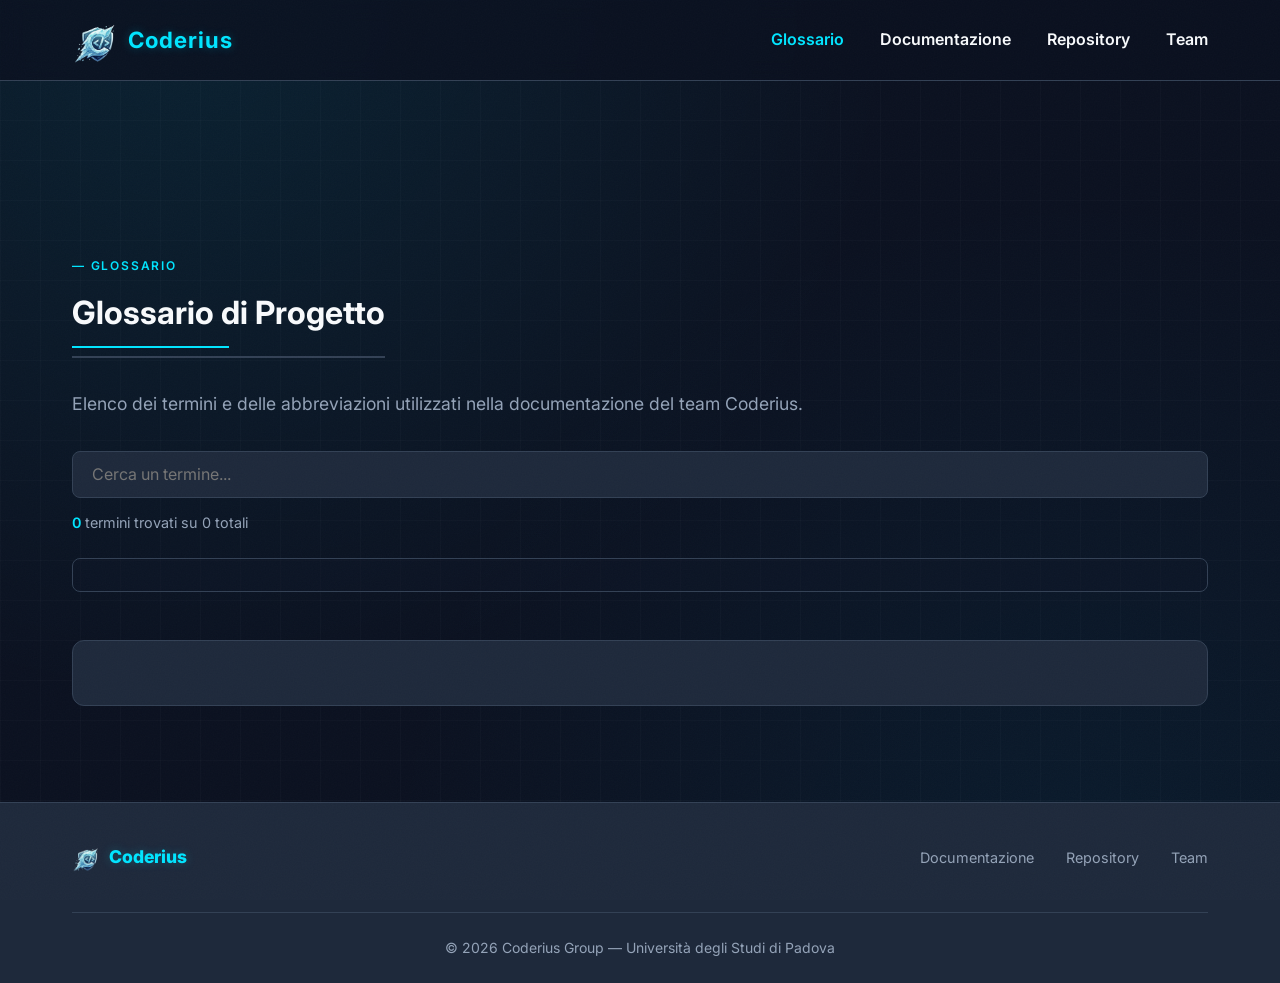
==== website/glossario.html @ 2f7a1beb "new: sezione glossario nel sito" ====
<!DOCTYPE html>
<html lang="it" class="scroll-smooth">
    <head>
        <meta charset="UTF-8">
        <meta name="viewport" content="width=device-width, initial-scale=1.0">
        <title>Glossario | Coderius SWE</title>
        <link rel="icon" type="image/png" href="assets/logoCoderius.png">
        <link rel="preconnect" href="https://fonts.googleapis.com">
        <link rel="preconnect" href="https://fonts.gstatic.com" crossorigin>
        <link href="https://fonts.googleapis.com/css2?family=Inter:wght@300;400;600;800&display=swap" rel="stylesheet">
        <link rel="stylesheet" href="style.css">
        <script src="script.js" defer></script>
    </head>
    <body>
        <header class="site-header">
            <div class="header-inner">
                <a href="index.html" class="logo">
                    <img src="assets/logoCoderius.png" alt="Logo Coderius" class="logo-img">
                    <h1>Coderius</h1>
                </a>
                <nav class="site-nav">
                    <a href="glossario.html" class="active-nav">Glossario</a>
                    <a href="index.html#docs">Documentazione</a>
                    <a href="index.html#repositories">Repository</a>
                    <a href="index.html#team">Team</a>
                </nav>
            </div>
        </header>

        <main class="page-content">
            <section class="docs">
                <div class="container">
                    <span class="section-eyebrow">— Glossario</span>
                    <h1 class="section-title">Glossario di Progetto</h1>
                    <p class="page-description">
                    Elenco dei termini e delle abbreviazioni utilizzati nella documentazione del team Coderius.
                    </p>
                    <div class="glossary-search-wrapper">
                        <input type="text" id="glossary-search" placeholder="Cerca un termine..." autocomplete="off">
                        <p class="search-stats">
                            <span id="found-count">4</span> termini trovati su <span id="total-count">4</span> totali
                        </p>
                    </div>
                    <nav class="glossary-index">
                    <!-- GLOSSARIO_INDEX_START -->
                    <!-- GLOSSARIO_INDEX_END -->
                    </nav>
                    <div class="glossary-container">
                        <p id="no-results" style="display: none;">
                            Nessun termine trovato con i criteri di ricerca inseriti.
                        </p>
                    <!-- GLOSSARIO_LIST_START -->
                    <!-- GLOSSARIO_LIST_END -->
                    </div>
                </div>
            </section>
        </main>
        <footer>
            <div class="footer-inner">
                <div class="footer-top">
                    <a href="#" class="footer-logo">
                        <img src="assets/logoCoderius.png" alt="Logo Coderius" class="footer-logo-img">
                        <span>Coderius</span>
                    </a>
                    <nav class="footer-nav">
                        <a href="#docs">Documentazione</a>
                        <a href="#repositories">Repository</a>
                        <a href="#team">Team</a>
                    </nav>
                </div>
                <div class="footer-bottom">
                    <p>© 2026 Coderius Group — Università degli Studi di Padova</p>
                </div>
            </div>
        </footer>
    </body>
</html>
---- website/style.css ----
:root {
    --bg-color: #0b1120;
    --surface-color: #1e293b;
    --surface-hover: #334155;
    --text-primary: #f8fafc;
    --text-secondary: #94a3b8;
    --icy-blue: #00e5ff;
    --icy-blue-dark: #0096c7;
    --icy-glow: rgba(0, 229, 255, 0.25);
    --border-color: #334155;
    
    --transition: all 0.3s ease;
}

* {
    box-sizing: border-box;
    margin: 0;
    padding: 0;
    font-family: 'Inter', sans-serif;
}html {
    scroll-behavior: smooth;
}

body {
    background-color: var(--bg-color);
    background-image: 
        radial-gradient(circle at 15% 0%, rgba(0, 229, 255, 0.08) 0%, transparent 50%),
        radial-gradient(circle at 85% 100%, rgba(0, 150, 199, 0.08) 0%, transparent 50%);
    background-attachment: fixed;
    color: var(--text-primary);
    line-height: 1.6;
    position: relative;
    z-index: 0;
}

body::before {
    content: '';
    position: fixed;
    top: 0; 
    left: 0; 
    width: 100vw; 
    height: 100vh;
    background-image: 
        linear-gradient(rgba(255, 255, 255, 0.02) 1px, transparent 1px),
        linear-gradient(90deg, rgba(255, 255, 255, 0.02) 1px, transparent 1px);
    background-size: 40px 40px;
    pointer-events: none;
    z-index: -1;
}

body::after {
    content: '';
    position: fixed;
    inset: 0;
    background-image: url("data:image/svg+xml,%3Csvg xmlns='http://www.w3.org/2000/svg' width='300' height='300'%3E%3Cfilter id='n'%3E%3CfeTurbulence type='fractalNoise' baseFrequency='0.75' numOctaves='4' stitchTiles='stitch'/%3E%3C/filter%3E%3Crect width='300' height='300' filter='url(%23n)'/%3E%3C/svg%3E");
    opacity: 0.025;
    pointer-events: none;
    z-index: 9998;
}

/* custom scrollbar */
::-webkit-scrollbar { width: 6px; }
::-webkit-scrollbar-track { background: var(--bg-color); }
::-webkit-scrollbar-thumb { background: var(--border-color); border-radius: 3px; }
::-webkit-scrollbar-thumb:hover { background: var(--icy-blue-dark); }


/* --- header e nav --- */
.site-header {
    position: fixed;
    top: 0;
    width: 100%;
    background: rgba(11, 17, 32, 0.8);
    backdrop-filter: blur(10px);
    border-bottom: 1px solid var(--border-color);
    z-index: 1000;
}

.header-inner {
    max-width: 1200px;
    margin: 0 auto;
    padding: 1rem 2rem;
    display: flex;
    justify-content: space-between;
    align-items: center;
}

.logo {
    font-size: 1.5rem;
    font-weight: 800;
    color: var(--text-primary);
    text-decoration: none;
    letter-spacing: 1px;
    display: flex;
    align-items: center;
    gap: 0.5rem;
}

.logo h1 {
    color: var(--icy-blue);
    text-shadow: 0 0 10px var(--icy-glow);
    font-size: 1.4rem;
}

.logo-img {
    width: 3rem;
    height: 3rem;
}

.site-nav a {
    color: var(--text-primary);
    text-decoration: none;
    margin-left: 2rem;
    font-weight: 600;
    font-size: 1rem;
    transition: var(--transition);
}

.site-nav a:hover {
    color: var(--icy-blue);
}

.site-nav a.nav-active {
    color: var(--icy-blue);
}

/* --- layout --- */
main {
    width: 100%;
    padding: 0;
}

.container {
    max-width: 1200px;
    width: 100%;
    margin: 0 auto;
    padding: 0 2rem;
    position: relative;
    z-index: 1;
}

section {
    padding: 6rem 0;
}

.section-alt {
    background-color: color-mix(in srgb, var(--surface-color) 40%, transparent);
    backdrop-filter: blur(8px);
    -webkit-backdrop-filter: blur(8px);
    position: relative;
    padding: 6rem 0;
}

.section-alt::before {
    content: '';
    position: absolute;
    top: 0;
    left: 0;
    right: 0;
    height: 150px; 
    background: linear-gradient(to bottom, var(--bg-color) 0%, transparent 100%);
    pointer-events: none;
    z-index: 0;
}

.section-alt::after {
    content: '';
    position: absolute;
    bottom: 0;
    left: 0;
    right: 0;
    height: 150px; 
    background: linear-gradient(to top, var(--bg-color) 0%, transparent 100%);
    pointer-events: none;
    z-index: 0;
}

/* hero section */
.hero {
    min-height: 100vh;
    display: flex;
    align-items: center;
    justify-content: center;
    padding-top: 5rem;
    text-align: center;
    position: relative;
}

.hero::after {
    content: '';
    position: absolute;
    top: 50%;
    left: 50%;
    transform: translate(-50%, -50%);
    width: 900px;
    height: 600px;
    background: radial-gradient(ellipse, rgba(0, 229, 255, 0.05) 0%, transparent 70%);
    pointer-events: none;
    z-index: 0;
}

.hero-content {
    position: relative;
    z-index: 1;
}

.hero h1 {
    font-size: 5rem;
    font-weight: 800;
    margin-bottom: 1rem;
    background: linear-gradient(to right, #fff, var(--icy-blue), #fff);
    background-size: 200% auto;
    background-clip: text;
    -webkit-background-clip: text;
    -webkit-text-fill-color: transparent;
}

.hero p {
    font-size: 1.4rem;
    color: var(--text-secondary);
    margin-bottom: 2.5rem;
    letter-spacing: 0.03em;
}

.hero-actions {
    display: flex;
    justify-content: center;
    gap: 1rem;
}

.btn {
    padding: 0.75rem 1.5rem;
    border-radius: 8px;
    text-decoration: none;
    font-weight: 600;
    transition: var(--transition);
}

.btn-primary {
    background-color: var(--icy-blue);
    color: #000;
    box-shadow: 0 0 15px var(--icy-glow);
}

.btn-primary:hover {
    background-color: #fff;
    box-shadow: 0 0 25px var(--icy-glow);
}

.btn-outline {
    background-color: transparent;
    color: var(--icy-blue);
    border: 2px solid var(--icy-blue);
    padding: 0.75rem 1.2rem;
}

.btn-outline:hover {
    background-color: var(--icy-glow);
}

/*sections*/
.section-eyebrow {
    display: block;
    font-size: 0.75rem;
    font-weight: 600;
    letter-spacing: 0.15em;
    text-transform: uppercase;
    color: var(--icy-blue);
    margin-bottom: 0.75rem;
}

.section-title.reveal {
    transition-delay: 0.08s;
}

.section-title {
    font-size: 2rem;
    margin-bottom: 2rem;
    color: var(--text-primary);
    border-bottom: 2px solid var(--border-color);
    padding-bottom: 0.5rem;
    display: inline-block;
}

.section-title::after {
    content: '';
    display: block;
    width: 50%;
    height: 2px;
    background: var(--icy-blue);
    margin-top: 0.5rem;
}

.tab-buttons {
    display: flex;
    gap: 1rem;
    margin-bottom: 2rem;
    border-bottom: 1px solid var(--border-color);
    position: relative;
}

.tab-btn {
    background: transparent;
    border: none;
    color: var(--text-secondary);
    padding: 1rem 2rem;
    font-size: 1.1rem;
    font-weight: 600;
    cursor: pointer;
    transition: var(--transition);
    border-bottom: 3px solid transparent;
}

.tab-btn:hover {
    color: var(--icy-blue);
}

.tab-btn.active {
    color: var(--icy-blue);
    border-bottom: 3px solid var(--icy-blue);
}

.tab-content {
    display: none;
    animation: fadeIn 0.4s ease;
}

.tab-content.active {
    display: block;
}

@keyframes fadeIn {
    from { opacity: 0; transform: translateY(10px); }
    to { opacity: 1; transform: translateY(0); }
}

.wip-text {
    color: var(--text-secondary);
    font-style: italic;
}

/*cards documenti */
.doc-grid {
    display: grid;
    grid-template-columns: 1fr;
    gap: 1rem;
}

.doc-card {
    background-color: var(--surface-color);
    border: 1px solid var(--border-color);
    border-radius: 6px;
    padding: 0.75rem 1.25rem;
    text-decoration: none;
    color: var(--text-primary);
    display: flex;
    align-items: center;
    justify-content: flex-start;
    transition: var(--transition);
}

.doc-card:hover {
    background-color: rgba(255, 255, 255, 0.03);
    border-color: var(--border-color);
}

.doc-info {
    display: flex;
    align-items: center;
    justify-content: space-between;
    width: 100%;
}

.doc-info h5 {
    font-size: 0.95rem;
    font-weight: 500;
    margin: 0;
    color: var(--text-primary);
    letter-spacing: 0.2px;
}

.doc-info p {
    font-size: 0.8rem;
    color: var(--text-secondary);
    margin: 0;
    opacity: 0.7;
    transition: var(--transition);
    white-space: nowrap;
}

.doc-card:hover .doc-info p, .doc-card:hover .doc-info h5 {
    opacity: 1;
    color: var(--icy-blue);
}

.doc-icon {
    color: var(--icy-blue);
    font-size: 1.5rem;
}

.doc-accordion {
    width: 100%;
    margin-bottom: 0.5rem;
}

summary.doc-group-title {
    margin-top: 1.5rem;
    padding: 0.75rem 0.5rem; 
    border-bottom: 1px solid var(--border-color);
    color: var(--icy-blue-dark);
    font-size: 1.2rem;
    text-transform: uppercase;
    font-weight: 700;
    cursor: pointer;
    display: flex;
    align-items: center;
    justify-content: space-between;
    list-style: none; 
    user-select: none;
    transition: var(--transition);
}

summary.doc-group-title:hover {
    color: var(--icy-blue);
    border-bottom-color: var(--icy-blue);
}

summary.doc-group-title:hover .chevron {
    color: var(--icy-blue);
}

summary.doc-group-title::-webkit-details-marker {
    display: none;
}

.chevron {
    transition: transform 0.3s ease;
    color: var(--icy-blue-dark);
}

details[open] .chevron {
    transform: rotate(180deg);
}

.accordion-content {
    padding-top: 1rem; 
    display: grid;
    grid-template-columns: 1fr;
    gap: 1rem;
}

.repo-featured {
    max-width: 520px;
}


.repo-card {
    background-color: var(--surface-color);
    border: 1px solid var(--border-color);
    border-radius: 16px;
    padding: 1rem;
    text-decoration: none;
    margin: 1rem 0;
    color: var(--text-primary);
    display: flex;
    align-items: flex-start;
    justify-content: space-between;
    transition: var(--transition);
    position: relative;
    overflow: hidden;
}

.repo-card::before {
    content: '';
    position: absolute;
    top: 0;
    left: 0;
    width: 100%;
    height: 4px;
    background: linear-gradient(90deg, var(--icy-blue-dark), var(--icy-blue));
    opacity: 0.6;
    transition: var(--transition);
}

.repo-card:hover {
    transform: translateY(-5px);
    border-color: var(--icy-blue);
    box-shadow: 0 10px 30px rgba(0,0,0,0.4), 0 0 20px var(--icy-glow);
}

.repo-card:hover::before {
    opacity: 1;
    box-shadow: 0 0 15px var(--icy-blue);
}

.repo-info h3 {
    font-size: 1.4rem;
    margin-bottom: 0.5rem;
    color: var(--text-primary);
}

.repo-info p {
    font-size: 1rem;
    color: var(--text-secondary);
    margin-bottom: 1.5rem;
    line-height: 1.5;
}

.repo-action {
    font-size: 0.9rem;
    font-weight: 600;
    color: var(--icy-blue);
    display: inline-flex;
    align-items: center;
    transition: var(--transition);
}

.repo-action::after {
    content: '→';
    margin-left: 0.5rem;
    transition: transform 0.3s ease;
}

.repo-card:hover .repo-action {
    color: #fff;
}

.repo-card:hover .repo-action::after {
    transform: translateX(6px); 
}

.repo-icon {
    font-size: 2.5rem;
    color: var(--text-secondary);
    transition: var(--transition);
    padding-left: 1rem;
}

/*team section */
.team-grid {
    display: grid;
    grid-template-columns: repeat(3, 1fr); 
    gap: 2rem;
    max-width: 1000px;
    margin: 0 auto;
}

@media (max-width: 900px) {
    .team-grid {
        grid-template-columns: repeat(2, 1fr);
    }
}

@media (max-width: 550px) {
    .team-grid {
        grid-template-columns: 1fr;
    }
}

.member-card {
    background-color: var(--surface-color);
    border-radius: 12px;
    padding: 2rem 1rem;
    text-align: center;
    border: 1px solid var(--border-color);
    transition: var(--transition);
    text-decoration: none;
    color: inherit;
    display: block;
    position: relative;
    overflow: hidden;
}

.member-card::before {
    content: '';
    position: absolute;
    top: 0;
    left: 0;
    width: 100%;
    height: 3px;
    background: linear-gradient(90deg, var(--icy-blue-dark), var(--icy-blue));
    opacity: 0.5;
    transition: var(--transition);
}

.member-card:hover::before {
    opacity: 1;
    box-shadow: 0 0 10px var(--icy-blue);
}

.member-card:hover {
    border-color: var(--icy-blue);
    background-color: var(--surface-hover);
    transform: translateY(-4px);
}

.member-avatar {
    width: 100px;
    height: 100px;
    border-radius: 50%;
    margin: 0 auto 1rem;
    border: 2px solid var(--icy-blue);
    padding: 4px;
    background-color: var(--bg-color);
    transition: var(--transition);
}

.member-card:hover .member-avatar {
    box-shadow: 0 0 15px var(--icy-glow);
    border-width: 3px;
}

.member-name {
    font-weight: 600;
    font-size: 1.1rem;
    transition: color 0.3s ease;
}

.member-card:hover .member-name {
    color: var(--icy-blue);
}

/* --- footer --- */
footer {
    background-color: var(--surface-color);
    border-top: 1px solid var(--border-color);
}

.footer-inner {
    max-width: 1200px;
    margin: 0 auto;
    padding: 0 2rem;
}

.footer-top {
    display: flex;
    justify-content: space-between;
    align-items: center;
    padding: 2.5rem 0;
    border-bottom: 1px solid var(--border-color);
}

.footer-logo {
    display: flex;
    align-items: center;
    gap: 0.5rem;
    text-decoration: none;
    color: var(--text-primary);
    font-weight: 800;
    font-size: 1.1rem;
}

.footer-logo span {
    color: var(--icy-blue);
    text-shadow: 0 0 10px var(--icy-glow);
}

.footer-logo-img {
    width: 1.8rem;
    height: 1.8rem;
}

.footer-nav {
    display: flex;
    gap: 2rem;
}

.footer-nav a {
    color: var(--text-secondary);
    text-decoration: none;
    font-size: 0.9rem;
    transition: color 0.3s ease;
}

.footer-nav a:hover {
    color: var(--icy-blue);
}

.footer-bottom {
    padding: 1.5rem 0;
    text-align: center;
    color: var(--text-secondary);
    font-size: 0.875rem;
}

@media (max-width: 600px) {
    .footer-top {
        flex-direction: column;
        gap: 1.5rem;
        text-align: center;
    }
}

/* member cards on section-alt need contrast against the lighter background */
.section-alt .member-card {
    background-color: var(--bg-color);
}

.section-alt .member-card:hover {
    background-color: rgba(11, 17, 32, 0.7);
}

/* hero entrance */
.hero h1 {
    animation: fadeIn 0.6s ease both, shimmer 5s linear 0.6s infinite;
}

@keyframes shimmer {
    0%   { background-position: 0% center; }
    100% { background-position: 200% center; }
}

.hero p {
    animation: none;
    opacity: 0;
}

.hero-actions {
    animation: fadeIn 0.6s ease 0.3s both;
}

.scroll-indicator {
    margin-top: 2.5rem;
    color: var(--text-secondary);
    font-size: 1.2rem;
    animation: fadeIn 0.6s ease 0.45s both, bounce 2s ease-in-out 1.2s infinite;
    display: block;
}

@keyframes bounce {
    0%, 100% { transform: translateY(0); }
    50% { transform: translateY(8px); }
}

/* scroll reveal */
.reveal {
    opacity: 0;
    transform: translateY(20px);
    transition: opacity 0.5s ease, transform 0.5s ease;
}

.reveal.visible {
    opacity: 1;
    transform: translateY(0);
}

.page-content {
    padding-top: 10rem;
    min-height: 80vh;
}

.page-description {
    color: var(--text-secondary);
    margin-bottom: 2rem;
    font-size: 1.1rem;
}

.active-nav {
    color: var(--icy-blue) !important;
}

.glossary-container {
    background-color: var(--surface-color);
    border: 1px solid var(--border-color);
    border-radius: 12px;
    padding: 2rem;
}

.glossary-letter {
    color: var(--text-secondary);
    font-size: 3rem;
    border-bottom: 1px solid var(--border-color);
    padding-bottom: 0.5rem;
    margin-top: 2rem;
    margin-bottom: 1.5rem;
    font-weight: 800;
}

.glossary-container .glossary-letter:first-child {
    margin-top: 0;
}

.glossary-term {
    margin-bottom: 1.5rem;
}

.glossary-term:last-child {
    margin-bottom: 0;
}

.glossary-term h3 {
    color: var(--icy-blue);
    font-weight: 600;
    margin-bottom: 0.5rem;
    font-size: 1.3rem;
}

.glossary-term p {
    color: var(--text-primary);
}


.glossary-index {
    display: flex;
    flex-wrap: wrap;
    gap: 0.5rem;
    margin-bottom: 3rem;
    padding: 1rem;
    background-color: rgba(30, 41, 59, 0.5);
    border-radius: 8px;
    border: 1px solid var(--border-color);
    justify-content: center;
    background-color: rgba(15, 23, 42, 0.4);
}

.glossary-index a {
    display: inline-flex;
    align-items: center;
    justify-content: center;
    width: 2.1rem;
    height: 2.1rem;
    border-radius: 6px;
    background-color: var(--surface-color);
    color: var(--text-primary);
    text-decoration: none;
    font-weight: 600;
    transition: var(--transition);
    border: 1px solid var(--border-color);
}

.glossary-index a:hover {
    background-color: var(--icy-blue);
    color: #000;
    border-color: var(--icy-blue);
    box-shadow: 0 0 10px var(--icy-glow);
}

.glossary-index a.disabled {
    opacity: 0.3;
    pointer-events: none;
    cursor: default;
}

.glossary-letter {
    color: var(--text-secondary);
    font-size: 2rem;
    border-bottom: 1px solid var(--border-color);
    padding-bottom: 0.5rem;
    margin-top: 2rem;
    margin-bottom: 1.5rem;
    scroll-margin-top: 120px; 
}

.glossary-search-wrapper {
    margin-bottom: 1.5rem;
}

#glossary-search {
    width: 100%;
    padding: 0.8rem 1.2rem;
    background: var(--surface-color);
    border: 1px solid var(--border-color);
    border-radius: 8px;
    color: var(--text-primary);
    font-size: 1rem;
    outline: none;
    transition: var(--transition);
}

#glossary-search:focus {
    border-color: var(--icy-blue);
    box-shadow: 0 0 15px var(--icy-glow);
    background-color: rgba(30, 41, 59, 0.8);
}
.search-stats {
    margin-top: 0.8rem;
    font-size: 0.9rem;
    color: var(--text-secondary);
}

#found-count {
    color: var(--icy-blue);
    font-weight: 600;
}

#no-results {
    padding: 3rem;
    text-align: center;
    background-color: rgba(30, 41, 59, 0.3);
    border: 1px solid var(--border-color);
    border-radius: 12px;
    color: var(--text-secondary);
    font-style: italic;
    margin: 2rem;
}
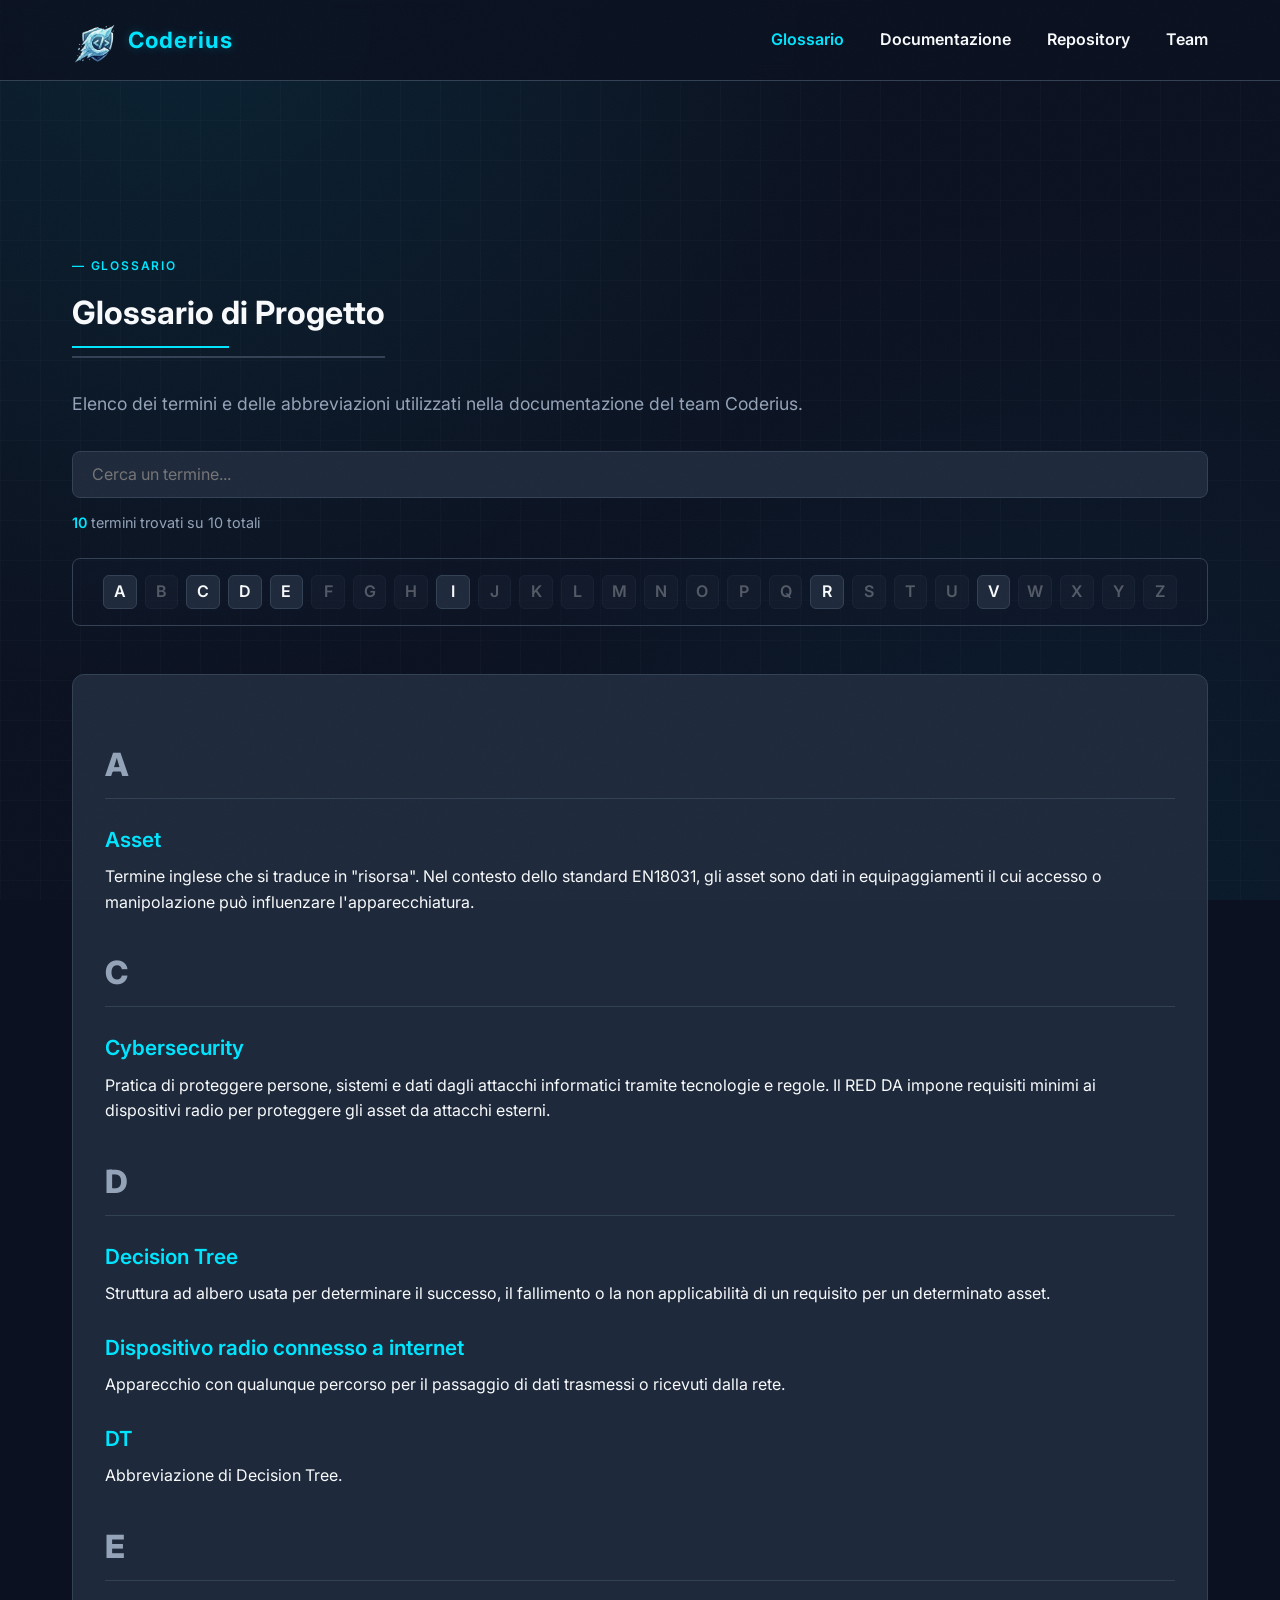
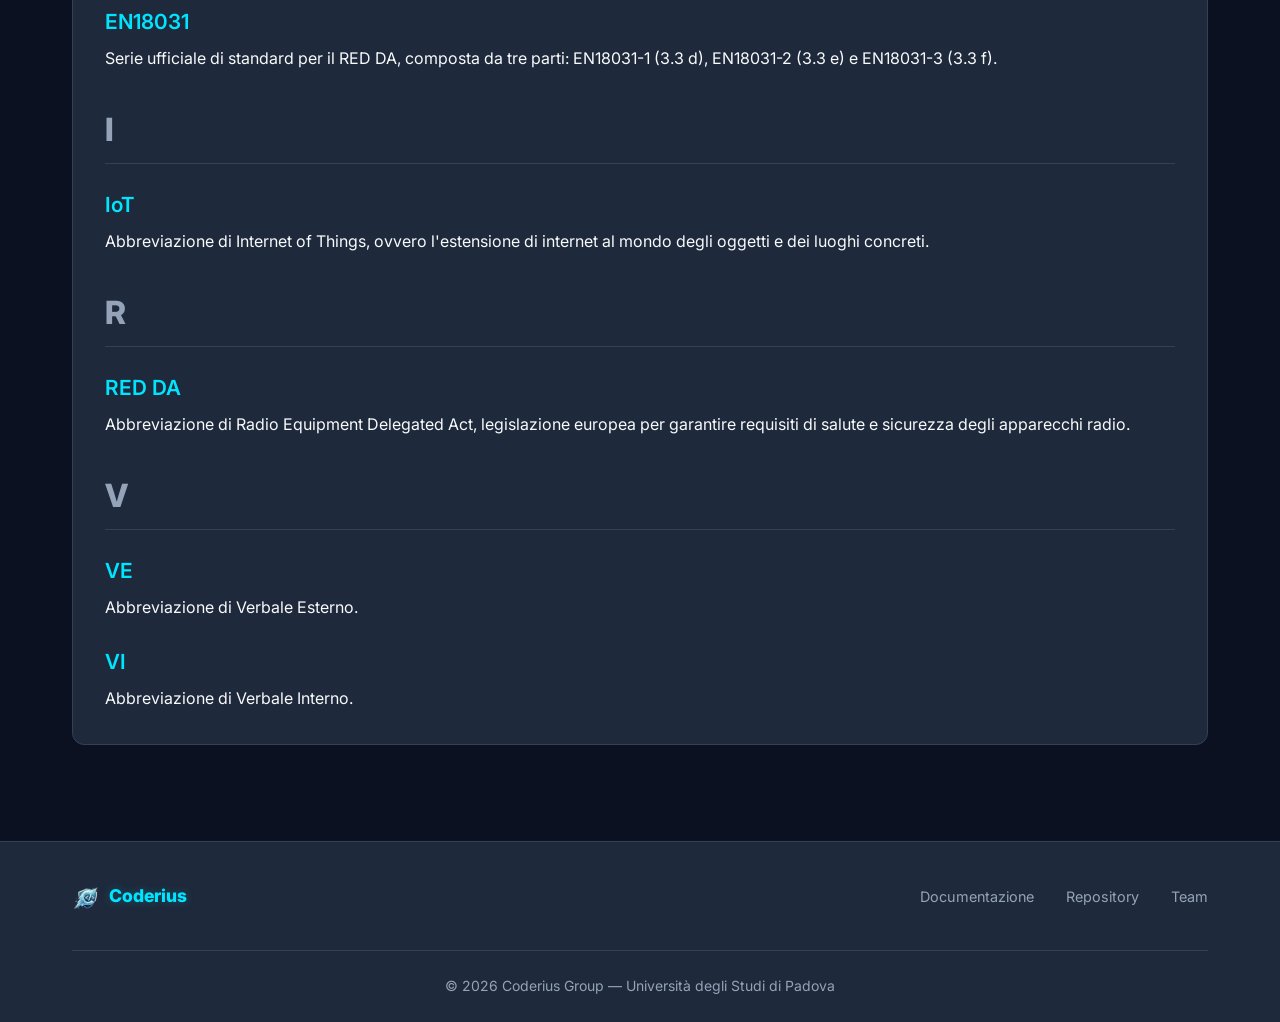
==== commit cbb0bd9f: "auto: aggiornato index e glossario [skip ci]" ====
--- a/website/glossario.html
+++ b/website/glossario.html
@@ -38,19 +38,62 @@
                     <div class="glossary-search-wrapper">
                         <input type="text" id="glossary-search" placeholder="Cerca un termine..." autocomplete="off">
                         <p class="search-stats">
-                            <span id="found-count">4</span> termini trovati su <span id="total-count">4</span> totali
+                            <span id="found-count">10</span> termini trovati su <span id="total-count">10</span> totali
                         </p>
                     </div>
                     <nav class="glossary-index">
                     <!-- GLOSSARIO_INDEX_START -->
-                    <!-- GLOSSARIO_INDEX_END -->
+<a href="#letter-A">A</a>
+<a class="disabled">B</a>
+<a href="#letter-C">C</a>
+<a href="#letter-D">D</a>
+<a href="#letter-E">E</a>
+<a class="disabled">F</a>
+<a class="disabled">G</a>
+<a class="disabled">H</a>
+<a href="#letter-I">I</a>
+<a class="disabled">J</a>
+<a class="disabled">K</a>
+<a class="disabled">L</a>
+<a class="disabled">M</a>
+<a class="disabled">N</a>
+<a class="disabled">O</a>
+<a class="disabled">P</a>
+<a class="disabled">Q</a>
+<a href="#letter-R">R</a>
+<a class="disabled">S</a>
+<a class="disabled">T</a>
+<a class="disabled">U</a>
+<a href="#letter-V">V</a>
+<a class="disabled">W</a>
+<a class="disabled">X</a>
+<a class="disabled">Y</a>
+<a class="disabled">Z</a>
+<!-- GLOSSARIO_INDEX_END -->
                     </nav>
                     <div class="glossary-container">
                         <p id="no-results" style="display: none;">
                             Nessun termine trovato con i criteri di ricerca inseriti.
                         </p>
                     <!-- GLOSSARIO_LIST_START -->
-                    <!-- GLOSSARIO_LIST_END -->
+<div class="glossary-letter" id="letter-A">A</div>
+<div class="glossary-term"><h3>Asset</h3><p>Termine inglese che si traduce in "risorsa". Nel contesto dello standard EN18031, gli asset sono dati in equipaggiamenti il cui accesso o manipolazione può influenzare l'apparecchiatura.</p></div>
+<div class="glossary-letter" id="letter-C">C</div>
+<div class="glossary-term"><h3>Cybersecurity</h3><p>Pratica di proteggere persone, sistemi e dati dagli attacchi informatici tramite tecnologie e regole. Il RED DA impone requisiti minimi ai dispositivi radio per proteggere gli asset da attacchi esterni.</p></div>
+<div class="glossary-letter" id="letter-D">D</div>
+<div class="glossary-term"><h3>Decision Tree</h3><p>Struttura ad albero usata per determinare il successo, il fallimento o la non applicabilità di un requisito per un determinato asset.</p></div>
+<div class="glossary-term"><h3>Dispositivo radio connesso a internet</h3><p>Apparecchio con qualunque percorso per il passaggio di dati trasmessi o ricevuti dalla rete.</p></div>
+<div class="glossary-term"><h3>DT</h3><p>Abbreviazione di Decision Tree.</p></div>
+<div class="glossary-letter" id="letter-E">E</div>
+<div class="glossary-term"><h3>EN18031</h3><p>Serie ufficiale di standard per il RED DA, composta da tre parti: EN18031-1 (3.3 d), EN18031-2 (3.3 e) e EN18031-3 (3.3 f).</p></div>
+<div class="glossary-letter" id="letter-I">I</div>
+<div class="glossary-term"><h3>IoT</h3><p>Abbreviazione di Internet of Things, ovvero l'estensione di internet al mondo degli oggetti e dei luoghi concreti.</p></div>
+<div class="glossary-letter" id="letter-R">R</div>
+<div class="glossary-term"><h3>RED DA</h3><p>Abbreviazione di Radio Equipment Delegated Act, legislazione europea per garantire requisiti di salute e sicurezza degli apparecchi radio.</p></div>
+<div class="glossary-letter" id="letter-V">V</div>
+<div class="glossary-term"><h3>VE</h3><p>Abbreviazione di Verbale Esterno.</p></div>
+<div class="glossary-term"><h3>VI</h3><p>Abbreviazione di Verbale Interno.</p></div>
+<!-- GLOSSARIO_LIST_END -->
                     </div>
                 </div>
             </section>
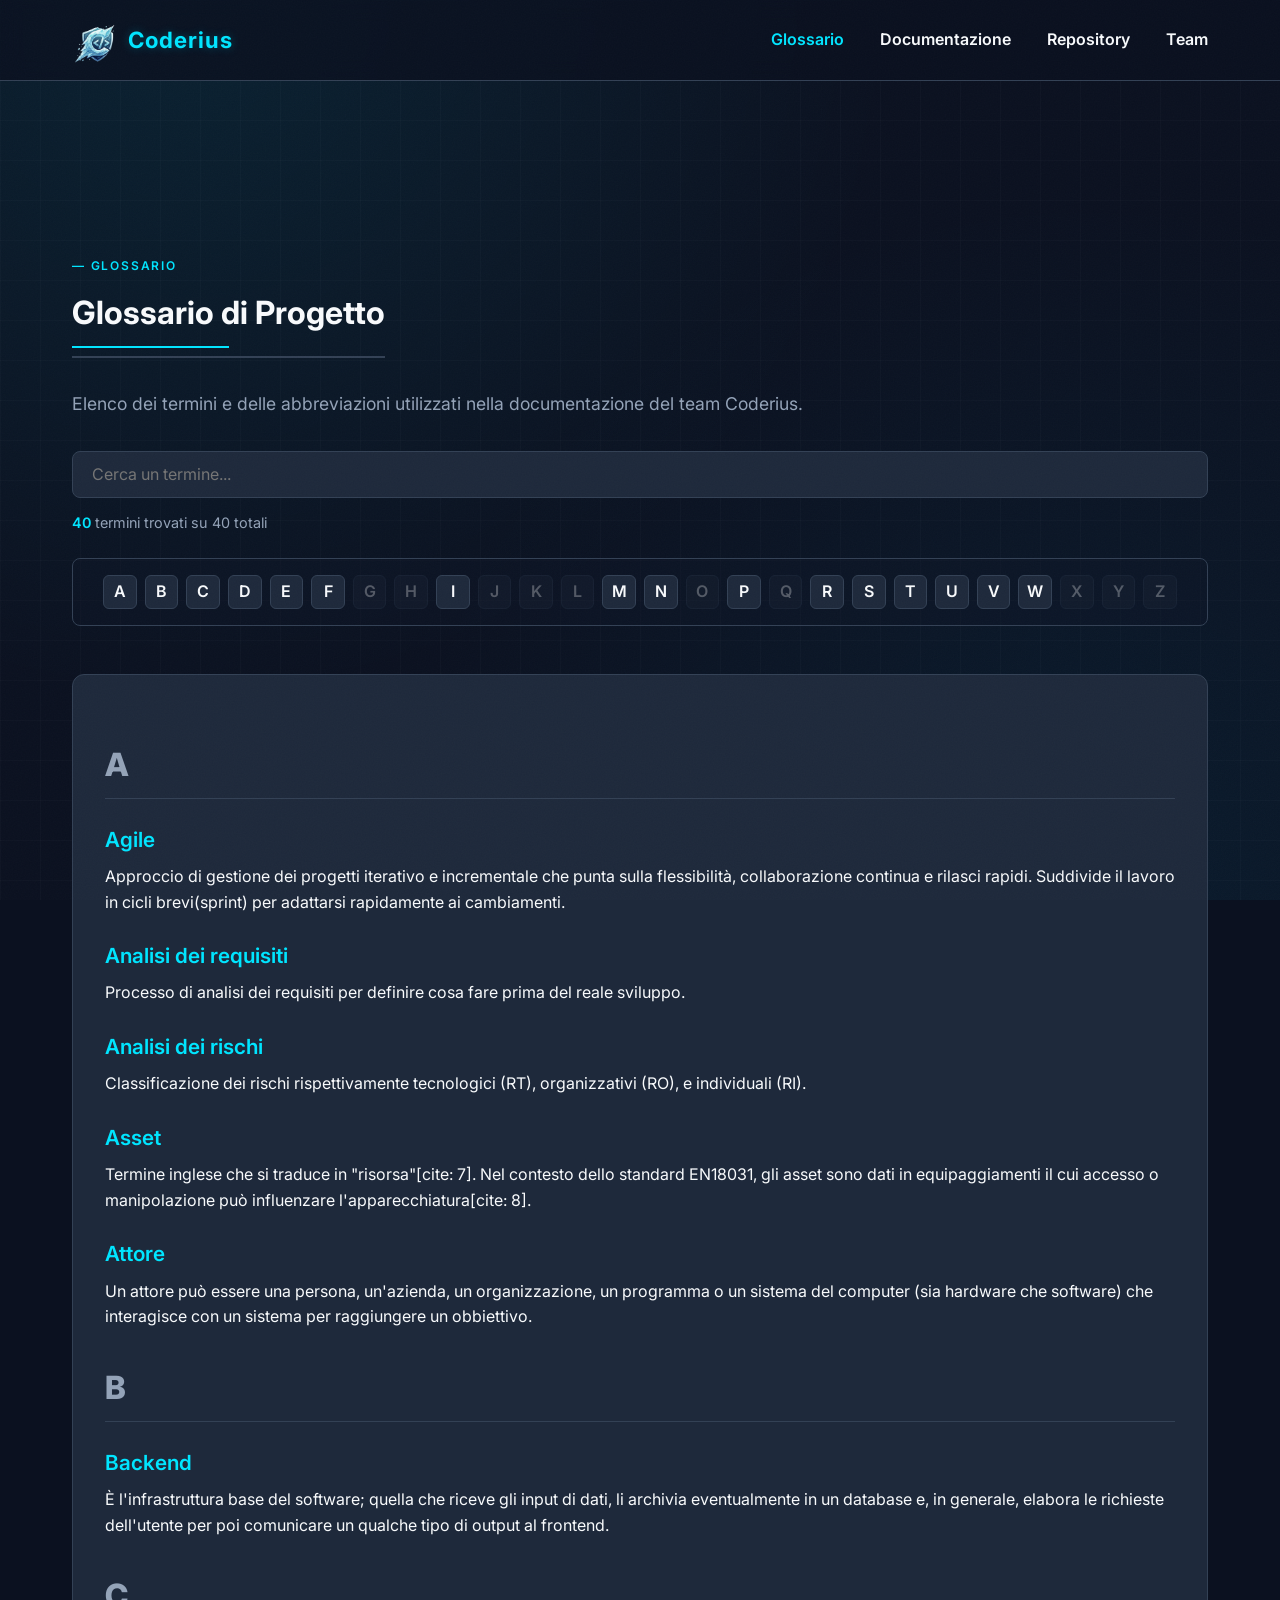
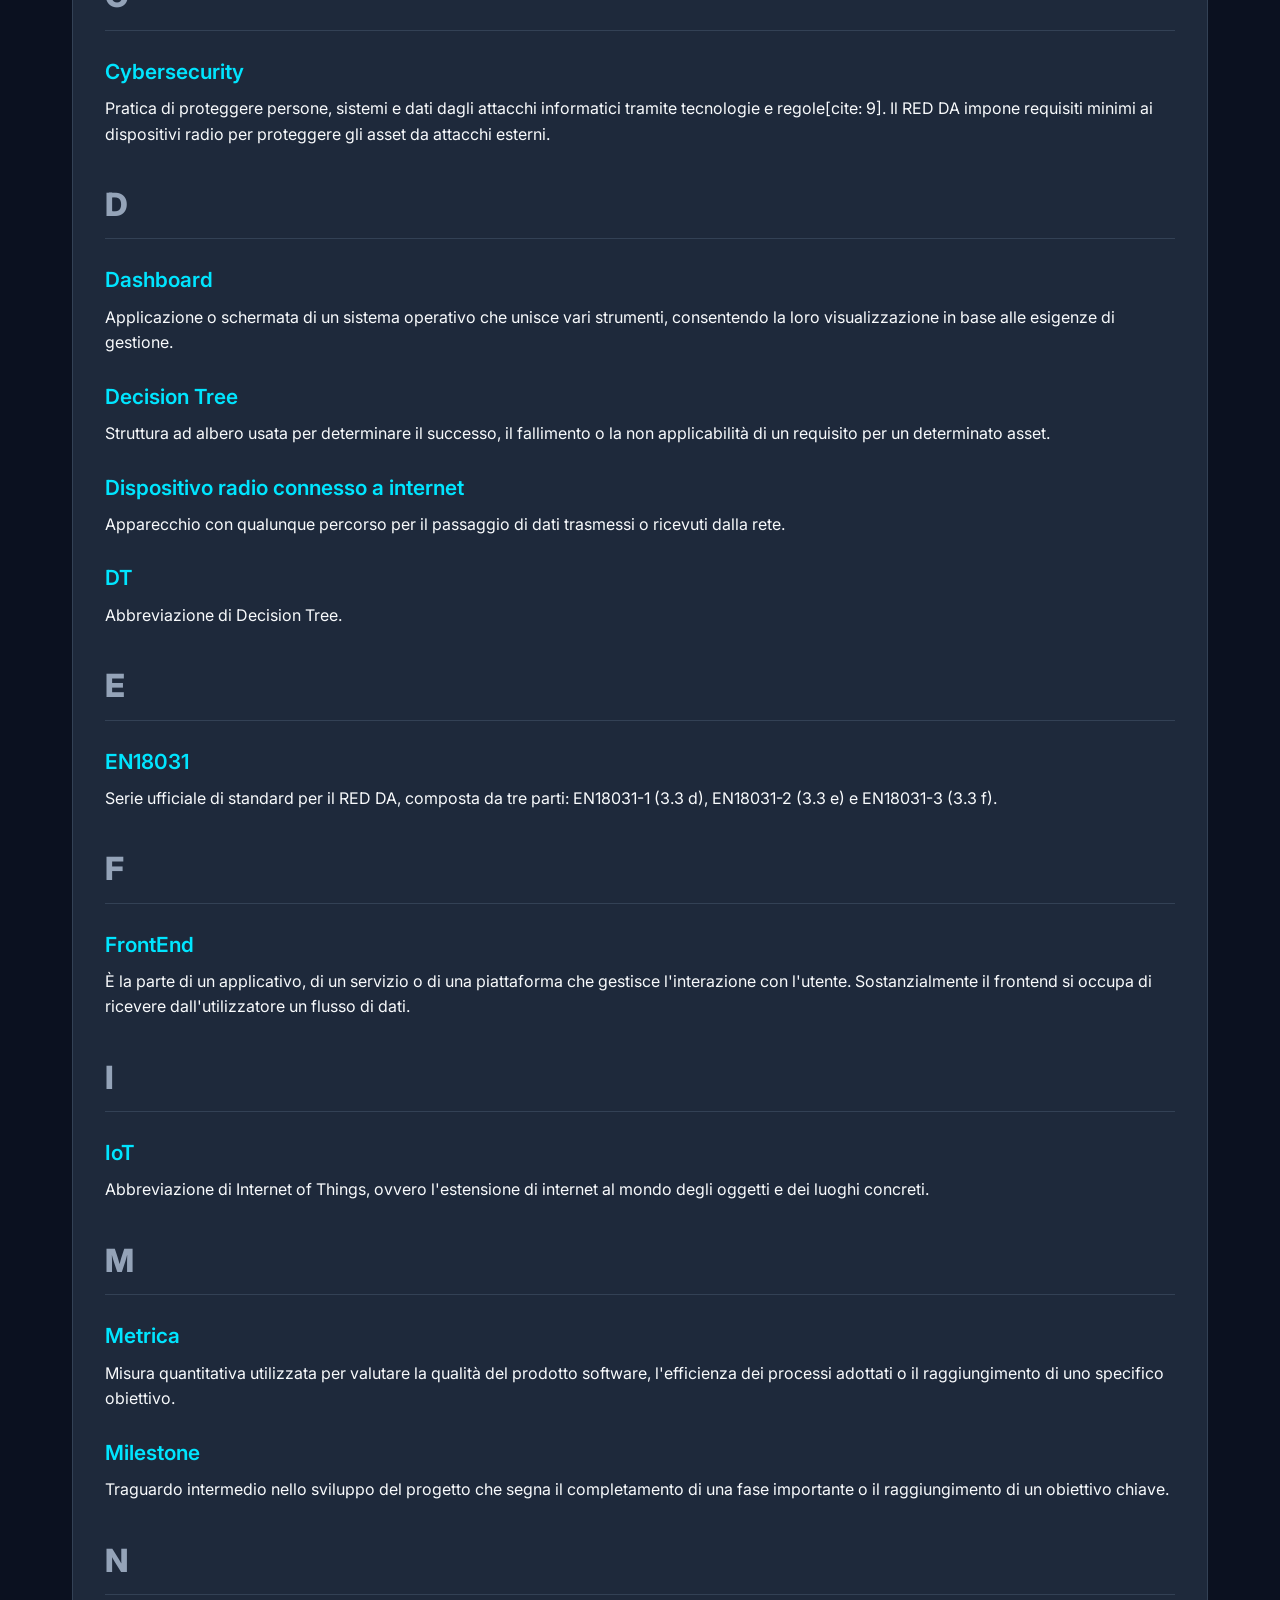
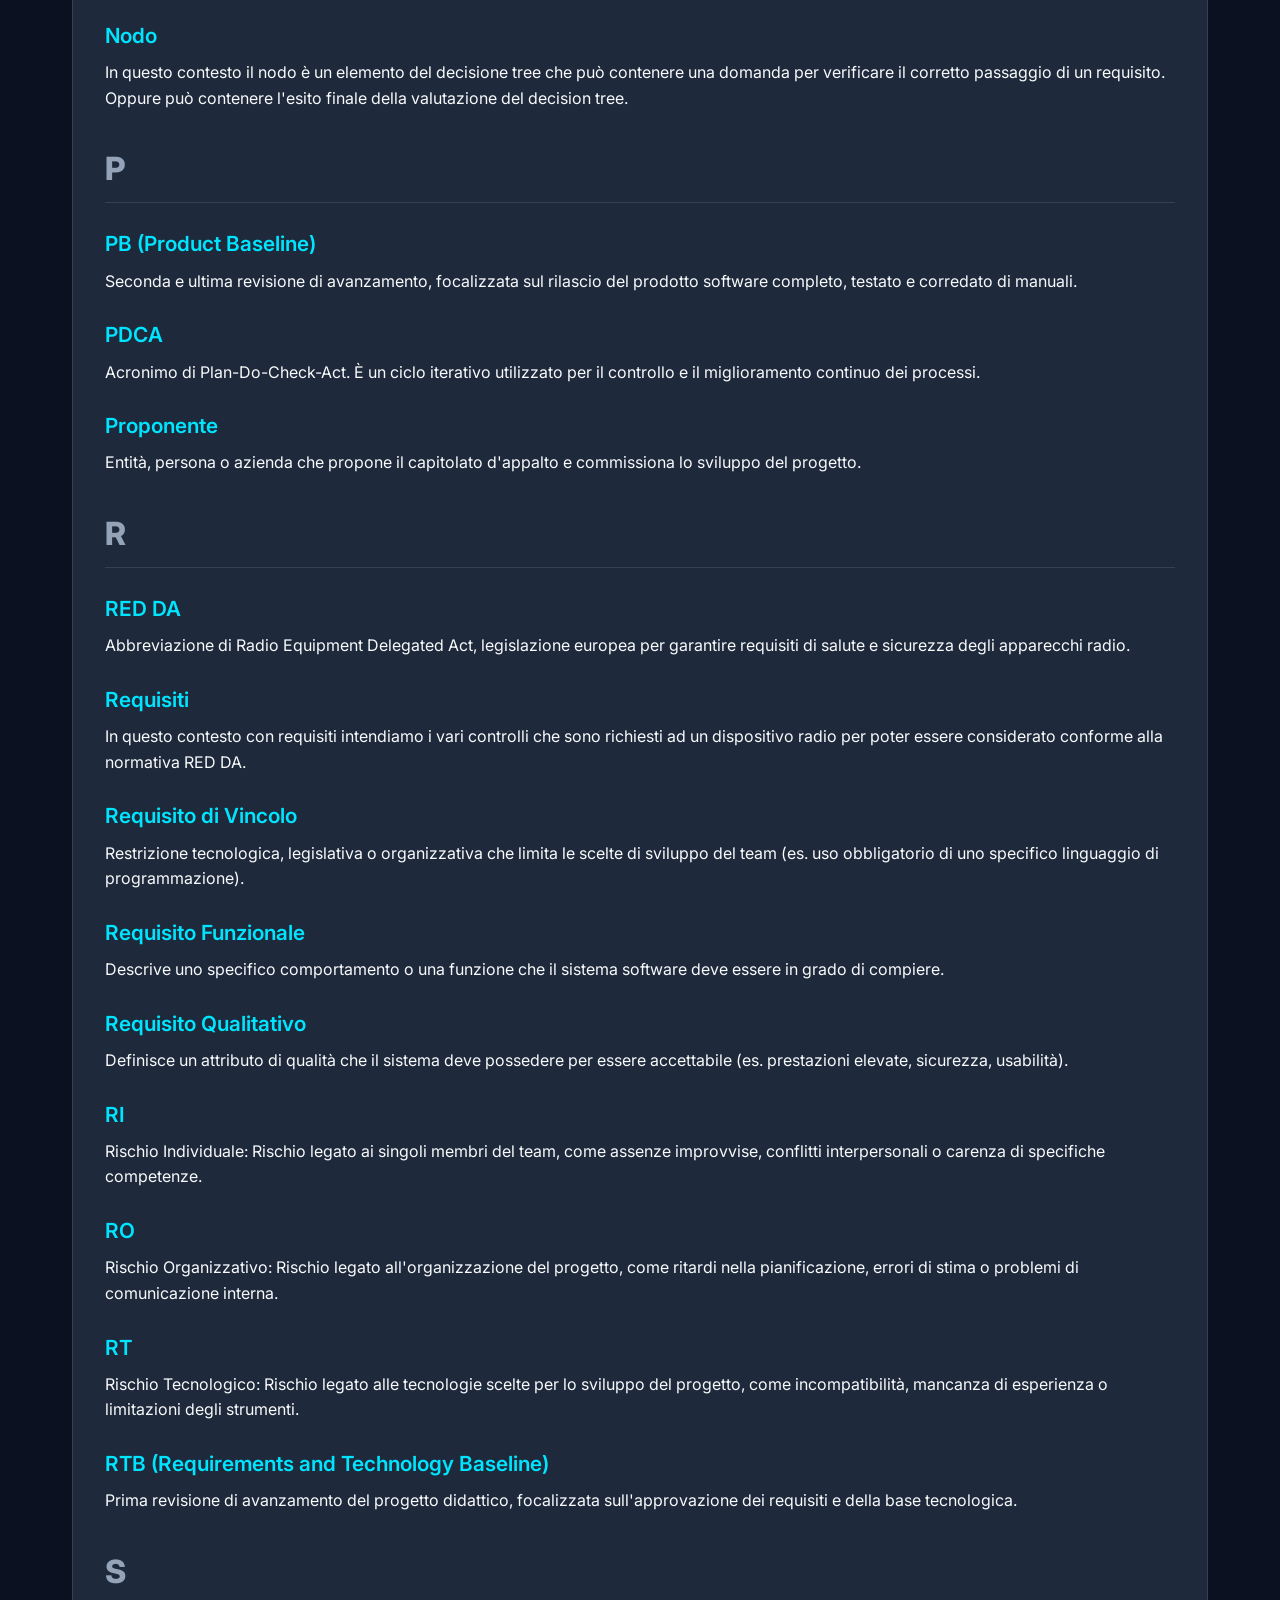
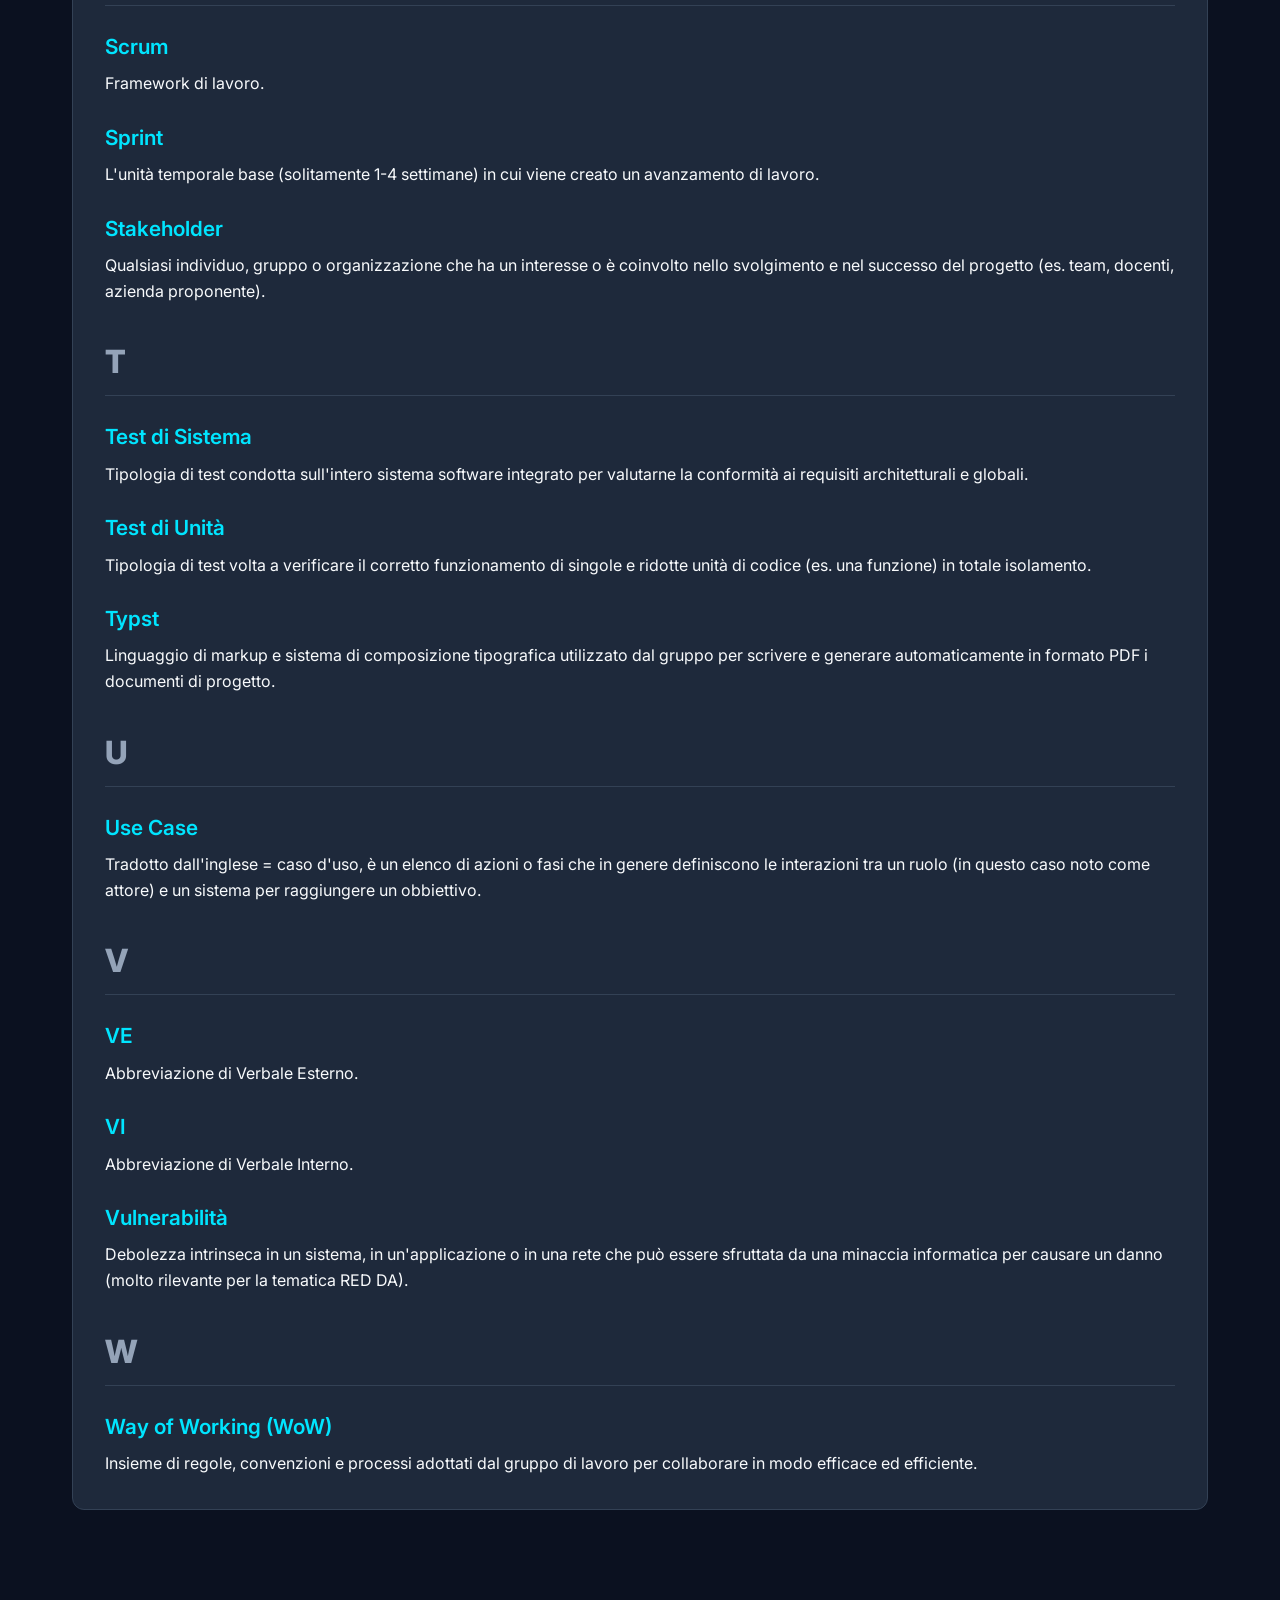
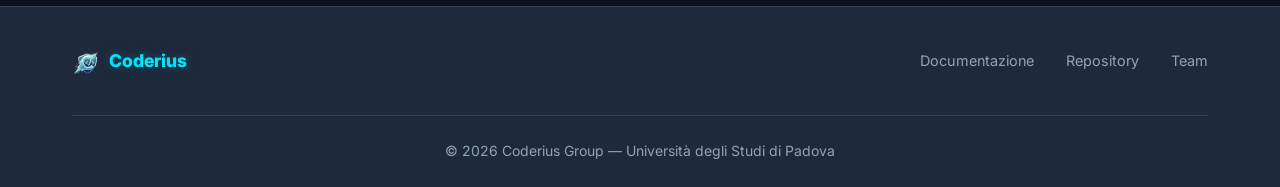
==== commit bd2c9500: "auto: aggiornato index e glossario [skip ci]" ====
--- a/website/glossario.html
+++ b/website/glossario.html
@@ -38,34 +38,34 @@
                     <div class="glossary-search-wrapper">
                         <input type="text" id="glossary-search" placeholder="Cerca un termine..." autocomplete="off">
                         <p class="search-stats">
-                            <span id="found-count">10</span> termini trovati su <span id="total-count">10</span> totali
+                            <span id="found-count">40</span> termini trovati su <span id="total-count">40</span> totali
                         </p>
                     </div>
                     <nav class="glossary-index">
                     <!-- GLOSSARIO_INDEX_START -->
 <a href="#letter-A">A</a>
-<a class="disabled">B</a>
+<a href="#letter-B">B</a>
 <a href="#letter-C">C</a>
 <a href="#letter-D">D</a>
 <a href="#letter-E">E</a>
-<a class="disabled">F</a>
+<a href="#letter-F">F</a>
 <a class="disabled">G</a>
 <a class="disabled">H</a>
 <a href="#letter-I">I</a>
 <a class="disabled">J</a>
 <a class="disabled">K</a>
 <a class="disabled">L</a>
-<a class="disabled">M</a>
-<a class="disabled">N</a>
+<a href="#letter-M">M</a>
+<a href="#letter-N">N</a>
 <a class="disabled">O</a>
-<a class="disabled">P</a>
+<a href="#letter-P">P</a>
 <a class="disabled">Q</a>
 <a href="#letter-R">R</a>
-<a class="disabled">S</a>
-<a class="disabled">T</a>
-<a class="disabled">U</a>
+<a href="#letter-S">S</a>
+<a href="#letter-T">T</a>
+<a href="#letter-U">U</a>
 <a href="#letter-V">V</a>
-<a class="disabled">W</a>
+<a href="#letter-W">W</a>
 <a class="disabled">X</a>
 <a class="disabled">Y</a>
 <a class="disabled">Z</a>
@@ -77,22 +77,61 @@
                         </p>
                     <!-- GLOSSARIO_LIST_START -->
 <div class="glossary-letter" id="letter-A">A</div>
-<div class="glossary-term"><h3>Asset</h3><p>Termine inglese che si traduce in "risorsa". Nel contesto dello standard EN18031, gli asset sono dati in equipaggiamenti il cui accesso o manipolazione può influenzare l'apparecchiatura.</p></div>
+<div class="glossary-term" id="term-agile"><h3>Agile</h3><p>Approccio di gestione dei progetti iterativo e incrementale che punta sulla flessibilità, collaborazione continua e rilasci rapidi. Suddivide il lavoro in cicli brevi(sprint) per adattarsi rapidamente ai cambiamenti.</p></div>
+<div class="glossary-term" id="term-analisi-dei-requisiti"><h3>Analisi dei requisiti</h3><p>Processo di analisi dei requisiti per definire cosa fare prima del reale sviluppo.</p></div>
+<div class="glossary-term" id="term-analisi-dei-rischi"><h3>Analisi dei rischi</h3><p>Classificazione dei rischi rispettivamente tecnologici (RT), organizzativi (RO), e individuali (RI).</p></div>
+<div class="glossary-term" id="term-asset"><h3>Asset</h3><p>Termine inglese che si traduce in "risorsa"[cite: 7]. Nel contesto dello standard EN18031, gli asset sono dati in equipaggiamenti il cui accesso o manipolazione può influenzare l'apparecchiatura[cite: 8].</p></div>
+<div class="glossary-term" id="term-attore"><h3>Attore</h3><p>Un attore può essere una persona, un'azienda, un organizzazione, un programma o un sistema del computer (sia hardware che software) che interagisce con un sistema per raggiungere un obbiettivo.</p></div>
+<div class="glossary-letter" id="letter-B">B</div>
+<div class="glossary-term" id="term-backend"><h3>Backend</h3><p>È l'infrastruttura base del software; quella che riceve gli input di dati, li archivia eventualmente in un database e, in generale, elabora le richieste dell'utente per poi comunicare un qualche tipo di output al frontend.</p></div>
 <div class="glossary-letter" id="letter-C">C</div>
-<div class="glossary-term"><h3>Cybersecurity</h3><p>Pratica di proteggere persone, sistemi e dati dagli attacchi informatici tramite tecnologie e regole. Il RED DA impone requisiti minimi ai dispositivi radio per proteggere gli asset da attacchi esterni.</p></div>
+<div class="glossary-term" id="term-cybersecurity"><h3>Cybersecurity</h3><p>Pratica di proteggere persone, sistemi e dati dagli attacchi informatici tramite tecnologie e regole[cite: 9]. Il RED DA impone requisiti minimi ai dispositivi radio per proteggere gli asset da attacchi esterni.</p></div>
 <div class="glossary-letter" id="letter-D">D</div>
-<div class="glossary-term"><h3>Decision Tree</h3><p>Struttura ad albero usata per determinare il successo, il fallimento o la non applicabilità di un requisito per un determinato asset.</p></div>
-<div class="glossary-term"><h3>Dispositivo radio connesso a internet</h3><p>Apparecchio con qualunque percorso per il passaggio di dati trasmessi o ricevuti dalla rete.</p></div>
-<div class="glossary-term"><h3>DT</h3><p>Abbreviazione di Decision Tree.</p></div>
+<div class="glossary-term" id="term-dashboard"><h3>Dashboard</h3><p>Applicazione o schermata di un sistema operativo che unisce vari strumenti, consentendo la loro visualizzazione in base alle esigenze di gestione.</p></div>
+<div class="glossary-term" id="term-decision-tree"><h3>Decision Tree</h3><p>Struttura ad albero usata per determinare il successo, il fallimento o la non applicabilità di un requisito per un determinato asset.</p></div>
+<div class="glossary-term" id="term-dispositivo-radio-connesso-a-internet"><h3>Dispositivo radio connesso a internet</h3><p>Apparecchio con qualunque percorso per il passaggio di dati trasmessi o ricevuti dalla rete.</p></div>
+<div class="glossary-term" id="term-dt"><h3>DT</h3><p>Abbreviazione di Decision Tree.</p></div>
 <div class="glossary-letter" id="letter-E">E</div>
-<div class="glossary-term"><h3>EN18031</h3><p>Serie ufficiale di standard per il RED DA, composta da tre parti: EN18031-1 (3.3 d), EN18031-2 (3.3 e) e EN18031-3 (3.3 f).</p></div>
+<div class="glossary-term" id="term-en18031"><h3>EN18031</h3><p>Serie ufficiale di standard per il RED DA, composta da tre parti: EN18031-1 (3.3 d), EN18031-2 (3.3 e) e EN18031-3 (3.3 f).</p></div>
+<div class="glossary-letter" id="letter-F">F</div>
+<div class="glossary-term" id="term-frontend"><h3>FrontEnd</h3><p>È la parte di un applicativo, di un servizio o di una piattaforma che gestisce l'interazione con l'utente. Sostanzialmente il frontend si occupa di ricevere dall'utilizzatore un flusso di dati.</p></div>
 <div class="glossary-letter" id="letter-I">I</div>
-<div class="glossary-term"><h3>IoT</h3><p>Abbreviazione di Internet of Things, ovvero l'estensione di internet al mondo degli oggetti e dei luoghi concreti.</p></div>
+<div class="glossary-term" id="term-iot"><h3>IoT</h3><p>Abbreviazione di Internet of Things, ovvero l'estensione di internet al mondo degli oggetti e dei luoghi concreti.</p></div>
+<div class="glossary-letter" id="letter-M">M</div>
+<div class="glossary-term" id="term-metrica"><h3>Metrica</h3><p>Misura quantitativa utilizzata per valutare la qualità del prodotto software, l'efficienza dei processi adottati o il raggiungimento di uno specifico obiettivo.</p></div>
+<div class="glossary-term" id="term-milestone"><h3>Milestone</h3><p>Traguardo intermedio nello sviluppo del progetto che segna il completamento di una fase importante o il raggiungimento di un obiettivo chiave.</p></div>
+<div class="glossary-letter" id="letter-N">N</div>
+<div class="glossary-term" id="term-nodo"><h3>Nodo</h3><p>In questo contesto il nodo è un elemento del decisione tree che può contenere una domanda per verificare il corretto passaggio di un requisito. Oppure può contenere l'esito finale della valutazione del decision tree.</p></div>
+<div class="glossary-letter" id="letter-P">P</div>
+<div class="glossary-term" id="term-pb-(product-baseline)"><h3>PB (Product Baseline)</h3><p>Seconda e ultima revisione di avanzamento, focalizzata sul rilascio del prodotto software completo, testato e corredato di manuali.</p></div>
+<div class="glossary-term" id="term-pdca"><h3>PDCA</h3><p>Acronimo di Plan-Do-Check-Act. È un ciclo iterativo utilizzato per il controllo e il miglioramento continuo dei processi.</p></div>
+<div class="glossary-term" id="term-proponente"><h3>Proponente</h3><p>Entità, persona o azienda che propone il capitolato d'appalto e commissiona lo sviluppo del progetto.</p></div>
 <div class="glossary-letter" id="letter-R">R</div>
-<div class="glossary-term"><h3>RED DA</h3><p>Abbreviazione di Radio Equipment Delegated Act, legislazione europea per garantire requisiti di salute e sicurezza degli apparecchi radio.</p></div>
+<div class="glossary-term" id="term-red-da"><h3>RED DA</h3><p>Abbreviazione di Radio Equipment Delegated Act, legislazione europea per garantire requisiti di salute e sicurezza degli apparecchi radio.</p></div>
+<div class="glossary-term" id="term-requisiti"><h3>Requisiti</h3><p>In questo contesto con requisiti intendiamo i vari controlli che sono richiesti ad un dispositivo radio per poter essere considerato conforme alla normativa RED DA.</p></div>
+<div class="glossary-term" id="term-requisito-di-vincolo"><h3>Requisito di Vincolo</h3><p>Restrizione tecnologica, legislativa o organizzativa che limita le scelte di sviluppo del team (es. uso obbligatorio di uno specifico linguaggio di programmazione).</p></div>
+<div class="glossary-term" id="term-requisito-funzionale"><h3>Requisito Funzionale</h3><p>Descrive uno specifico comportamento o una funzione che il sistema software deve essere in grado di compiere.</p></div>
+<div class="glossary-term" id="term-requisito-qualitativo"><h3>Requisito Qualitativo</h3><p>Definisce un attributo di qualità che il sistema deve possedere per essere accettabile (es. prestazioni elevate, sicurezza, usabilità).</p></div>
+<div class="glossary-term" id="term-ri"><h3>RI</h3><p>Rischio Individuale: Rischio legato ai singoli membri del team, come assenze improvvise, conflitti interpersonali o carenza di specifiche competenze.</p></div>
+<div class="glossary-term" id="term-ro"><h3>RO</h3><p>Rischio Organizzativo: Rischio legato all'organizzazione del progetto, come ritardi nella pianificazione, errori di stima o problemi di comunicazione interna.</p></div>
+<div class="glossary-term" id="term-rt"><h3>RT</h3><p>Rischio Tecnologico: Rischio legato alle tecnologie scelte per lo sviluppo del progetto, come incompatibilità, mancanza di esperienza o limitazioni degli strumenti.</p></div>
+<div class="glossary-term" id="term-rtb-(requirements-and-technology-baseline)"><h3>RTB (Requirements and Technology Baseline)</h3><p>Prima revisione di avanzamento del progetto didattico, focalizzata sull'approvazione dei requisiti e della base tecnologica.</p></div>
+<div class="glossary-letter" id="letter-S">S</div>
+<div class="glossary-term" id="term-scrum"><h3>Scrum</h3><p>Framework di lavoro.</p></div>
+<div class="glossary-term" id="term-sprint"><h3>Sprint</h3><p>L'unità temporale base (solitamente 1-4 settimane) in cui viene creato un avanzamento di lavoro.</p></div>
+<div class="glossary-term" id="term-stakeholder"><h3>Stakeholder</h3><p>Qualsiasi individuo, gruppo o organizzazione che ha un interesse o è coinvolto nello svolgimento e nel successo del progetto (es. team, docenti, azienda proponente).</p></div>
+<div class="glossary-letter" id="letter-T">T</div>
+<div class="glossary-term" id="term-test-di-sistema"><h3>Test di Sistema</h3><p>Tipologia di test condotta sull'intero sistema software integrato per valutarne la conformità ai requisiti architetturali e globali.</p></div>
+<div class="glossary-term" id="term-test-di-unità"><h3>Test di Unità</h3><p>Tipologia di test volta a verificare il corretto funzionamento di singole e ridotte unità di codice (es. una funzione) in totale isolamento.</p></div>
+<div class="glossary-term" id="term-typst"><h3>Typst</h3><p>Linguaggio di markup e sistema di composizione tipografica utilizzato dal gruppo per scrivere e generare automaticamente in formato PDF i documenti di progetto.</p></div>
+<div class="glossary-letter" id="letter-U">U</div>
+<div class="glossary-term" id="term-use-case"><h3>Use Case</h3><p>Tradotto dall'inglese = caso d'uso, è un elenco di azioni o fasi che in genere definiscono le interazioni tra un ruolo (in questo caso noto come attore) e un sistema per raggiungere un obbiettivo.</p></div>
 <div class="glossary-letter" id="letter-V">V</div>
-<div class="glossary-term"><h3>VE</h3><p>Abbreviazione di Verbale Esterno.</p></div>
-<div class="glossary-term"><h3>VI</h3><p>Abbreviazione di Verbale Interno.</p></div>
+<div class="glossary-term" id="term-ve"><h3>VE</h3><p>Abbreviazione di Verbale Esterno.</p></div>
+<div class="glossary-term" id="term-vi"><h3>VI</h3><p>Abbreviazione di Verbale Interno.</p></div>
+<div class="glossary-term" id="term-vulnerabilità"><h3>Vulnerabilità</h3><p>Debolezza intrinseca in un sistema, in un'applicazione o in una rete che può essere sfruttata da una minaccia informatica per causare un danno (molto rilevante per la tematica RED DA).</p></div>
+<div class="glossary-letter" id="letter-W">W</div>
+<div class="glossary-term" id="term-way-of-working-(wow)"><h3>Way of Working (WoW)</h3><p>Insieme di regole, convenzioni e processi adottati dal gruppo di lavoro per collaborare in modo efficace ed efficiente.</p></div>
 <!-- GLOSSARIO_LIST_END -->
                     </div>
                 </div>
--- a/website/style.css
+++ b/website/style.css
@@ -782,6 +782,7 @@
 
 .glossary-term {
     margin-bottom: 1.5rem;
+    scroll-margin-top: 120px;
 }
 
 .glossary-term:last-child {
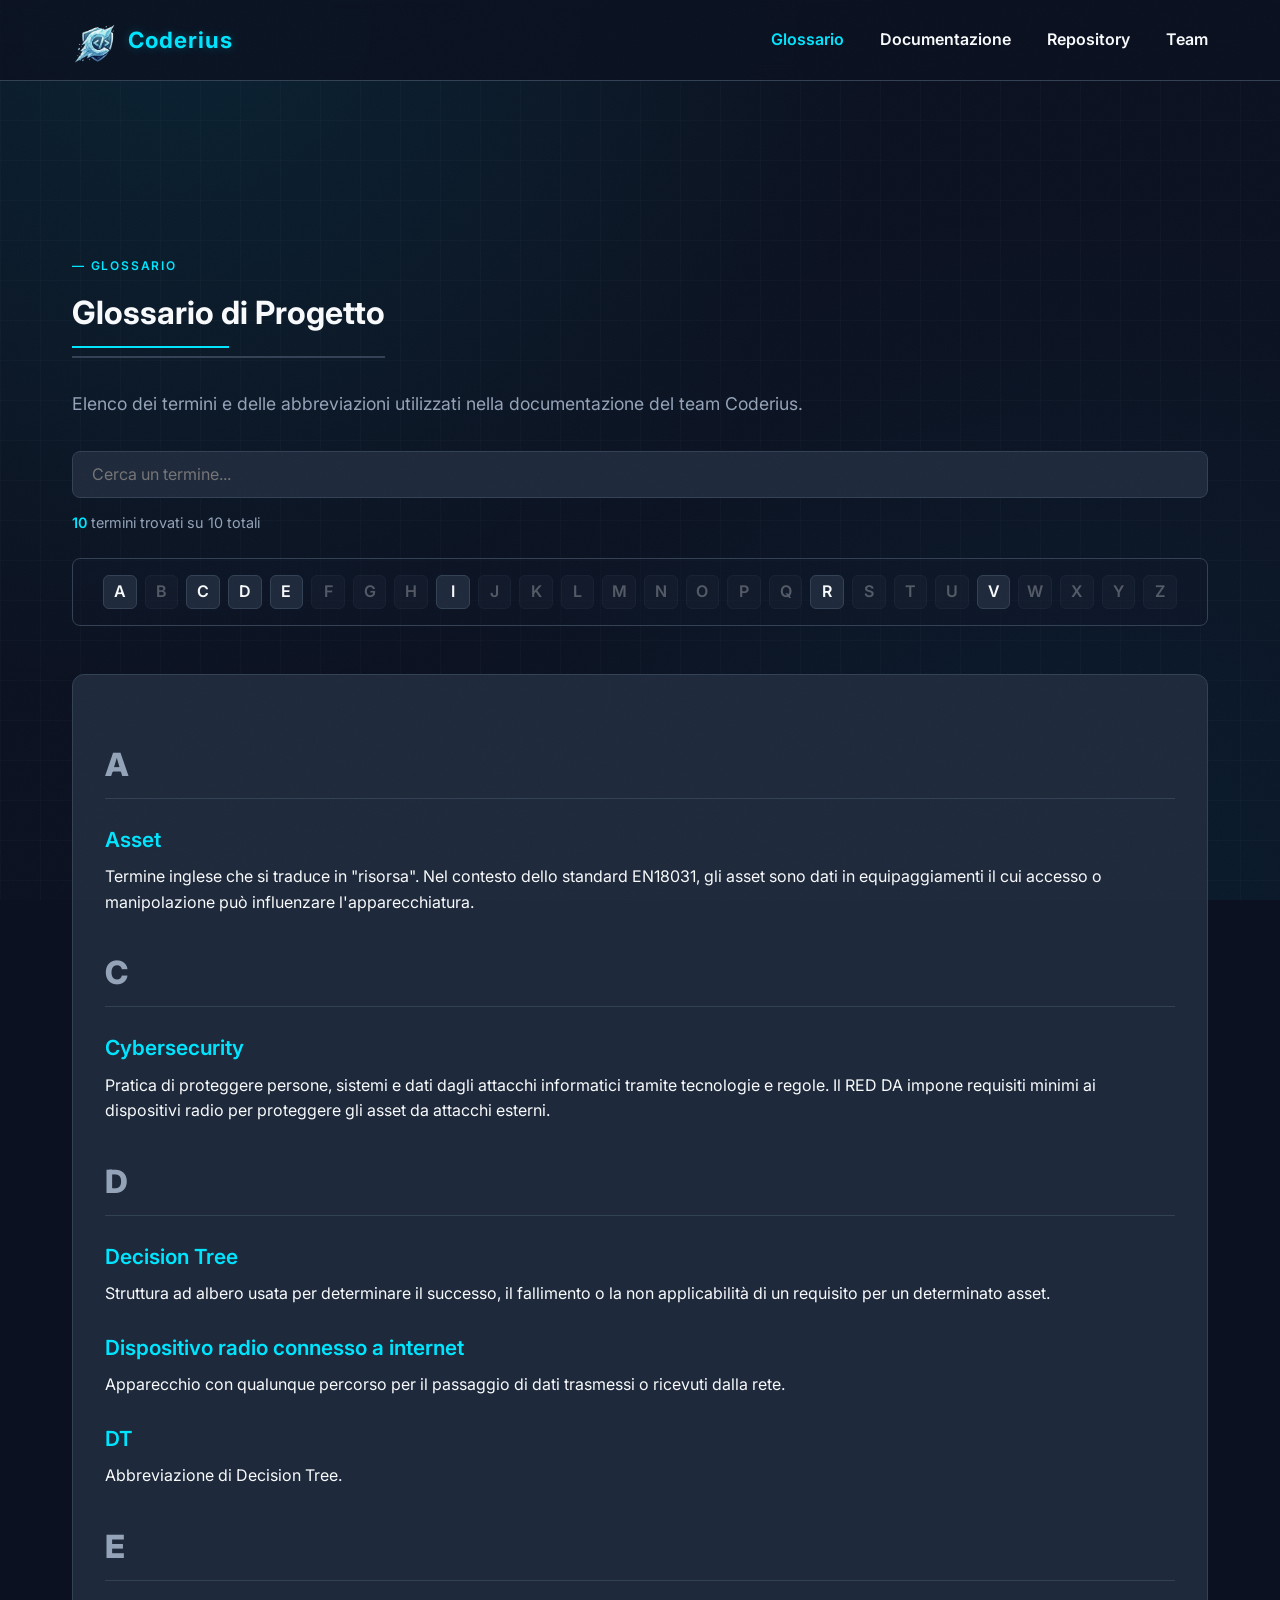
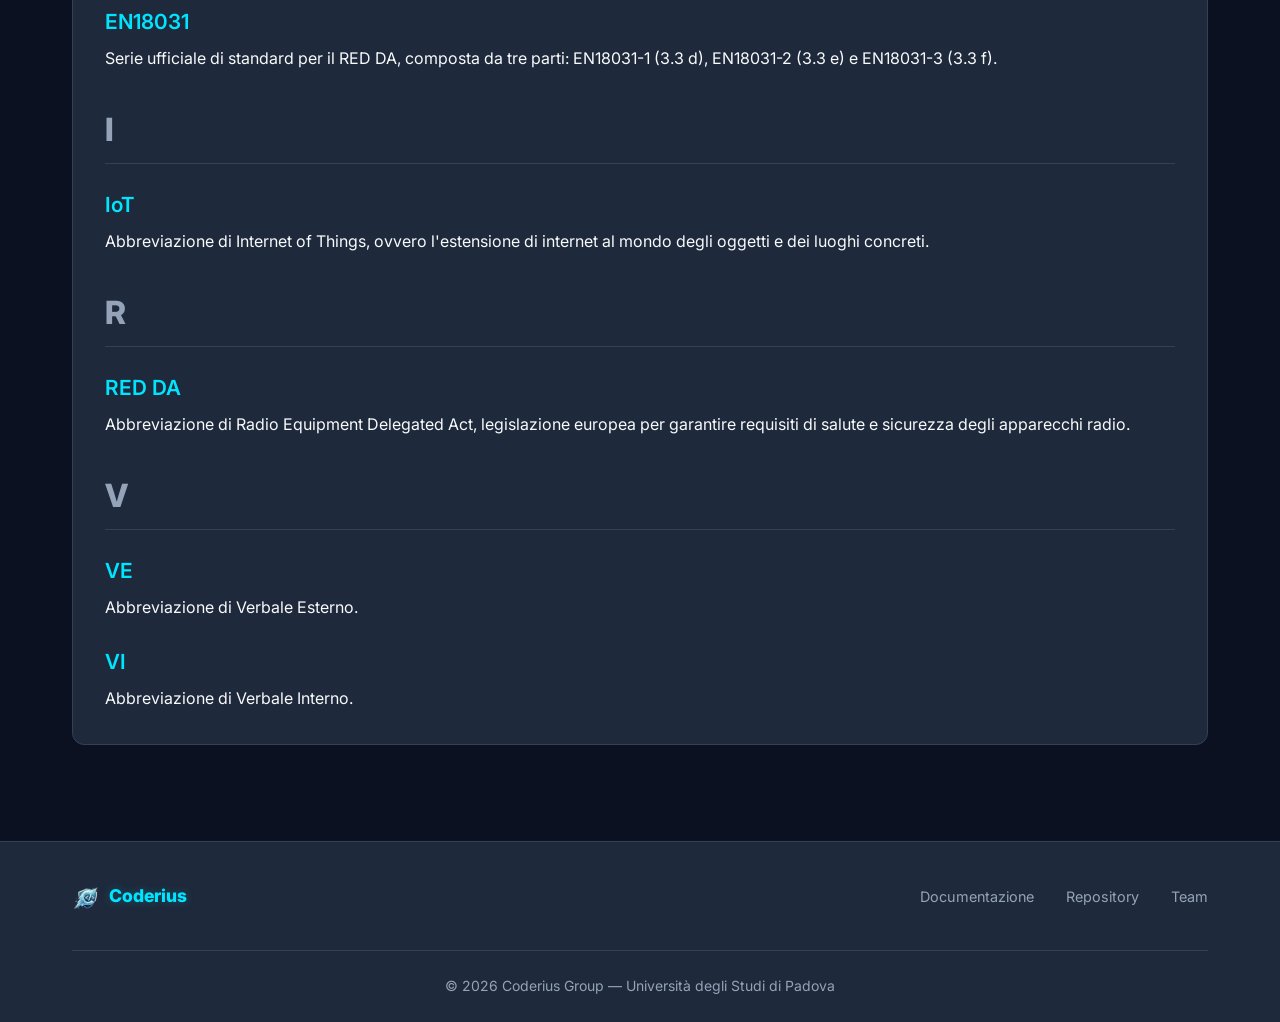
==== commit beaae928: "Merge branch 'develop' into feature/analisi-requisiti" ====
--- a/website/glossario.html
+++ b/website/glossario.html
@@ -38,34 +38,34 @@
                     <div class="glossary-search-wrapper">
                         <input type="text" id="glossary-search" placeholder="Cerca un termine..." autocomplete="off">
                         <p class="search-stats">
-                            <span id="found-count">40</span> termini trovati su <span id="total-count">40</span> totali
+                            <span id="found-count">10</span> termini trovati su <span id="total-count">10</span> totali
                         </p>
                     </div>
                     <nav class="glossary-index">
                     <!-- GLOSSARIO_INDEX_START -->
 <a href="#letter-A">A</a>
-<a href="#letter-B">B</a>
+<a class="disabled">B</a>
 <a href="#letter-C">C</a>
 <a href="#letter-D">D</a>
 <a href="#letter-E">E</a>
-<a href="#letter-F">F</a>
+<a class="disabled">F</a>
 <a class="disabled">G</a>
 <a class="disabled">H</a>
 <a href="#letter-I">I</a>
 <a class="disabled">J</a>
 <a class="disabled">K</a>
 <a class="disabled">L</a>
-<a href="#letter-M">M</a>
-<a href="#letter-N">N</a>
+<a class="disabled">M</a>
+<a class="disabled">N</a>
 <a class="disabled">O</a>
-<a href="#letter-P">P</a>
+<a class="disabled">P</a>
 <a class="disabled">Q</a>
 <a href="#letter-R">R</a>
-<a href="#letter-S">S</a>
-<a href="#letter-T">T</a>
-<a href="#letter-U">U</a>
+<a class="disabled">S</a>
+<a class="disabled">T</a>
+<a class="disabled">U</a>
 <a href="#letter-V">V</a>
-<a href="#letter-W">W</a>
+<a class="disabled">W</a>
 <a class="disabled">X</a>
 <a class="disabled">Y</a>
 <a class="disabled">Z</a>
@@ -77,61 +77,22 @@
                         </p>
                     <!-- GLOSSARIO_LIST_START -->
 <div class="glossary-letter" id="letter-A">A</div>
-<div class="glossary-term" id="term-agile"><h3>Agile</h3><p>Approccio di gestione dei progetti iterativo e incrementale che punta sulla flessibilità, collaborazione continua e rilasci rapidi. Suddivide il lavoro in cicli brevi(sprint) per adattarsi rapidamente ai cambiamenti.</p></div>
-<div class="glossary-term" id="term-analisi-dei-requisiti"><h3>Analisi dei requisiti</h3><p>Processo di analisi dei requisiti per definire cosa fare prima del reale sviluppo.</p></div>
-<div class="glossary-term" id="term-analisi-dei-rischi"><h3>Analisi dei rischi</h3><p>Classificazione dei rischi rispettivamente tecnologici (RT), organizzativi (RO), e individuali (RI).</p></div>
-<div class="glossary-term" id="term-asset"><h3>Asset</h3><p>Termine inglese che si traduce in "risorsa"[cite: 7]. Nel contesto dello standard EN18031, gli asset sono dati in equipaggiamenti il cui accesso o manipolazione può influenzare l'apparecchiatura[cite: 8].</p></div>
-<div class="glossary-term" id="term-attore"><h3>Attore</h3><p>Un attore può essere una persona, un'azienda, un organizzazione, un programma o un sistema del computer (sia hardware che software) che interagisce con un sistema per raggiungere un obbiettivo.</p></div>
-<div class="glossary-letter" id="letter-B">B</div>
-<div class="glossary-term" id="term-backend"><h3>Backend</h3><p>È l'infrastruttura base del software; quella che riceve gli input di dati, li archivia eventualmente in un database e, in generale, elabora le richieste dell'utente per poi comunicare un qualche tipo di output al frontend.</p></div>
+<div class="glossary-term"><h3>Asset</h3><p>Termine inglese che si traduce in "risorsa". Nel contesto dello standard EN18031, gli asset sono dati in equipaggiamenti il cui accesso o manipolazione può influenzare l'apparecchiatura.</p></div>
 <div class="glossary-letter" id="letter-C">C</div>
-<div class="glossary-term" id="term-cybersecurity"><h3>Cybersecurity</h3><p>Pratica di proteggere persone, sistemi e dati dagli attacchi informatici tramite tecnologie e regole[cite: 9]. Il RED DA impone requisiti minimi ai dispositivi radio per proteggere gli asset da attacchi esterni.</p></div>
+<div class="glossary-term"><h3>Cybersecurity</h3><p>Pratica di proteggere persone, sistemi e dati dagli attacchi informatici tramite tecnologie e regole. Il RED DA impone requisiti minimi ai dispositivi radio per proteggere gli asset da attacchi esterni.</p></div>
 <div class="glossary-letter" id="letter-D">D</div>
-<div class="glossary-term" id="term-dashboard"><h3>Dashboard</h3><p>Applicazione o schermata di un sistema operativo che unisce vari strumenti, consentendo la loro visualizzazione in base alle esigenze di gestione.</p></div>
-<div class="glossary-term" id="term-decision-tree"><h3>Decision Tree</h3><p>Struttura ad albero usata per determinare il successo, il fallimento o la non applicabilità di un requisito per un determinato asset.</p></div>
-<div class="glossary-term" id="term-dispositivo-radio-connesso-a-internet"><h3>Dispositivo radio connesso a internet</h3><p>Apparecchio con qualunque percorso per il passaggio di dati trasmessi o ricevuti dalla rete.</p></div>
-<div class="glossary-term" id="term-dt"><h3>DT</h3><p>Abbreviazione di Decision Tree.</p></div>
+<div class="glossary-term"><h3>Decision Tree</h3><p>Struttura ad albero usata per determinare il successo, il fallimento o la non applicabilità di un requisito per un determinato asset.</p></div>
+<div class="glossary-term"><h3>Dispositivo radio connesso a internet</h3><p>Apparecchio con qualunque percorso per il passaggio di dati trasmessi o ricevuti dalla rete.</p></div>
+<div class="glossary-term"><h3>DT</h3><p>Abbreviazione di Decision Tree.</p></div>
 <div class="glossary-letter" id="letter-E">E</div>
-<div class="glossary-term" id="term-en18031"><h3>EN18031</h3><p>Serie ufficiale di standard per il RED DA, composta da tre parti: EN18031-1 (3.3 d), EN18031-2 (3.3 e) e EN18031-3 (3.3 f).</p></div>
-<div class="glossary-letter" id="letter-F">F</div>
-<div class="glossary-term" id="term-frontend"><h3>FrontEnd</h3><p>È la parte di un applicativo, di un servizio o di una piattaforma che gestisce l'interazione con l'utente. Sostanzialmente il frontend si occupa di ricevere dall'utilizzatore un flusso di dati.</p></div>
+<div class="glossary-term"><h3>EN18031</h3><p>Serie ufficiale di standard per il RED DA, composta da tre parti: EN18031-1 (3.3 d), EN18031-2 (3.3 e) e EN18031-3 (3.3 f).</p></div>
 <div class="glossary-letter" id="letter-I">I</div>
-<div class="glossary-term" id="term-iot"><h3>IoT</h3><p>Abbreviazione di Internet of Things, ovvero l'estensione di internet al mondo degli oggetti e dei luoghi concreti.</p></div>
-<div class="glossary-letter" id="letter-M">M</div>
-<div class="glossary-term" id="term-metrica"><h3>Metrica</h3><p>Misura quantitativa utilizzata per valutare la qualità del prodotto software, l'efficienza dei processi adottati o il raggiungimento di uno specifico obiettivo.</p></div>
-<div class="glossary-term" id="term-milestone"><h3>Milestone</h3><p>Traguardo intermedio nello sviluppo del progetto che segna il completamento di una fase importante o il raggiungimento di un obiettivo chiave.</p></div>
-<div class="glossary-letter" id="letter-N">N</div>
-<div class="glossary-term" id="term-nodo"><h3>Nodo</h3><p>In questo contesto il nodo è un elemento del decisione tree che può contenere una domanda per verificare il corretto passaggio di un requisito. Oppure può contenere l'esito finale della valutazione del decision tree.</p></div>
-<div class="glossary-letter" id="letter-P">P</div>
-<div class="glossary-term" id="term-pb-(product-baseline)"><h3>PB (Product Baseline)</h3><p>Seconda e ultima revisione di avanzamento, focalizzata sul rilascio del prodotto software completo, testato e corredato di manuali.</p></div>
-<div class="glossary-term" id="term-pdca"><h3>PDCA</h3><p>Acronimo di Plan-Do-Check-Act. È un ciclo iterativo utilizzato per il controllo e il miglioramento continuo dei processi.</p></div>
-<div class="glossary-term" id="term-proponente"><h3>Proponente</h3><p>Entità, persona o azienda che propone il capitolato d'appalto e commissiona lo sviluppo del progetto.</p></div>
+<div class="glossary-term"><h3>IoT</h3><p>Abbreviazione di Internet of Things, ovvero l'estensione di internet al mondo degli oggetti e dei luoghi concreti.</p></div>
 <div class="glossary-letter" id="letter-R">R</div>
-<div class="glossary-term" id="term-red-da"><h3>RED DA</h3><p>Abbreviazione di Radio Equipment Delegated Act, legislazione europea per garantire requisiti di salute e sicurezza degli apparecchi radio.</p></div>
-<div class="glossary-term" id="term-requisiti"><h3>Requisiti</h3><p>In questo contesto con requisiti intendiamo i vari controlli che sono richiesti ad un dispositivo radio per poter essere considerato conforme alla normativa RED DA.</p></div>
-<div class="glossary-term" id="term-requisito-di-vincolo"><h3>Requisito di Vincolo</h3><p>Restrizione tecnologica, legislativa o organizzativa che limita le scelte di sviluppo del team (es. uso obbligatorio di uno specifico linguaggio di programmazione).</p></div>
-<div class="glossary-term" id="term-requisito-funzionale"><h3>Requisito Funzionale</h3><p>Descrive uno specifico comportamento o una funzione che il sistema software deve essere in grado di compiere.</p></div>
-<div class="glossary-term" id="term-requisito-qualitativo"><h3>Requisito Qualitativo</h3><p>Definisce un attributo di qualità che il sistema deve possedere per essere accettabile (es. prestazioni elevate, sicurezza, usabilità).</p></div>
-<div class="glossary-term" id="term-ri"><h3>RI</h3><p>Rischio Individuale: Rischio legato ai singoli membri del team, come assenze improvvise, conflitti interpersonali o carenza di specifiche competenze.</p></div>
-<div class="glossary-term" id="term-ro"><h3>RO</h3><p>Rischio Organizzativo: Rischio legato all'organizzazione del progetto, come ritardi nella pianificazione, errori di stima o problemi di comunicazione interna.</p></div>
-<div class="glossary-term" id="term-rt"><h3>RT</h3><p>Rischio Tecnologico: Rischio legato alle tecnologie scelte per lo sviluppo del progetto, come incompatibilità, mancanza di esperienza o limitazioni degli strumenti.</p></div>
-<div class="glossary-term" id="term-rtb-(requirements-and-technology-baseline)"><h3>RTB (Requirements and Technology Baseline)</h3><p>Prima revisione di avanzamento del progetto didattico, focalizzata sull'approvazione dei requisiti e della base tecnologica.</p></div>
-<div class="glossary-letter" id="letter-S">S</div>
-<div class="glossary-term" id="term-scrum"><h3>Scrum</h3><p>Framework di lavoro.</p></div>
-<div class="glossary-term" id="term-sprint"><h3>Sprint</h3><p>L'unità temporale base (solitamente 1-4 settimane) in cui viene creato un avanzamento di lavoro.</p></div>
-<div class="glossary-term" id="term-stakeholder"><h3>Stakeholder</h3><p>Qualsiasi individuo, gruppo o organizzazione che ha un interesse o è coinvolto nello svolgimento e nel successo del progetto (es. team, docenti, azienda proponente).</p></div>
-<div class="glossary-letter" id="letter-T">T</div>
-<div class="glossary-term" id="term-test-di-sistema"><h3>Test di Sistema</h3><p>Tipologia di test condotta sull'intero sistema software integrato per valutarne la conformità ai requisiti architetturali e globali.</p></div>
-<div class="glossary-term" id="term-test-di-unità"><h3>Test di Unità</h3><p>Tipologia di test volta a verificare il corretto funzionamento di singole e ridotte unità di codice (es. una funzione) in totale isolamento.</p></div>
-<div class="glossary-term" id="term-typst"><h3>Typst</h3><p>Linguaggio di markup e sistema di composizione tipografica utilizzato dal gruppo per scrivere e generare automaticamente in formato PDF i documenti di progetto.</p></div>
-<div class="glossary-letter" id="letter-U">U</div>
-<div class="glossary-term" id="term-use-case"><h3>Use Case</h3><p>Tradotto dall'inglese = caso d'uso, è un elenco di azioni o fasi che in genere definiscono le interazioni tra un ruolo (in questo caso noto come attore) e un sistema per raggiungere un obbiettivo.</p></div>
+<div class="glossary-term"><h3>RED DA</h3><p>Abbreviazione di Radio Equipment Delegated Act, legislazione europea per garantire requisiti di salute e sicurezza degli apparecchi radio.</p></div>
 <div class="glossary-letter" id="letter-V">V</div>
-<div class="glossary-term" id="term-ve"><h3>VE</h3><p>Abbreviazione di Verbale Esterno.</p></div>
-<div class="glossary-term" id="term-vi"><h3>VI</h3><p>Abbreviazione di Verbale Interno.</p></div>
-<div class="glossary-term" id="term-vulnerabilità"><h3>Vulnerabilità</h3><p>Debolezza intrinseca in un sistema, in un'applicazione o in una rete che può essere sfruttata da una minaccia informatica per causare un danno (molto rilevante per la tematica RED DA).</p></div>
-<div class="glossary-letter" id="letter-W">W</div>
-<div class="glossary-term" id="term-way-of-working-(wow)"><h3>Way of Working (WoW)</h3><p>Insieme di regole, convenzioni e processi adottati dal gruppo di lavoro per collaborare in modo efficace ed efficiente.</p></div>
+<div class="glossary-term"><h3>VE</h3><p>Abbreviazione di Verbale Esterno.</p></div>
+<div class="glossary-term"><h3>VI</h3><p>Abbreviazione di Verbale Interno.</p></div>
 <!-- GLOSSARIO_LIST_END -->
                     </div>
                 </div>
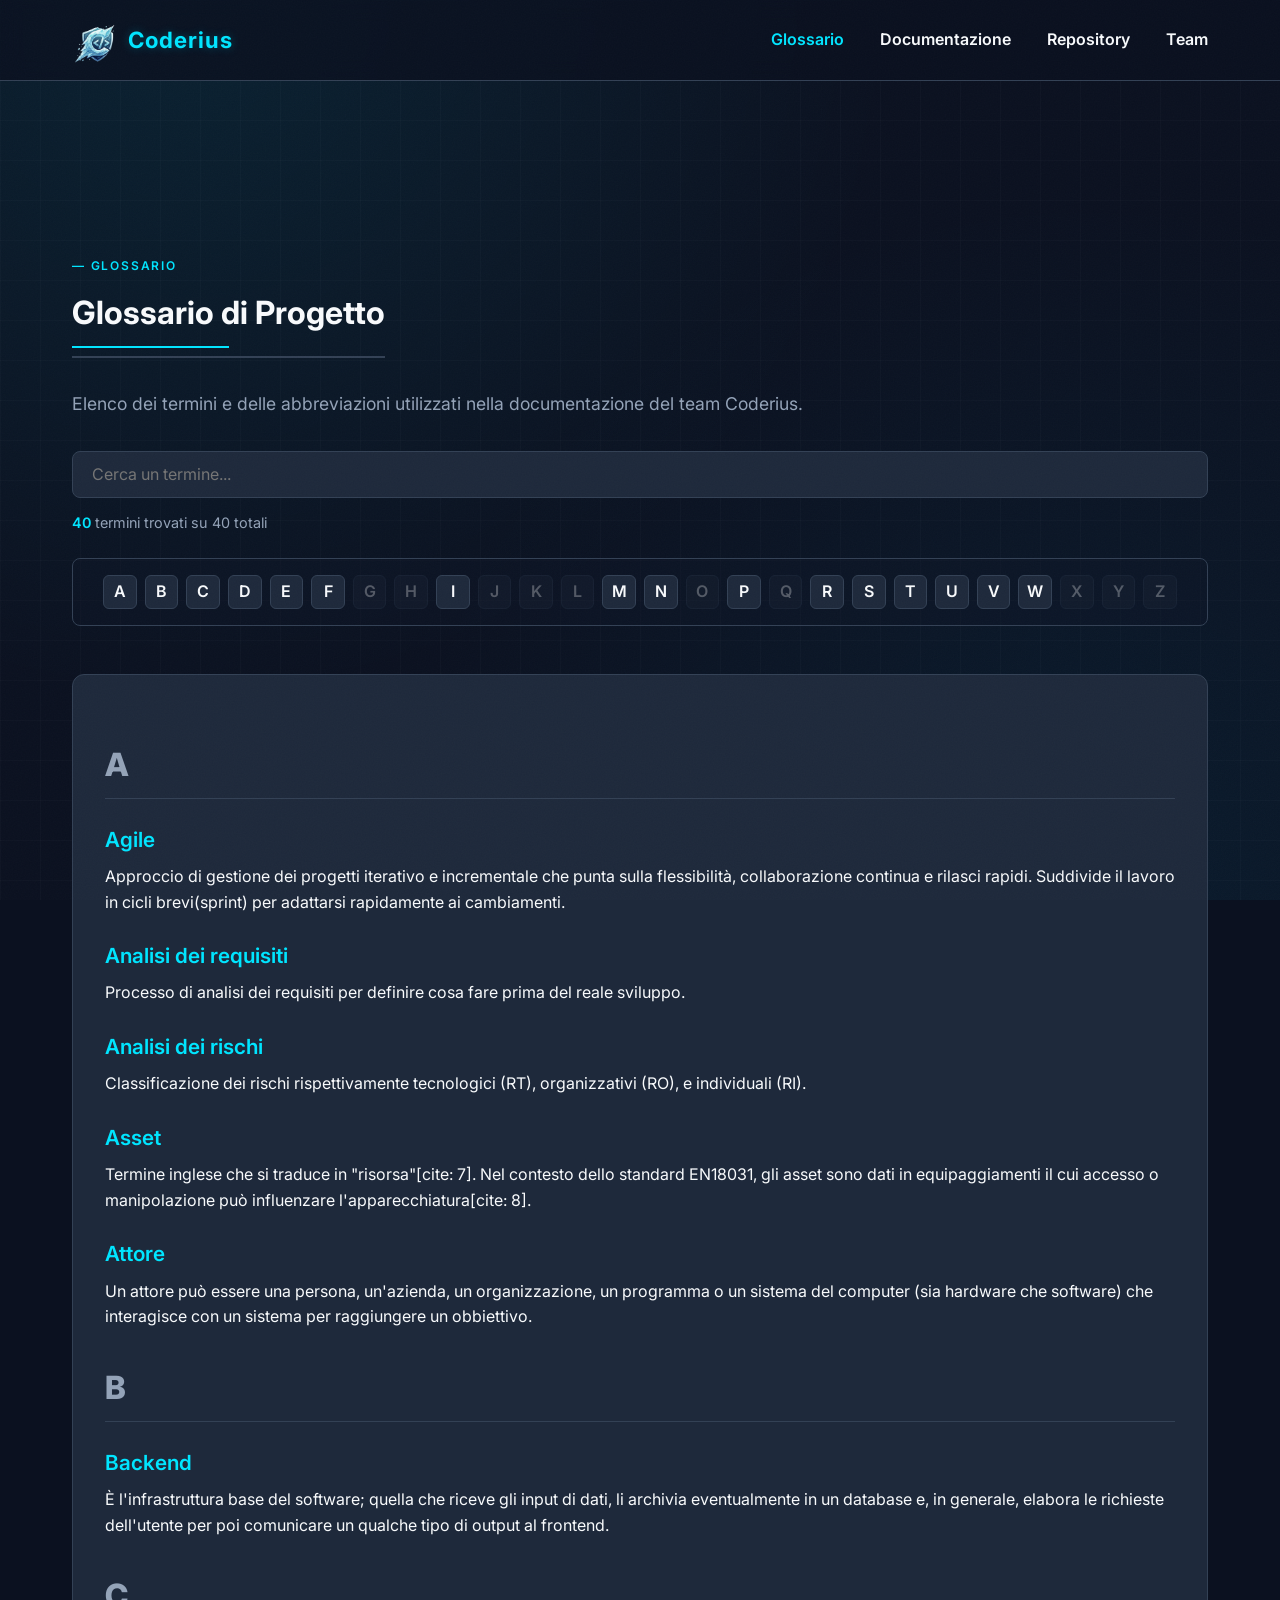
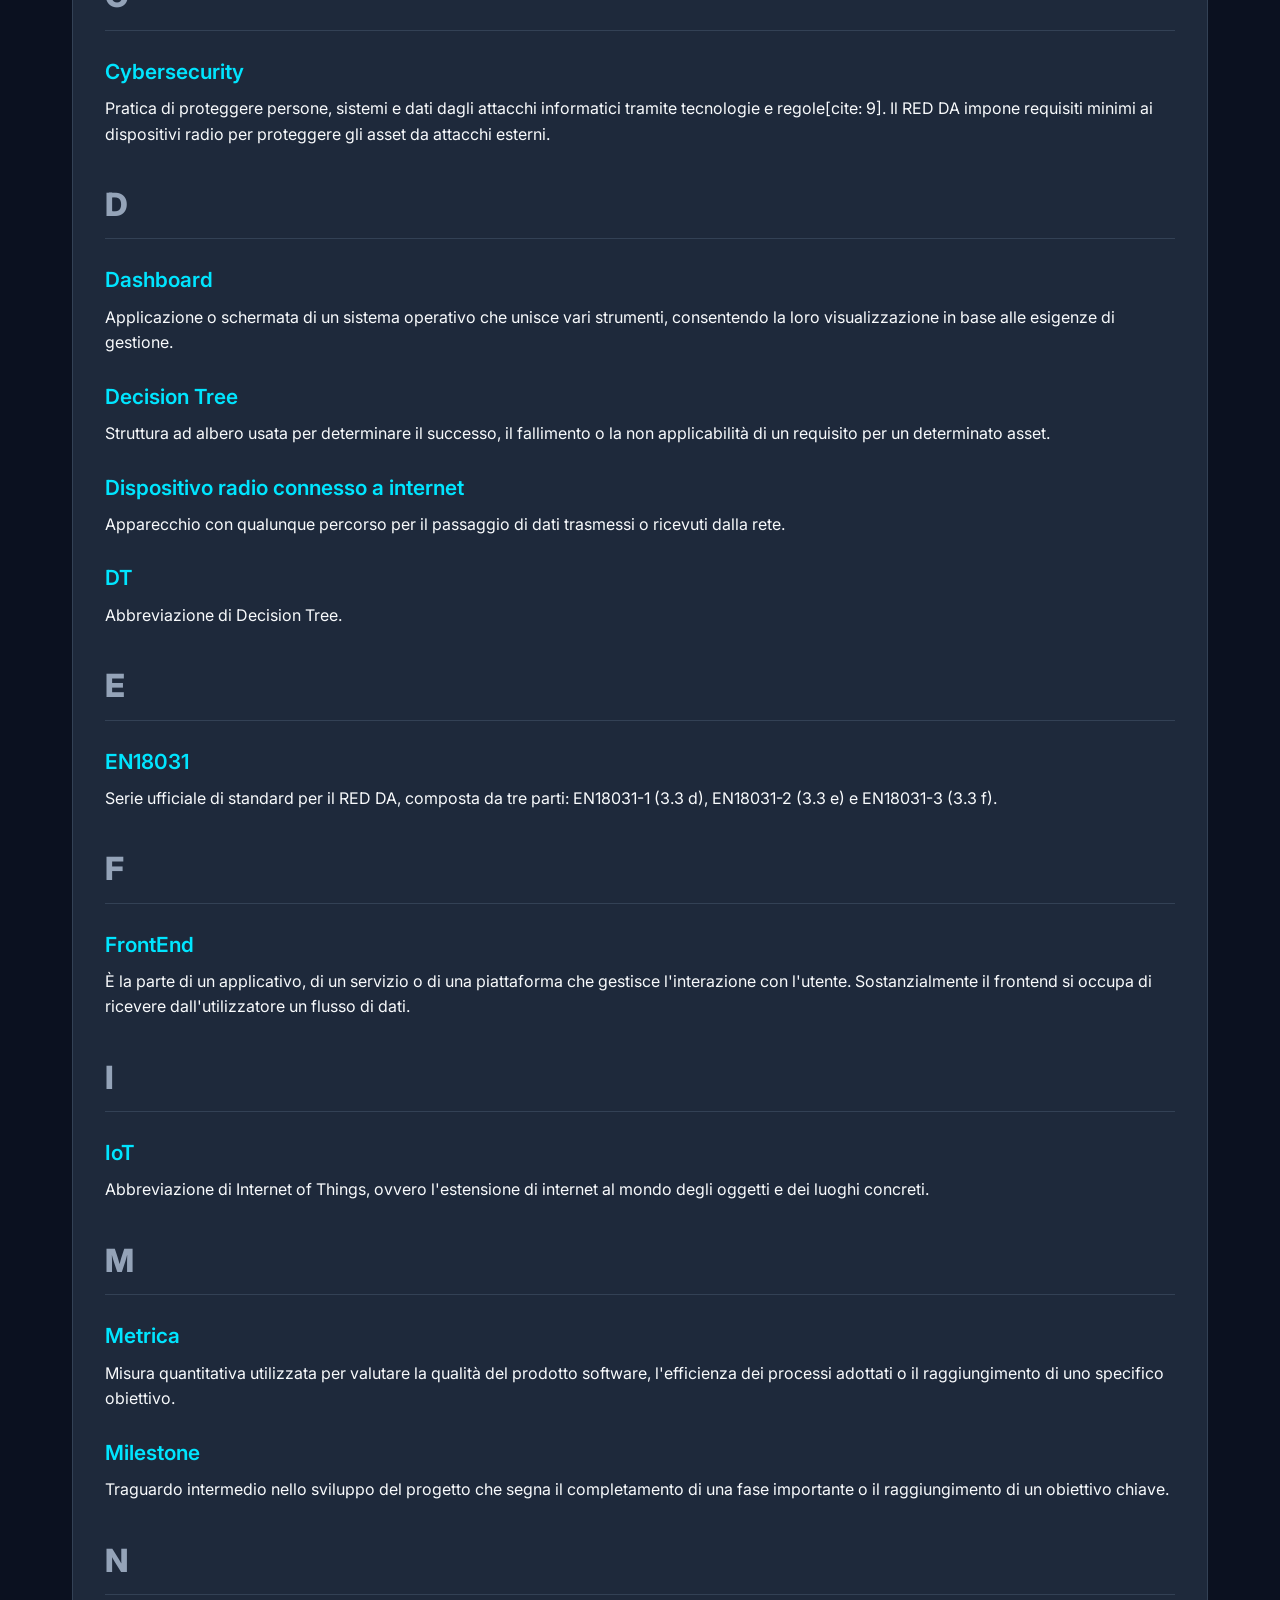
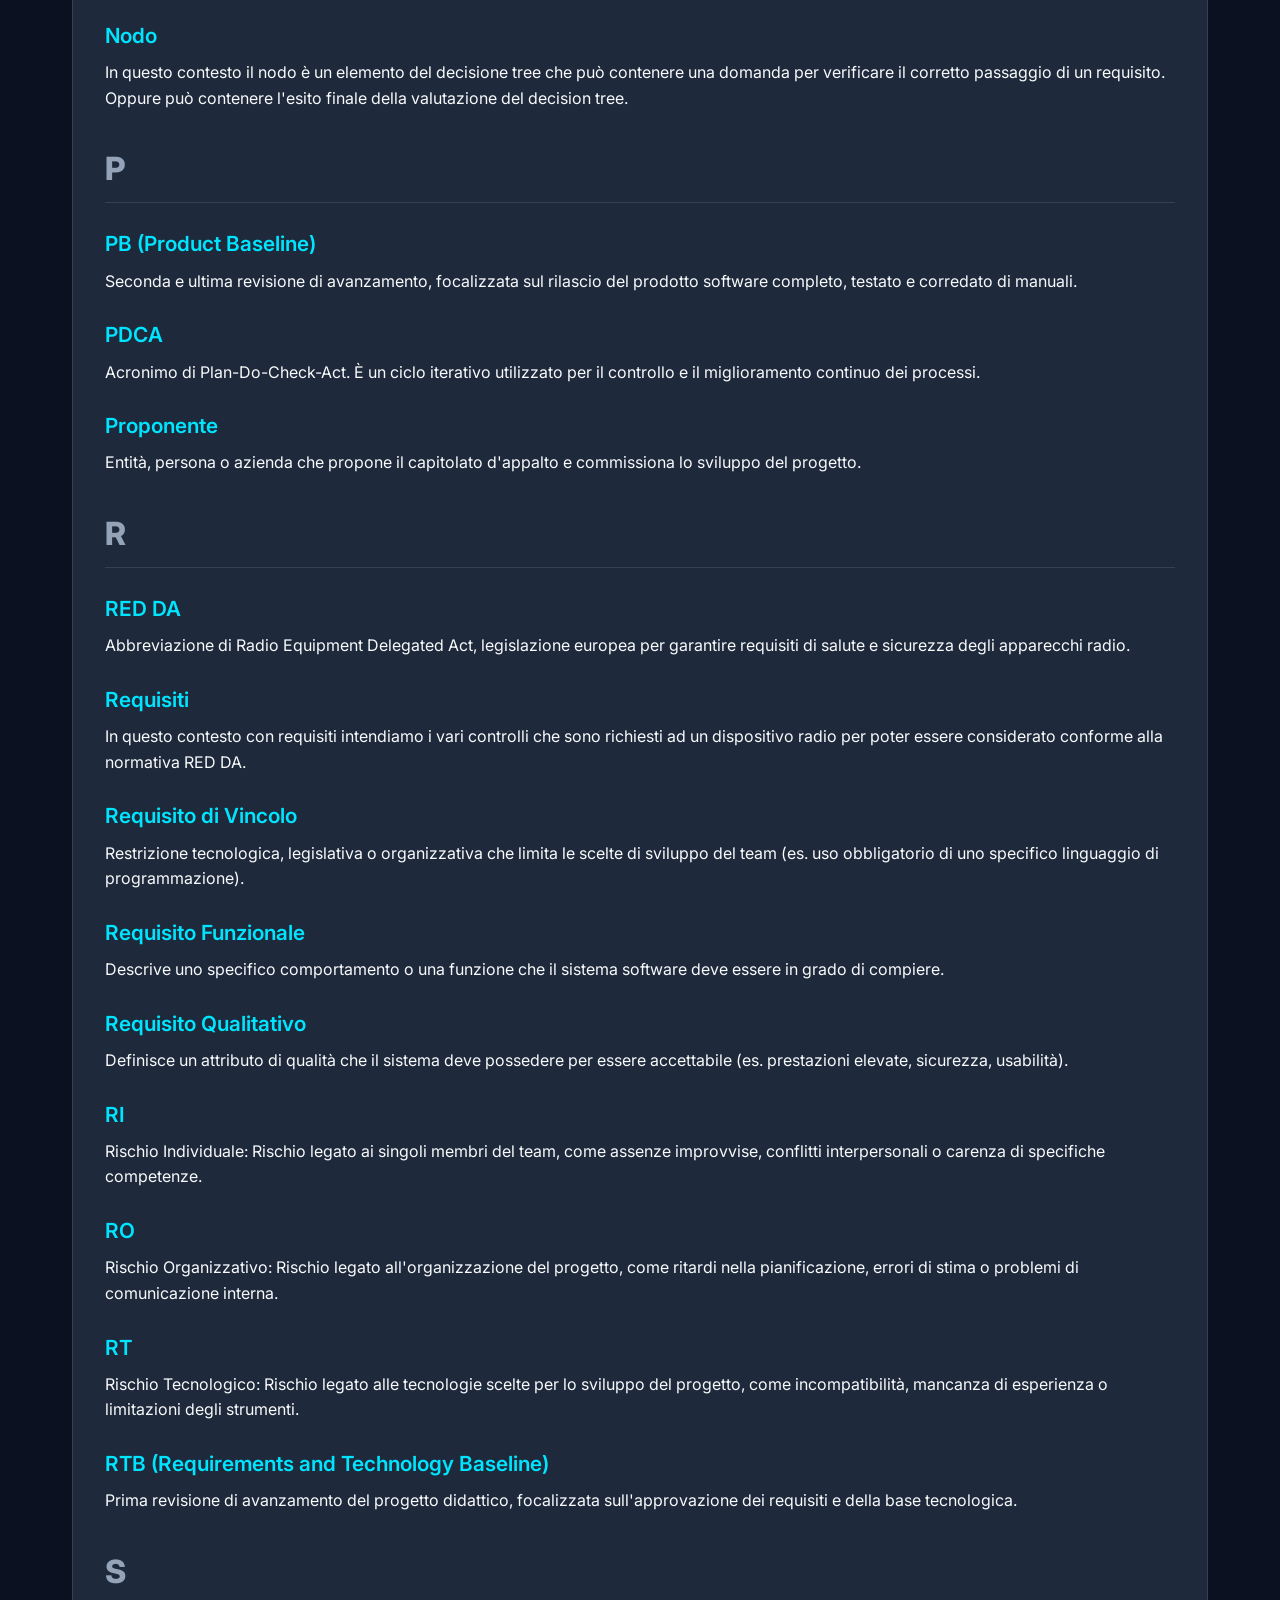
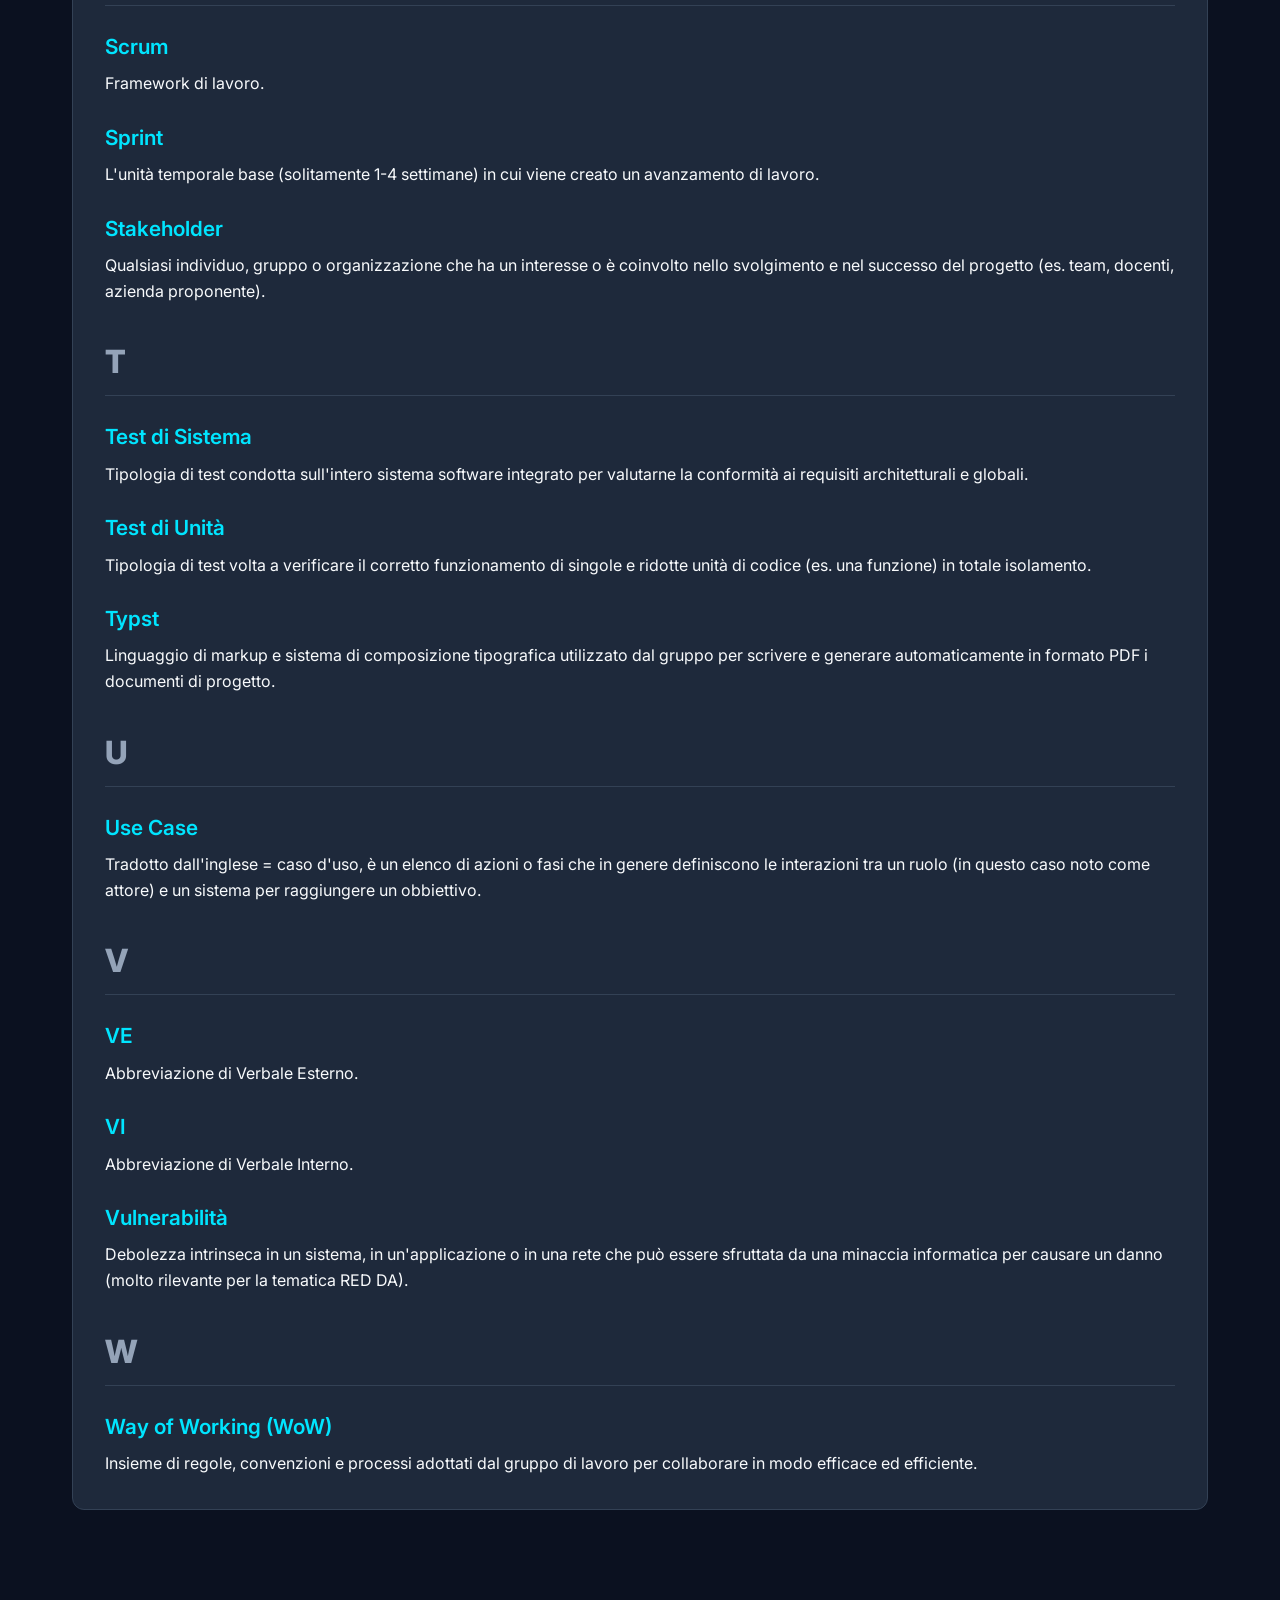
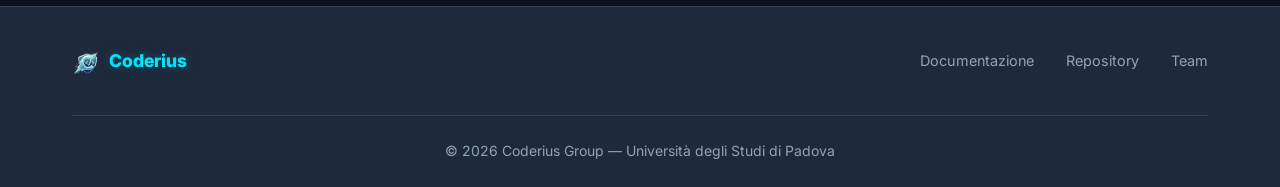
==== commit 022e0b08: "Merge branch 'main' into develop" ====
--- a/website/glossario.html
+++ b/website/glossario.html
@@ -38,34 +38,34 @@
                     <div class="glossary-search-wrapper">
                         <input type="text" id="glossary-search" placeholder="Cerca un termine..." autocomplete="off">
                         <p class="search-stats">
-                            <span id="found-count">10</span> termini trovati su <span id="total-count">10</span> totali
+                            <span id="found-count">40</span> termini trovati su <span id="total-count">40</span> totali
                         </p>
                     </div>
                     <nav class="glossary-index">
                     <!-- GLOSSARIO_INDEX_START -->
 <a href="#letter-A">A</a>
-<a class="disabled">B</a>
+<a href="#letter-B">B</a>
 <a href="#letter-C">C</a>
 <a href="#letter-D">D</a>
 <a href="#letter-E">E</a>
-<a class="disabled">F</a>
+<a href="#letter-F">F</a>
 <a class="disabled">G</a>
 <a class="disabled">H</a>
 <a href="#letter-I">I</a>
 <a class="disabled">J</a>
 <a class="disabled">K</a>
 <a class="disabled">L</a>
-<a class="disabled">M</a>
-<a class="disabled">N</a>
+<a href="#letter-M">M</a>
+<a href="#letter-N">N</a>
 <a class="disabled">O</a>
-<a class="disabled">P</a>
+<a href="#letter-P">P</a>
 <a class="disabled">Q</a>
 <a href="#letter-R">R</a>
-<a class="disabled">S</a>
-<a class="disabled">T</a>
-<a class="disabled">U</a>
+<a href="#letter-S">S</a>
+<a href="#letter-T">T</a>
+<a href="#letter-U">U</a>
 <a href="#letter-V">V</a>
-<a class="disabled">W</a>
+<a href="#letter-W">W</a>
 <a class="disabled">X</a>
 <a class="disabled">Y</a>
 <a class="disabled">Z</a>
@@ -77,22 +77,61 @@
                         </p>
                     <!-- GLOSSARIO_LIST_START -->
 <div class="glossary-letter" id="letter-A">A</div>
-<div class="glossary-term"><h3>Asset</h3><p>Termine inglese che si traduce in "risorsa". Nel contesto dello standard EN18031, gli asset sono dati in equipaggiamenti il cui accesso o manipolazione può influenzare l'apparecchiatura.</p></div>
+<div class="glossary-term" id="term-agile"><h3>Agile</h3><p>Approccio di gestione dei progetti iterativo e incrementale che punta sulla flessibilità, collaborazione continua e rilasci rapidi. Suddivide il lavoro in cicli brevi(sprint) per adattarsi rapidamente ai cambiamenti.</p></div>
+<div class="glossary-term" id="term-analisi-dei-requisiti"><h3>Analisi dei requisiti</h3><p>Processo di analisi dei requisiti per definire cosa fare prima del reale sviluppo.</p></div>
+<div class="glossary-term" id="term-analisi-dei-rischi"><h3>Analisi dei rischi</h3><p>Classificazione dei rischi rispettivamente tecnologici (RT), organizzativi (RO), e individuali (RI).</p></div>
+<div class="glossary-term" id="term-asset"><h3>Asset</h3><p>Termine inglese che si traduce in "risorsa"[cite: 7]. Nel contesto dello standard EN18031, gli asset sono dati in equipaggiamenti il cui accesso o manipolazione può influenzare l'apparecchiatura[cite: 8].</p></div>
+<div class="glossary-term" id="term-attore"><h3>Attore</h3><p>Un attore può essere una persona, un'azienda, un organizzazione, un programma o un sistema del computer (sia hardware che software) che interagisce con un sistema per raggiungere un obbiettivo.</p></div>
+<div class="glossary-letter" id="letter-B">B</div>
+<div class="glossary-term" id="term-backend"><h3>Backend</h3><p>È l'infrastruttura base del software; quella che riceve gli input di dati, li archivia eventualmente in un database e, in generale, elabora le richieste dell'utente per poi comunicare un qualche tipo di output al frontend.</p></div>
 <div class="glossary-letter" id="letter-C">C</div>
-<div class="glossary-term"><h3>Cybersecurity</h3><p>Pratica di proteggere persone, sistemi e dati dagli attacchi informatici tramite tecnologie e regole. Il RED DA impone requisiti minimi ai dispositivi radio per proteggere gli asset da attacchi esterni.</p></div>
+<div class="glossary-term" id="term-cybersecurity"><h3>Cybersecurity</h3><p>Pratica di proteggere persone, sistemi e dati dagli attacchi informatici tramite tecnologie e regole[cite: 9]. Il RED DA impone requisiti minimi ai dispositivi radio per proteggere gli asset da attacchi esterni.</p></div>
 <div class="glossary-letter" id="letter-D">D</div>
-<div class="glossary-term"><h3>Decision Tree</h3><p>Struttura ad albero usata per determinare il successo, il fallimento o la non applicabilità di un requisito per un determinato asset.</p></div>
-<div class="glossary-term"><h3>Dispositivo radio connesso a internet</h3><p>Apparecchio con qualunque percorso per il passaggio di dati trasmessi o ricevuti dalla rete.</p></div>
-<div class="glossary-term"><h3>DT</h3><p>Abbreviazione di Decision Tree.</p></div>
+<div class="glossary-term" id="term-dashboard"><h3>Dashboard</h3><p>Applicazione o schermata di un sistema operativo che unisce vari strumenti, consentendo la loro visualizzazione in base alle esigenze di gestione.</p></div>
+<div class="glossary-term" id="term-decision-tree"><h3>Decision Tree</h3><p>Struttura ad albero usata per determinare il successo, il fallimento o la non applicabilità di un requisito per un determinato asset.</p></div>
+<div class="glossary-term" id="term-dispositivo-radio-connesso-a-internet"><h3>Dispositivo radio connesso a internet</h3><p>Apparecchio con qualunque percorso per il passaggio di dati trasmessi o ricevuti dalla rete.</p></div>
+<div class="glossary-term" id="term-dt"><h3>DT</h3><p>Abbreviazione di Decision Tree.</p></div>
 <div class="glossary-letter" id="letter-E">E</div>
-<div class="glossary-term"><h3>EN18031</h3><p>Serie ufficiale di standard per il RED DA, composta da tre parti: EN18031-1 (3.3 d), EN18031-2 (3.3 e) e EN18031-3 (3.3 f).</p></div>
+<div class="glossary-term" id="term-en18031"><h3>EN18031</h3><p>Serie ufficiale di standard per il RED DA, composta da tre parti: EN18031-1 (3.3 d), EN18031-2 (3.3 e) e EN18031-3 (3.3 f).</p></div>
+<div class="glossary-letter" id="letter-F">F</div>
+<div class="glossary-term" id="term-frontend"><h3>FrontEnd</h3><p>È la parte di un applicativo, di un servizio o di una piattaforma che gestisce l'interazione con l'utente. Sostanzialmente il frontend si occupa di ricevere dall'utilizzatore un flusso di dati.</p></div>
 <div class="glossary-letter" id="letter-I">I</div>
-<div class="glossary-term"><h3>IoT</h3><p>Abbreviazione di Internet of Things, ovvero l'estensione di internet al mondo degli oggetti e dei luoghi concreti.</p></div>
+<div class="glossary-term" id="term-iot"><h3>IoT</h3><p>Abbreviazione di Internet of Things, ovvero l'estensione di internet al mondo degli oggetti e dei luoghi concreti.</p></div>
+<div class="glossary-letter" id="letter-M">M</div>
+<div class="glossary-term" id="term-metrica"><h3>Metrica</h3><p>Misura quantitativa utilizzata per valutare la qualità del prodotto software, l'efficienza dei processi adottati o il raggiungimento di uno specifico obiettivo.</p></div>
+<div class="glossary-term" id="term-milestone"><h3>Milestone</h3><p>Traguardo intermedio nello sviluppo del progetto che segna il completamento di una fase importante o il raggiungimento di un obiettivo chiave.</p></div>
+<div class="glossary-letter" id="letter-N">N</div>
+<div class="glossary-term" id="term-nodo"><h3>Nodo</h3><p>In questo contesto il nodo è un elemento del decisione tree che può contenere una domanda per verificare il corretto passaggio di un requisito. Oppure può contenere l'esito finale della valutazione del decision tree.</p></div>
+<div class="glossary-letter" id="letter-P">P</div>
+<div class="glossary-term" id="term-pb-(product-baseline)"><h3>PB (Product Baseline)</h3><p>Seconda e ultima revisione di avanzamento, focalizzata sul rilascio del prodotto software completo, testato e corredato di manuali.</p></div>
+<div class="glossary-term" id="term-pdca"><h3>PDCA</h3><p>Acronimo di Plan-Do-Check-Act. È un ciclo iterativo utilizzato per il controllo e il miglioramento continuo dei processi.</p></div>
+<div class="glossary-term" id="term-proponente"><h3>Proponente</h3><p>Entità, persona o azienda che propone il capitolato d'appalto e commissiona lo sviluppo del progetto.</p></div>
 <div class="glossary-letter" id="letter-R">R</div>
-<div class="glossary-term"><h3>RED DA</h3><p>Abbreviazione di Radio Equipment Delegated Act, legislazione europea per garantire requisiti di salute e sicurezza degli apparecchi radio.</p></div>
+<div class="glossary-term" id="term-red-da"><h3>RED DA</h3><p>Abbreviazione di Radio Equipment Delegated Act, legislazione europea per garantire requisiti di salute e sicurezza degli apparecchi radio.</p></div>
+<div class="glossary-term" id="term-requisiti"><h3>Requisiti</h3><p>In questo contesto con requisiti intendiamo i vari controlli che sono richiesti ad un dispositivo radio per poter essere considerato conforme alla normativa RED DA.</p></div>
+<div class="glossary-term" id="term-requisito-di-vincolo"><h3>Requisito di Vincolo</h3><p>Restrizione tecnologica, legislativa o organizzativa che limita le scelte di sviluppo del team (es. uso obbligatorio di uno specifico linguaggio di programmazione).</p></div>
+<div class="glossary-term" id="term-requisito-funzionale"><h3>Requisito Funzionale</h3><p>Descrive uno specifico comportamento o una funzione che il sistema software deve essere in grado di compiere.</p></div>
+<div class="glossary-term" id="term-requisito-qualitativo"><h3>Requisito Qualitativo</h3><p>Definisce un attributo di qualità che il sistema deve possedere per essere accettabile (es. prestazioni elevate, sicurezza, usabilità).</p></div>
+<div class="glossary-term" id="term-ri"><h3>RI</h3><p>Rischio Individuale: Rischio legato ai singoli membri del team, come assenze improvvise, conflitti interpersonali o carenza di specifiche competenze.</p></div>
+<div class="glossary-term" id="term-ro"><h3>RO</h3><p>Rischio Organizzativo: Rischio legato all'organizzazione del progetto, come ritardi nella pianificazione, errori di stima o problemi di comunicazione interna.</p></div>
+<div class="glossary-term" id="term-rt"><h3>RT</h3><p>Rischio Tecnologico: Rischio legato alle tecnologie scelte per lo sviluppo del progetto, come incompatibilità, mancanza di esperienza o limitazioni degli strumenti.</p></div>
+<div class="glossary-term" id="term-rtb-(requirements-and-technology-baseline)"><h3>RTB (Requirements and Technology Baseline)</h3><p>Prima revisione di avanzamento del progetto didattico, focalizzata sull'approvazione dei requisiti e della base tecnologica.</p></div>
+<div class="glossary-letter" id="letter-S">S</div>
+<div class="glossary-term" id="term-scrum"><h3>Scrum</h3><p>Framework di lavoro.</p></div>
+<div class="glossary-term" id="term-sprint"><h3>Sprint</h3><p>L'unità temporale base (solitamente 1-4 settimane) in cui viene creato un avanzamento di lavoro.</p></div>
+<div class="glossary-term" id="term-stakeholder"><h3>Stakeholder</h3><p>Qualsiasi individuo, gruppo o organizzazione che ha un interesse o è coinvolto nello svolgimento e nel successo del progetto (es. team, docenti, azienda proponente).</p></div>
+<div class="glossary-letter" id="letter-T">T</div>
+<div class="glossary-term" id="term-test-di-sistema"><h3>Test di Sistema</h3><p>Tipologia di test condotta sull'intero sistema software integrato per valutarne la conformità ai requisiti architetturali e globali.</p></div>
+<div class="glossary-term" id="term-test-di-unità"><h3>Test di Unità</h3><p>Tipologia di test volta a verificare il corretto funzionamento di singole e ridotte unità di codice (es. una funzione) in totale isolamento.</p></div>
+<div class="glossary-term" id="term-typst"><h3>Typst</h3><p>Linguaggio di markup e sistema di composizione tipografica utilizzato dal gruppo per scrivere e generare automaticamente in formato PDF i documenti di progetto.</p></div>
+<div class="glossary-letter" id="letter-U">U</div>
+<div class="glossary-term" id="term-use-case"><h3>Use Case</h3><p>Tradotto dall'inglese = caso d'uso, è un elenco di azioni o fasi che in genere definiscono le interazioni tra un ruolo (in questo caso noto come attore) e un sistema per raggiungere un obbiettivo.</p></div>
 <div class="glossary-letter" id="letter-V">V</div>
-<div class="glossary-term"><h3>VE</h3><p>Abbreviazione di Verbale Esterno.</p></div>
-<div class="glossary-term"><h3>VI</h3><p>Abbreviazione di Verbale Interno.</p></div>
+<div class="glossary-term" id="term-ve"><h3>VE</h3><p>Abbreviazione di Verbale Esterno.</p></div>
+<div class="glossary-term" id="term-vi"><h3>VI</h3><p>Abbreviazione di Verbale Interno.</p></div>
+<div class="glossary-term" id="term-vulnerabilità"><h3>Vulnerabilità</h3><p>Debolezza intrinseca in un sistema, in un'applicazione o in una rete che può essere sfruttata da una minaccia informatica per causare un danno (molto rilevante per la tematica RED DA).</p></div>
+<div class="glossary-letter" id="letter-W">W</div>
+<div class="glossary-term" id="term-way-of-working-(wow)"><h3>Way of Working (WoW)</h3><p>Insieme di regole, convenzioni e processi adottati dal gruppo di lavoro per collaborare in modo efficace ed efficiente.</p></div>
 <!-- GLOSSARIO_LIST_END -->
                     </div>
                 </div>
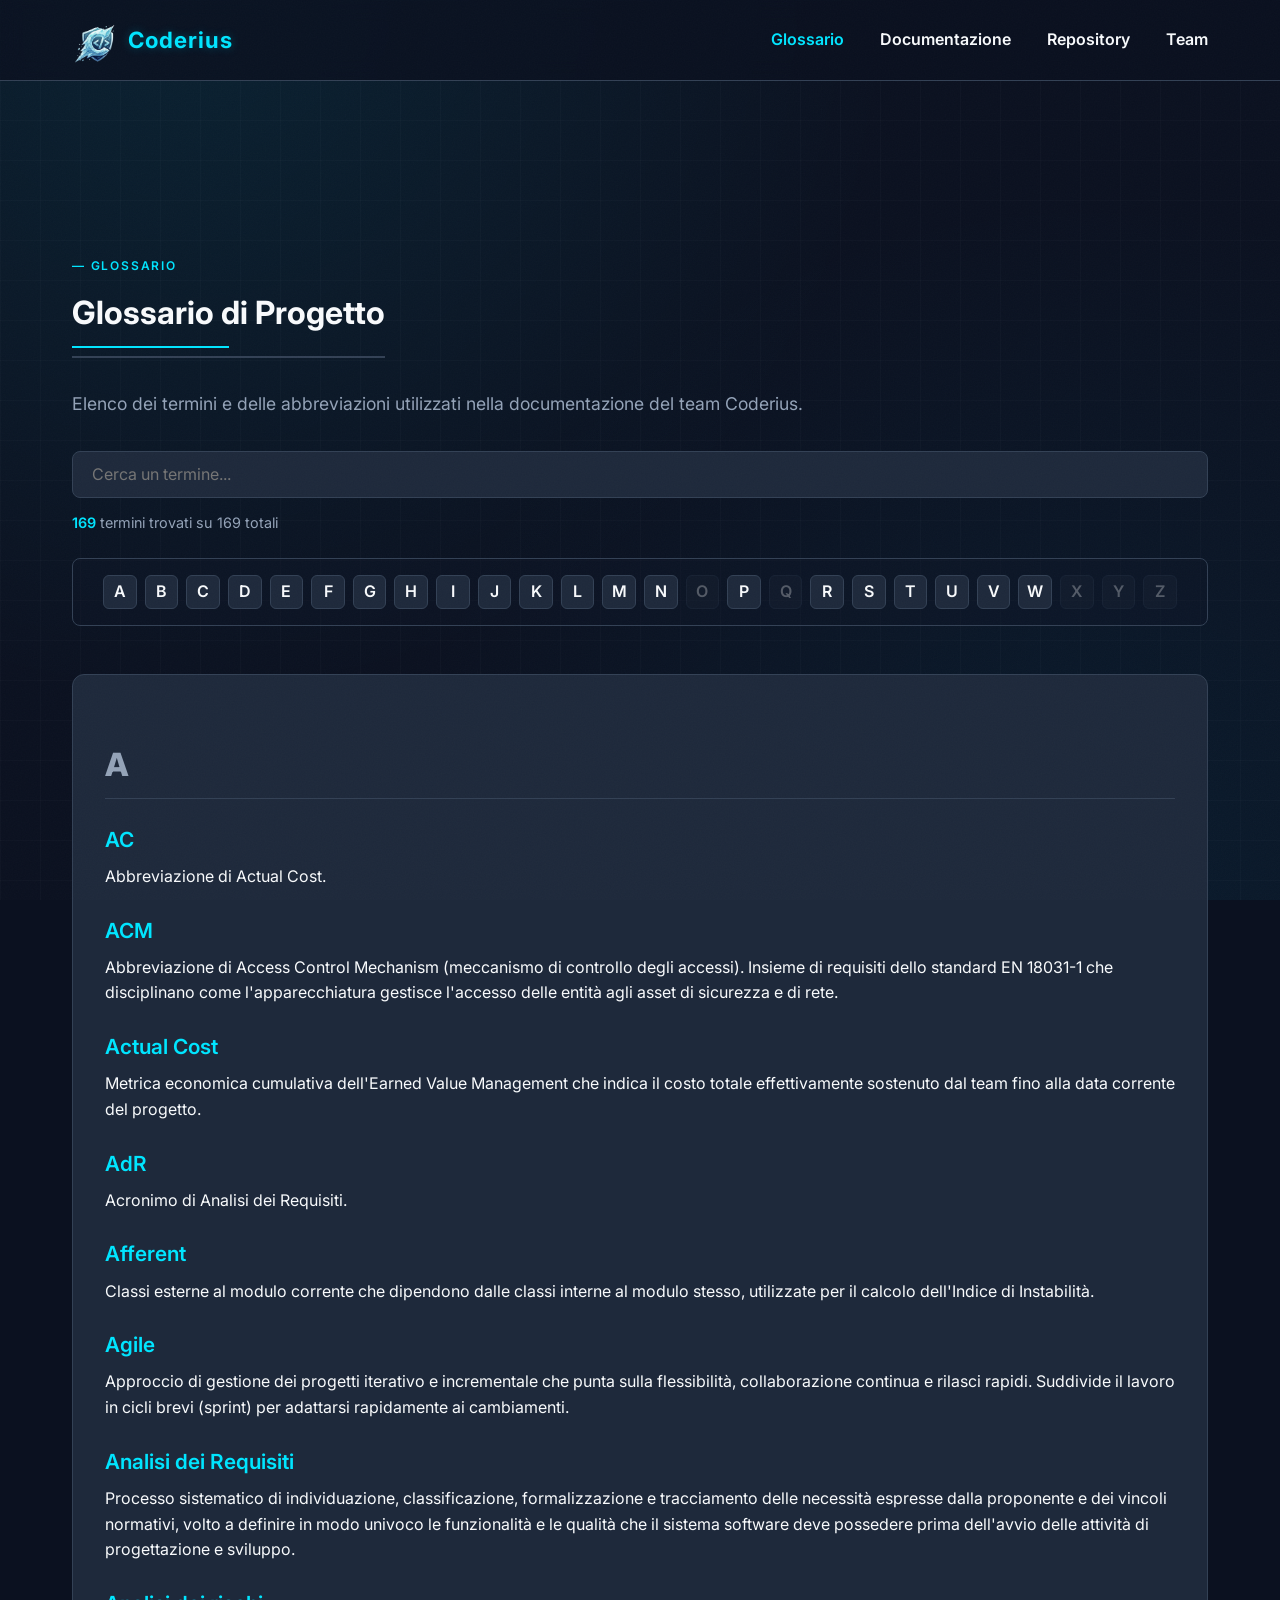
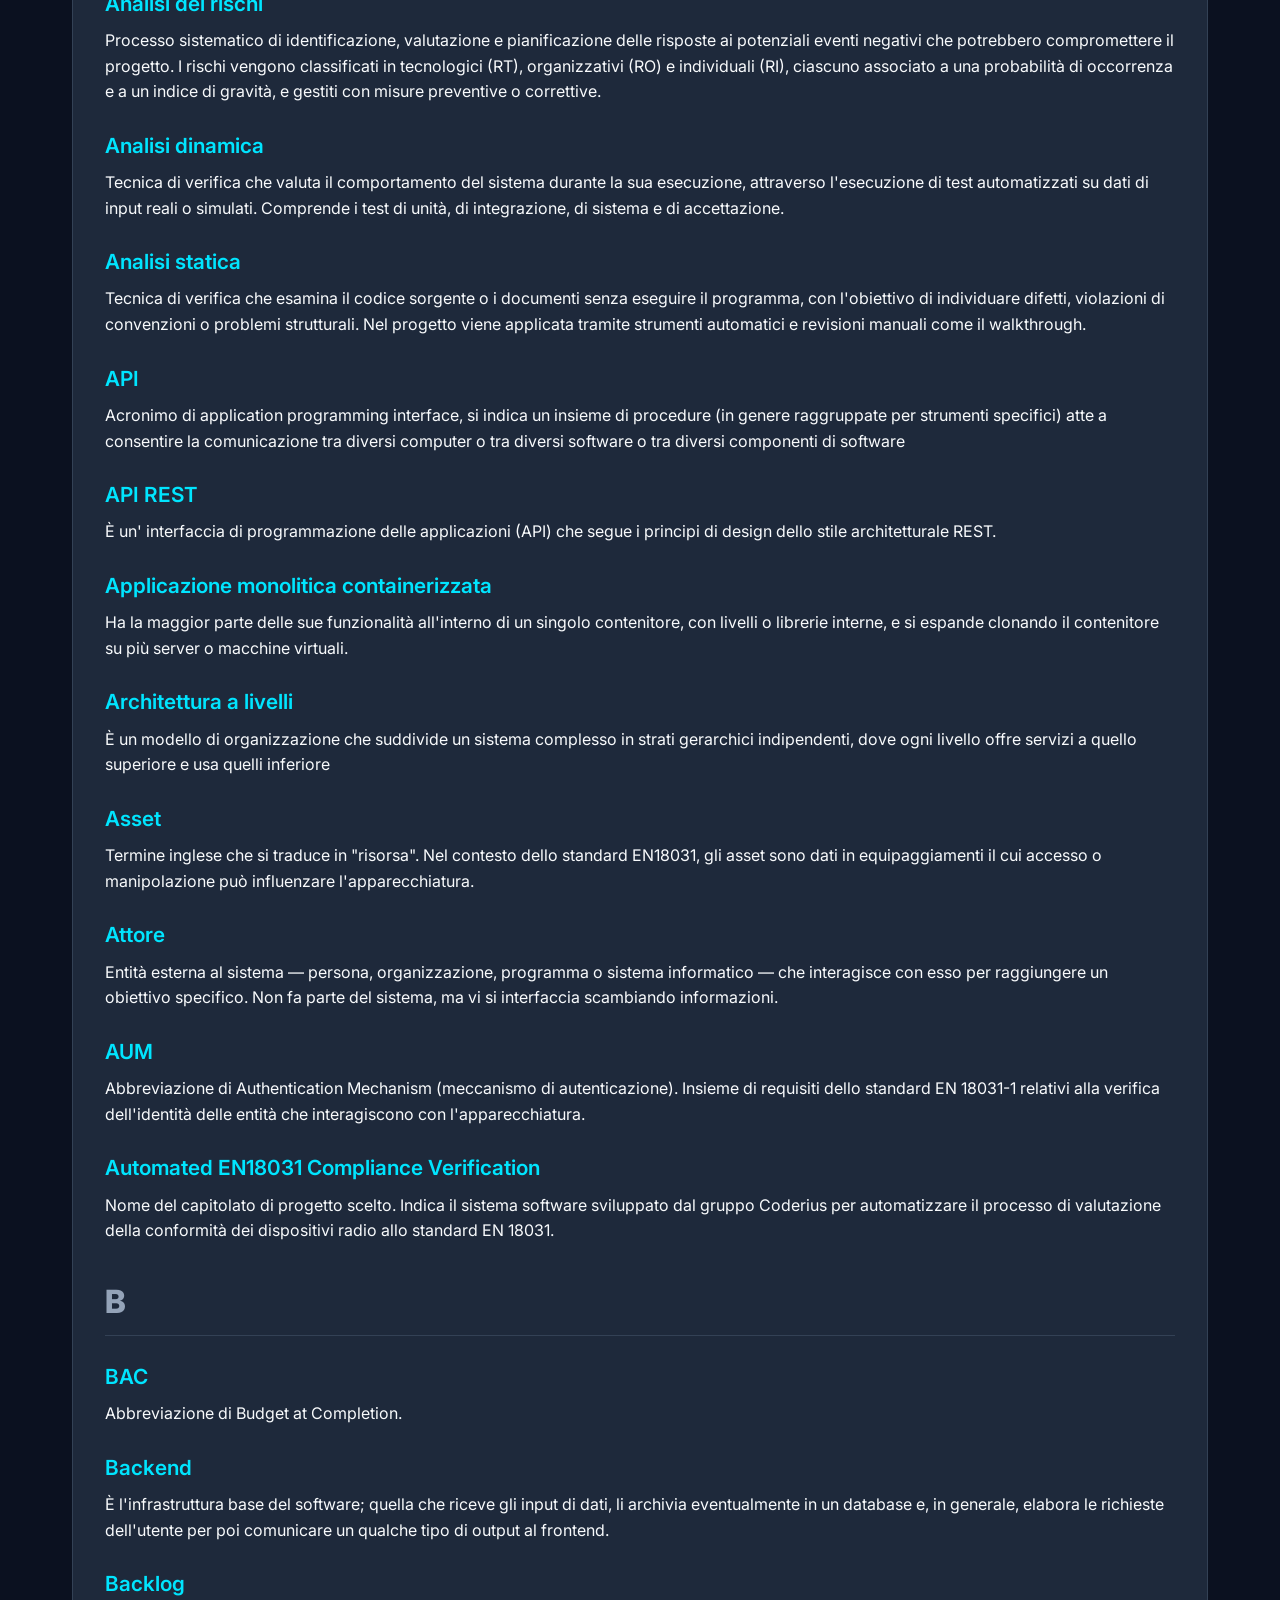
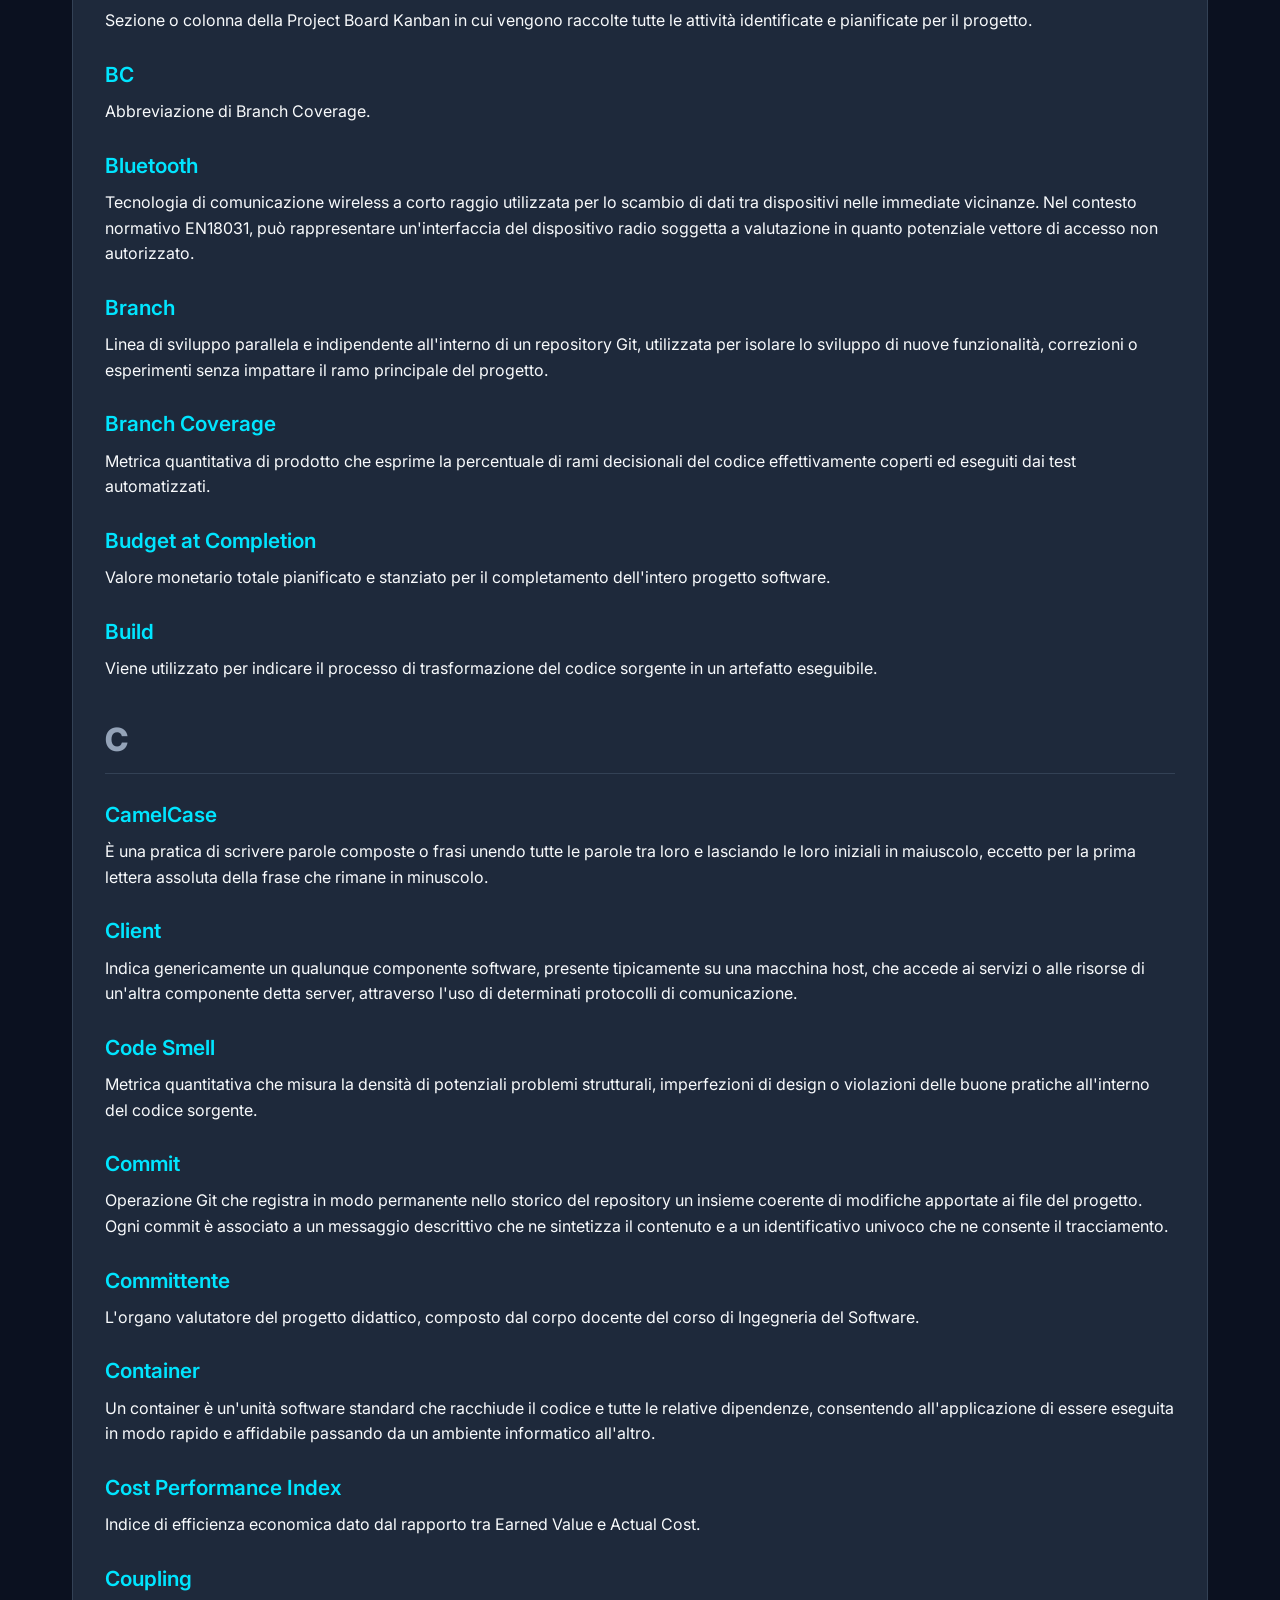
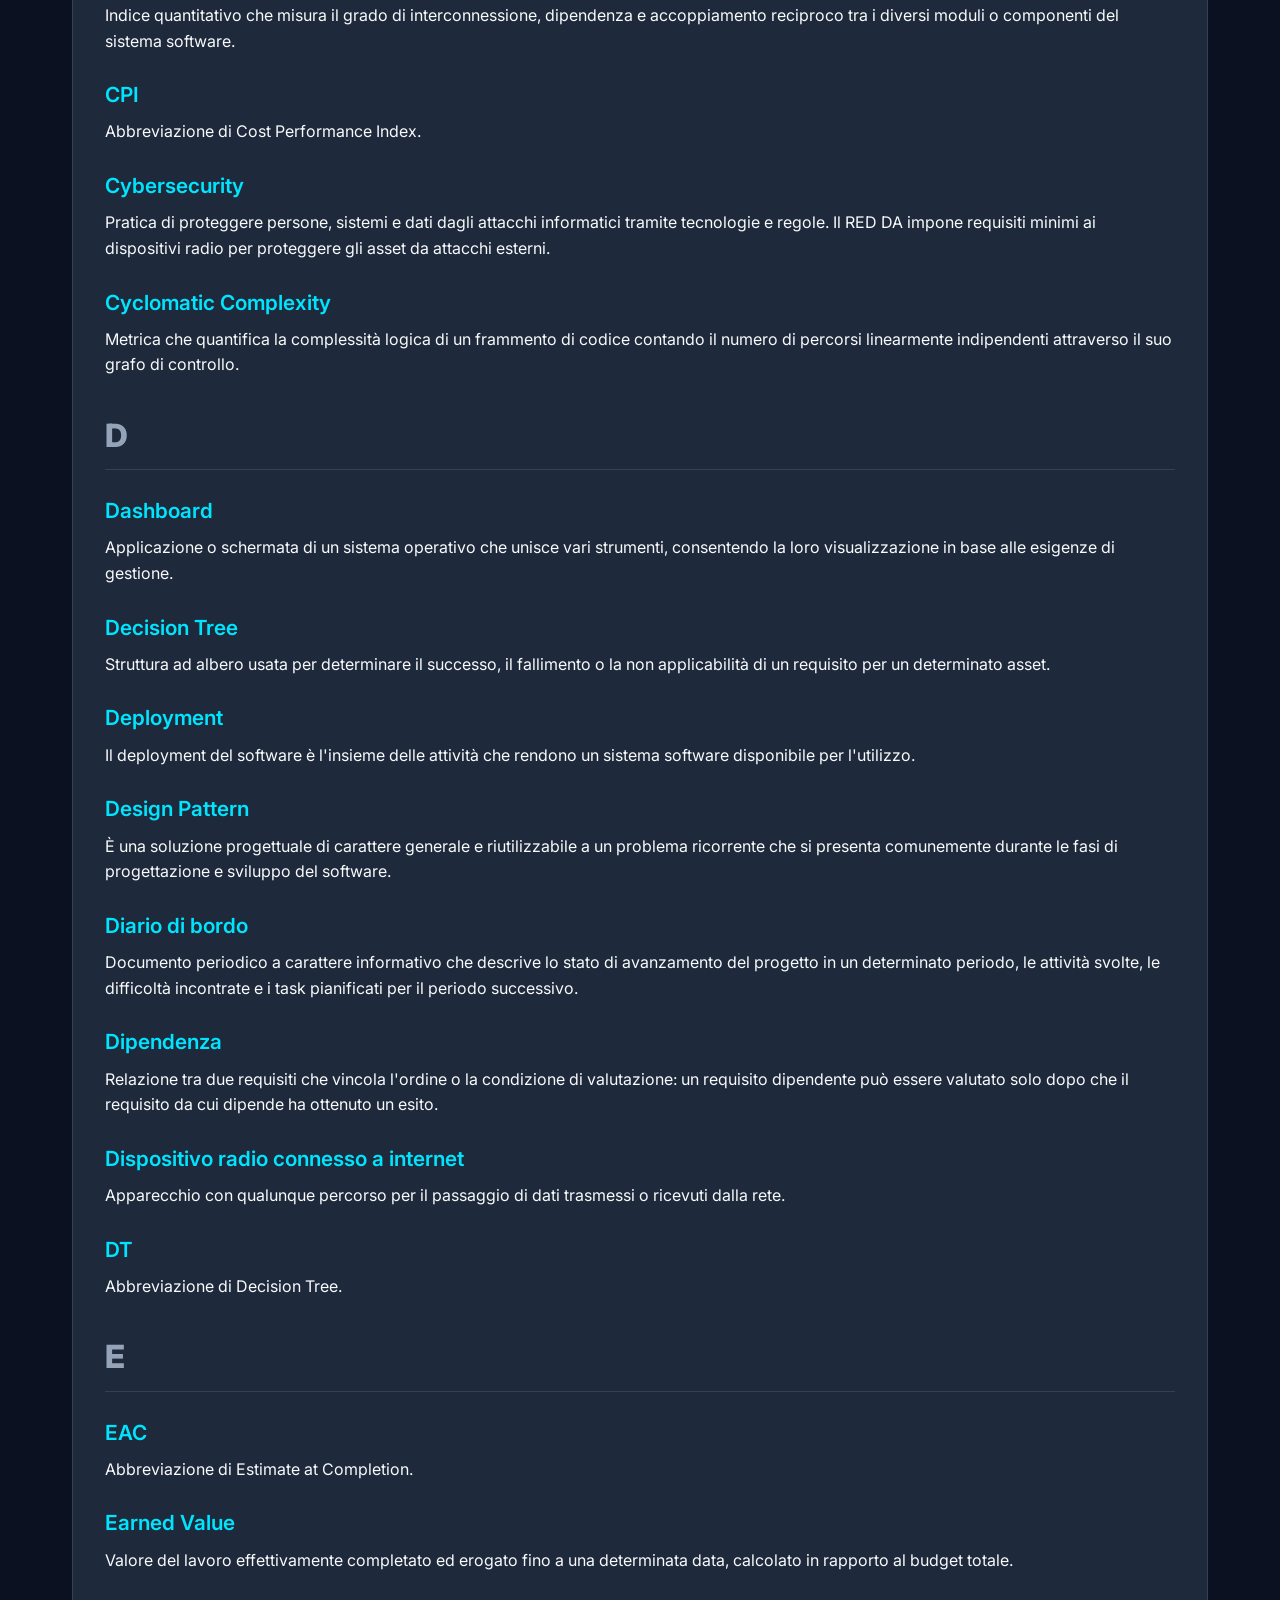
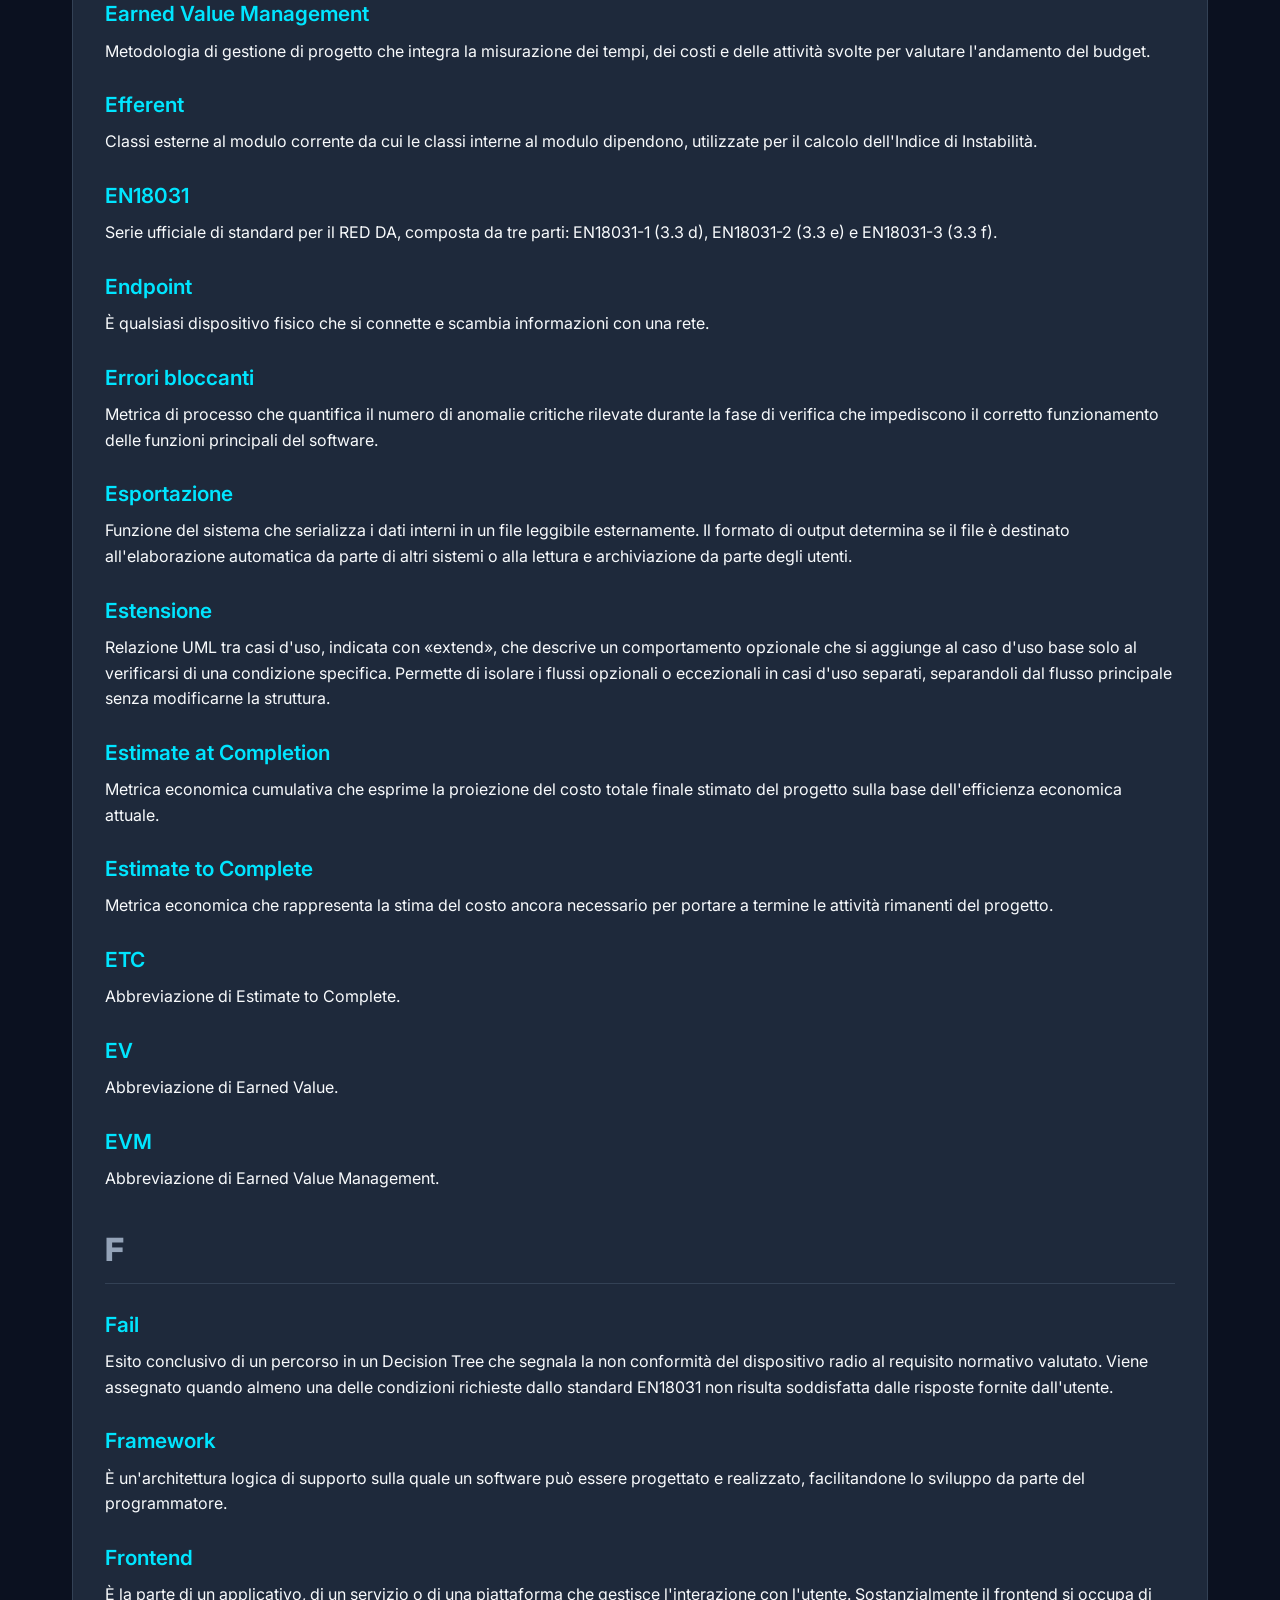
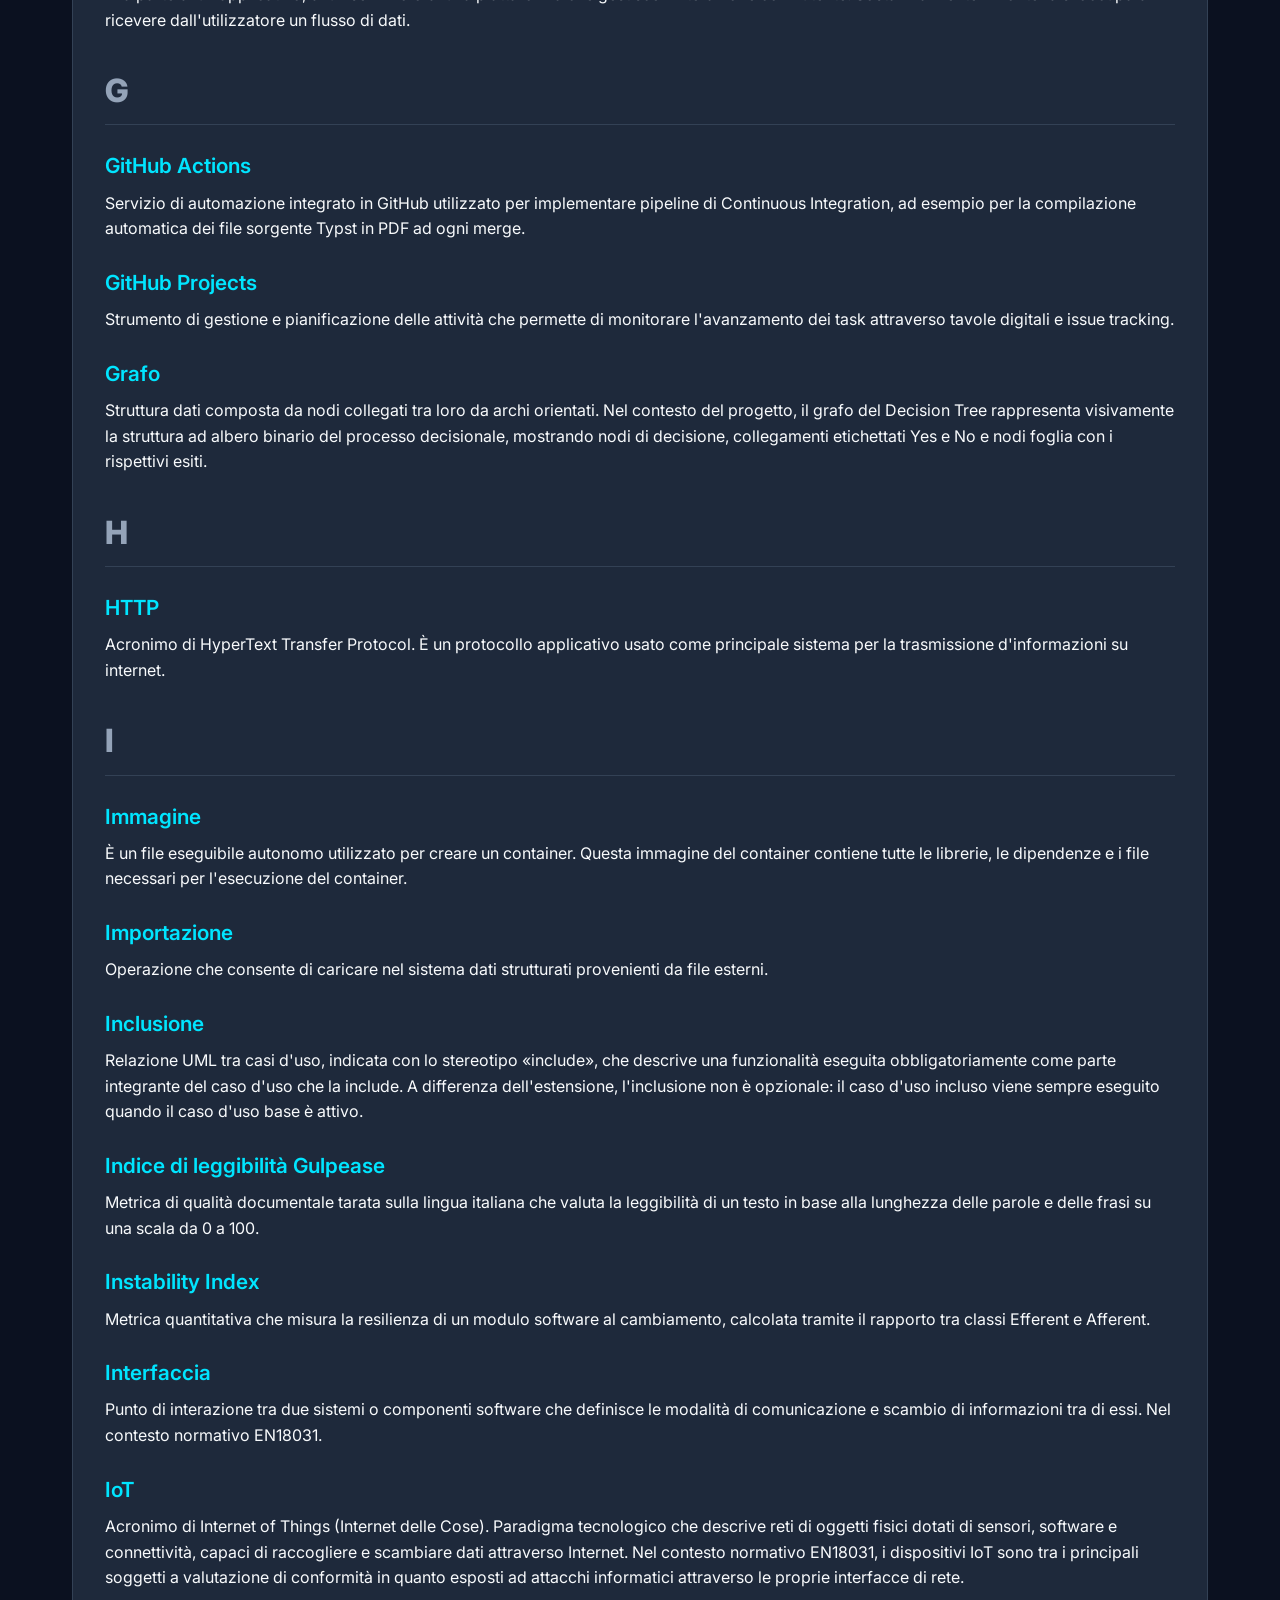
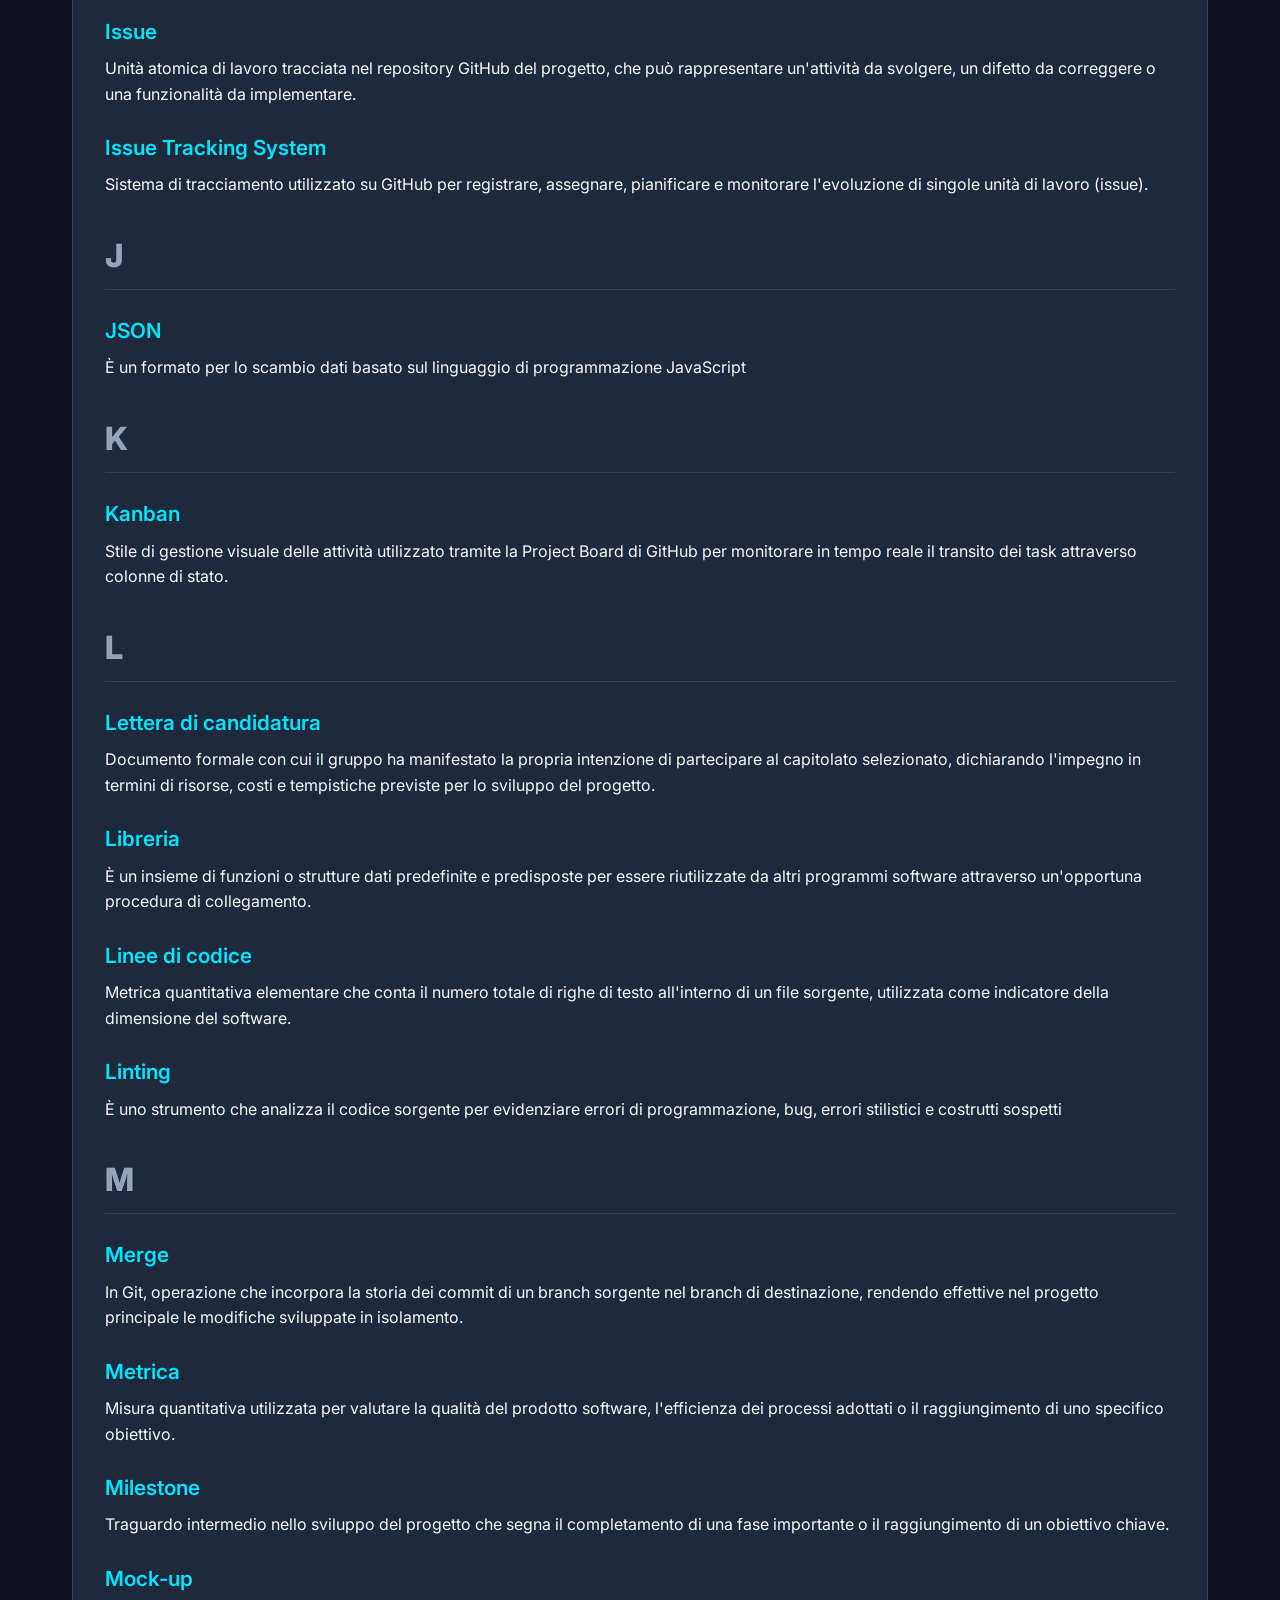
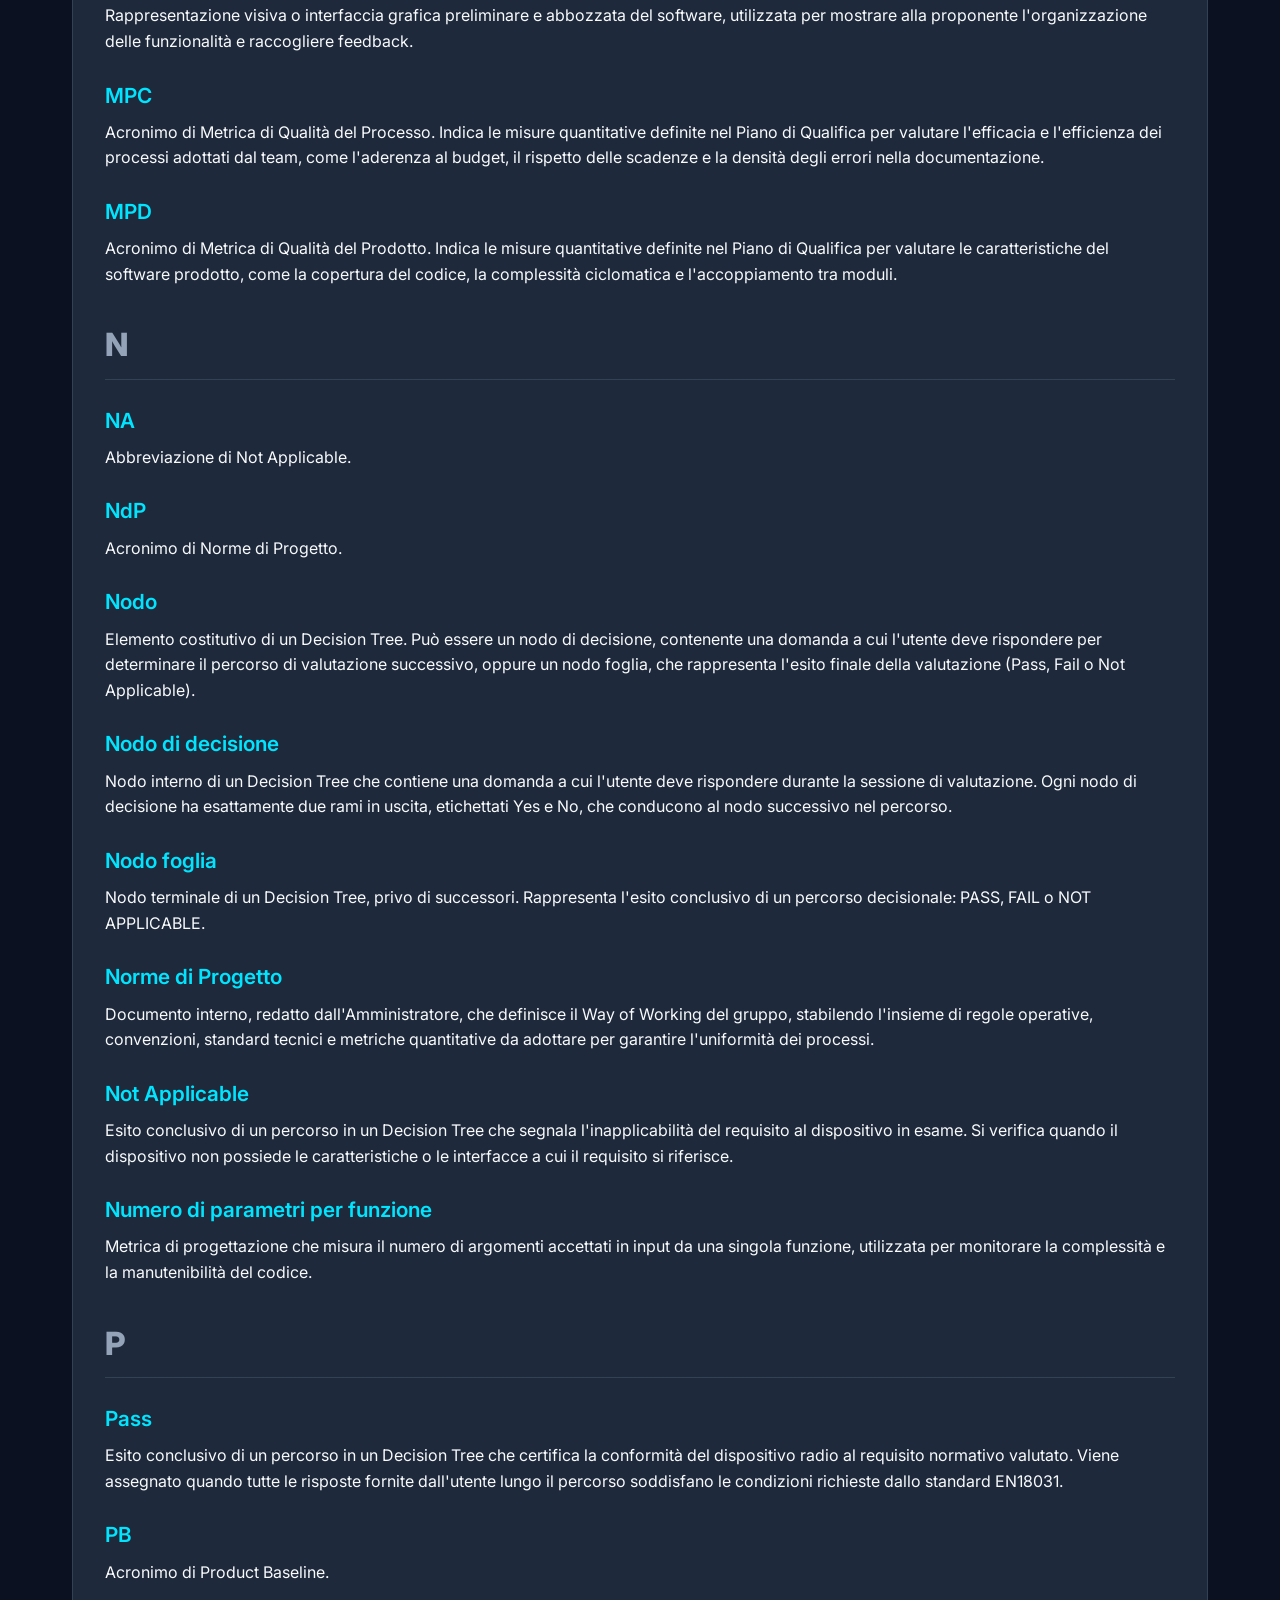
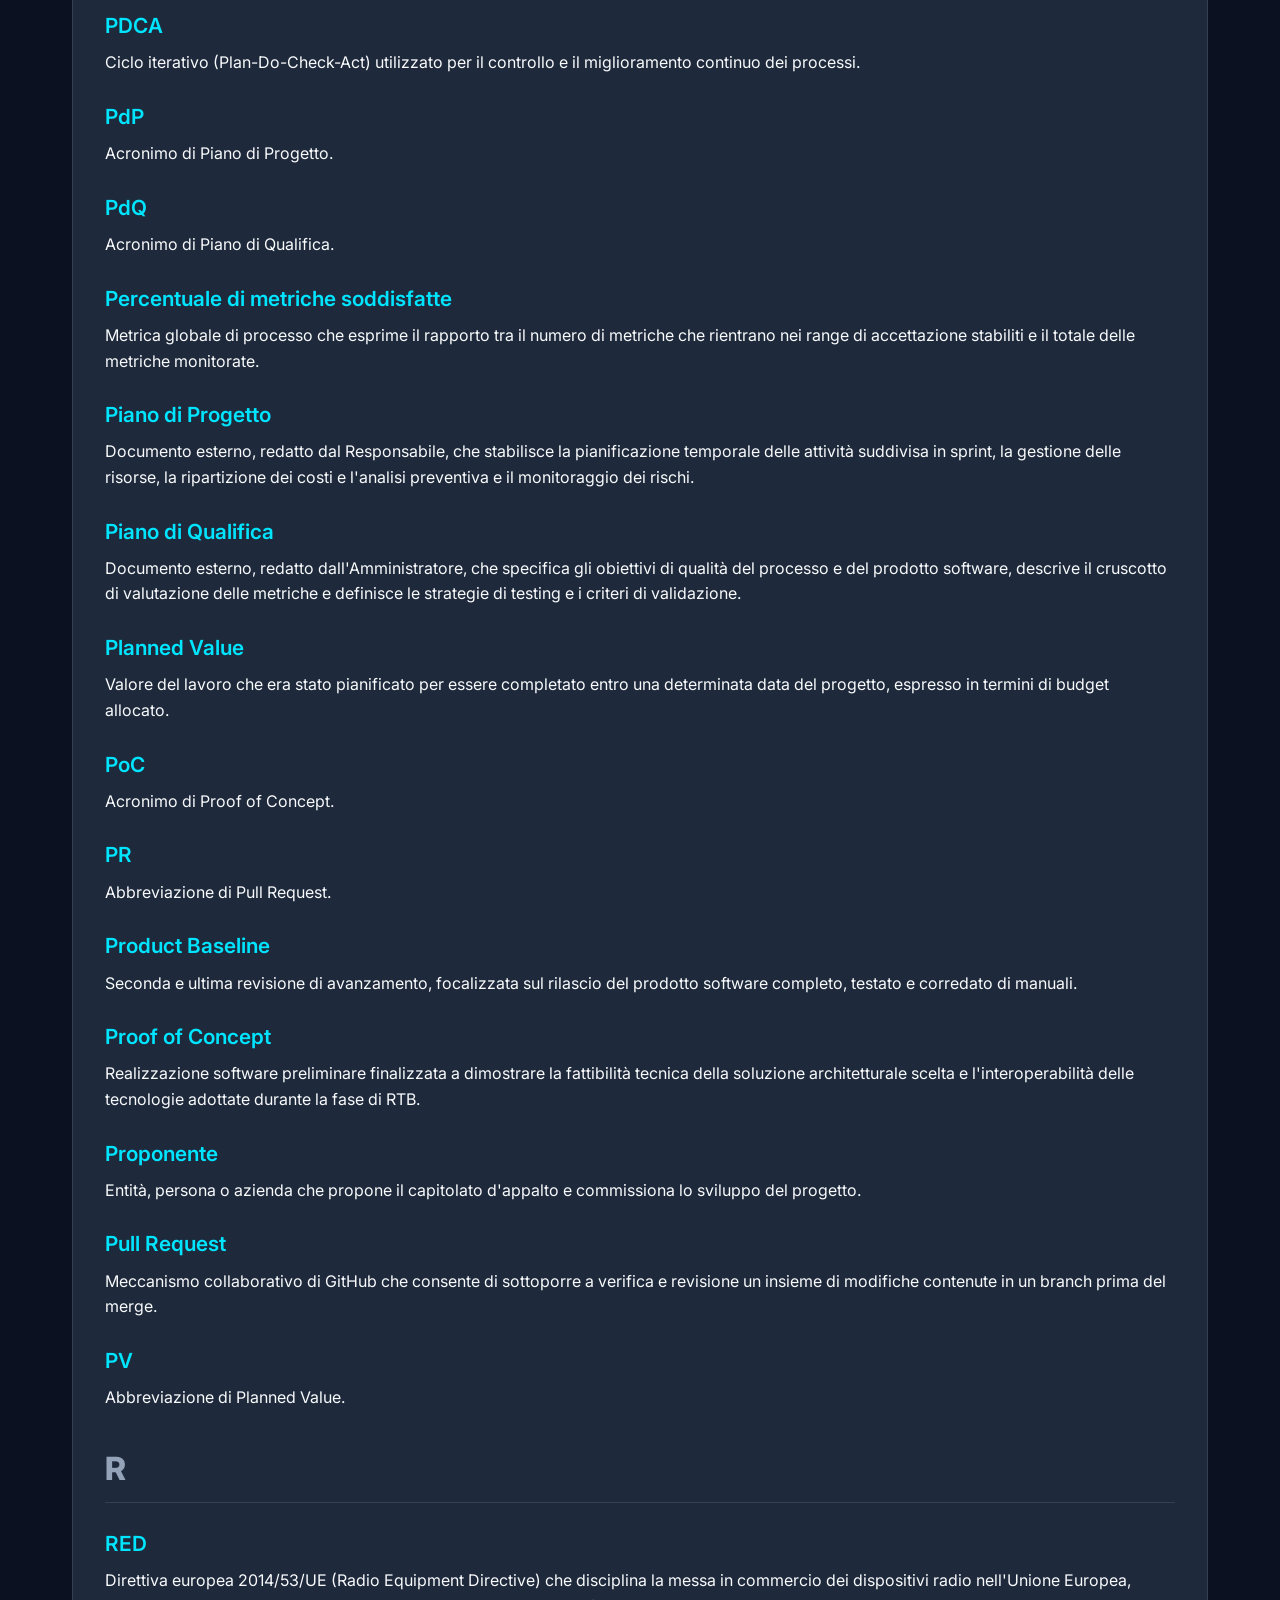
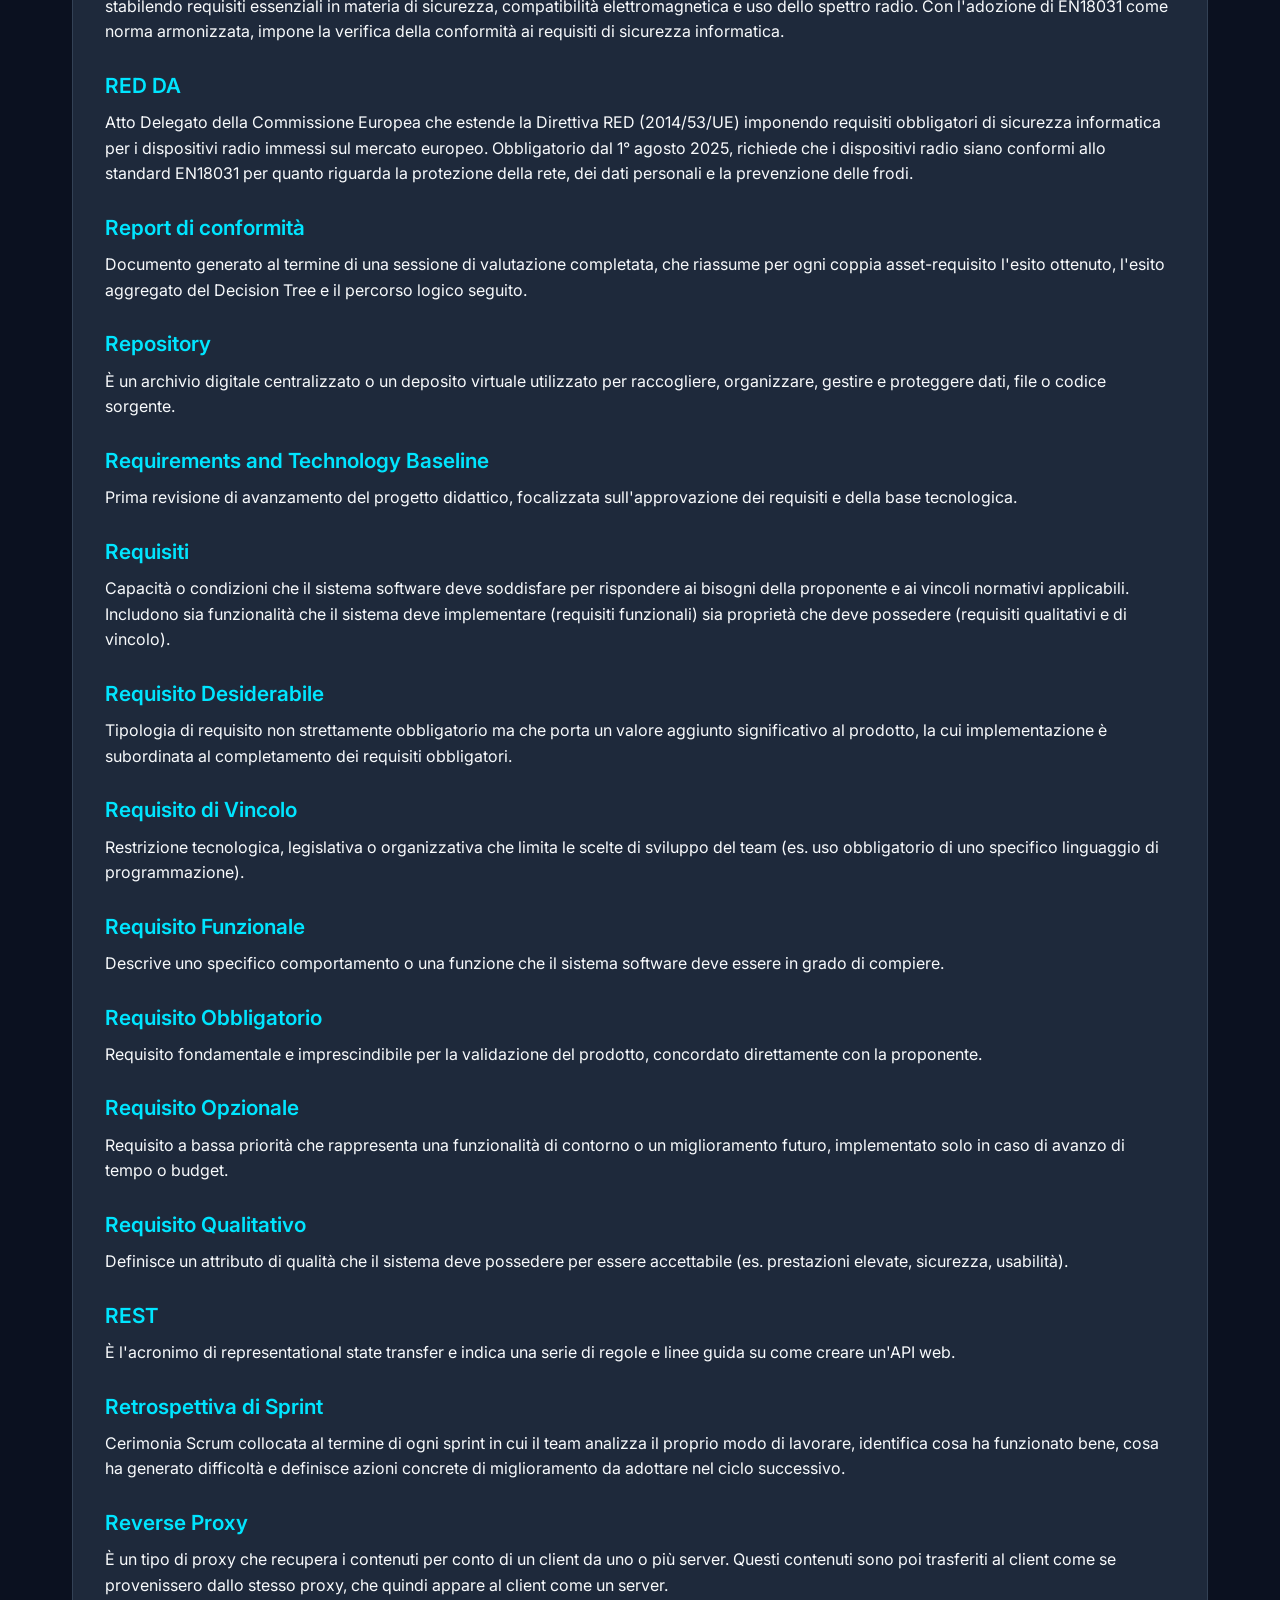
==== commit e2566e27: "auto: aggiornato index e glossario [skip ci]" ====
--- a/website/glossario.html
+++ b/website/glossario.html
@@ -38,7 +38,7 @@
                     <div class="glossary-search-wrapper">
                         <input type="text" id="glossary-search" placeholder="Cerca un termine..." autocomplete="off">
                         <p class="search-stats">
-                            <span id="found-count">40</span> termini trovati su <span id="total-count">40</span> totali
+                            <span id="found-count">169</span> termini trovati su <span id="total-count">169</span> totali
                         </p>
                     </div>
                     <nav class="glossary-index">
@@ -49,12 +49,12 @@
 <a href="#letter-D">D</a>
 <a href="#letter-E">E</a>
 <a href="#letter-F">F</a>
-<a class="disabled">G</a>
-<a class="disabled">H</a>
+<a href="#letter-G">G</a>
+<a href="#letter-H">H</a>
 <a href="#letter-I">I</a>
-<a class="disabled">J</a>
-<a class="disabled">K</a>
-<a class="disabled">L</a>
+<a href="#letter-J">J</a>
+<a href="#letter-K">K</a>
+<a href="#letter-L">L</a>
 <a href="#letter-M">M</a>
 <a href="#letter-N">N</a>
 <a class="disabled">O</a>
@@ -77,61 +77,195 @@
                         </p>
                     <!-- GLOSSARIO_LIST_START -->
 <div class="glossary-letter" id="letter-A">A</div>
-<div class="glossary-term" id="term-agile"><h3>Agile</h3><p>Approccio di gestione dei progetti iterativo e incrementale che punta sulla flessibilità, collaborazione continua e rilasci rapidi. Suddivide il lavoro in cicli brevi(sprint) per adattarsi rapidamente ai cambiamenti.</p></div>
-<div class="glossary-term" id="term-analisi-dei-requisiti"><h3>Analisi dei requisiti</h3><p>Processo di analisi dei requisiti per definire cosa fare prima del reale sviluppo.</p></div>
-<div class="glossary-term" id="term-analisi-dei-rischi"><h3>Analisi dei rischi</h3><p>Classificazione dei rischi rispettivamente tecnologici (RT), organizzativi (RO), e individuali (RI).</p></div>
-<div class="glossary-term" id="term-asset"><h3>Asset</h3><p>Termine inglese che si traduce in "risorsa"[cite: 7]. Nel contesto dello standard EN18031, gli asset sono dati in equipaggiamenti il cui accesso o manipolazione può influenzare l'apparecchiatura[cite: 8].</p></div>
-<div class="glossary-term" id="term-attore"><h3>Attore</h3><p>Un attore può essere una persona, un'azienda, un organizzazione, un programma o un sistema del computer (sia hardware che software) che interagisce con un sistema per raggiungere un obbiettivo.</p></div>
+<div class="glossary-term" id="term-ac"><h3>AC</h3><p>Abbreviazione di Actual Cost.</p></div>
+<div class="glossary-term" id="term-acm"><h3>ACM</h3><p>Abbreviazione di Access Control Mechanism (meccanismo di controllo degli accessi). Insieme di requisiti dello standard EN 18031-1 che disciplinano come l'apparecchiatura gestisce l'accesso delle entità agli asset di sicurezza e di rete.</p></div>
+<div class="glossary-term" id="term-actual-cost"><h3>Actual Cost</h3><p>Metrica economica cumulativa dell'Earned Value Management che indica il costo totale effettivamente sostenuto dal team fino alla data corrente del progetto.</p></div>
+<div class="glossary-term" id="term-adr"><h3>AdR</h3><p>Acronimo di Analisi dei Requisiti.</p></div>
+<div class="glossary-term" id="term-afferent"><h3>Afferent</h3><p>Classi esterne al modulo corrente che dipendono dalle classi interne al modulo stesso, utilizzate per il calcolo dell'Indice di Instabilità.</p></div>
+<div class="glossary-term" id="term-agile"><h3>Agile</h3><p>Approccio di gestione dei progetti iterativo e incrementale che punta sulla flessibilità, collaborazione continua e rilasci rapidi. Suddivide il lavoro in cicli brevi (sprint) per adattarsi rapidamente ai cambiamenti.</p></div>
+<div class="glossary-term" id="term-analisi-dei-requisiti"><h3>Analisi dei Requisiti</h3><p>Processo sistematico di individuazione, classificazione, formalizzazione e tracciamento delle necessità espresse dalla proponente e dei vincoli normativi, volto a definire in modo univoco le funzionalità e le qualità che il sistema software deve possedere prima dell'avvio delle attività di progettazione e sviluppo.</p></div>
+<div class="glossary-term" id="term-analisi-dei-rischi"><h3>Analisi dei rischi</h3><p>Processo sistematico di identificazione, valutazione e pianificazione delle risposte ai potenziali eventi negativi che potrebbero compromettere il progetto. I rischi vengono classificati in tecnologici (RT), organizzativi (RO) e individuali (RI), ciascuno associato a una probabilità di occorrenza e a un indice di gravità, e gestiti con misure preventive o correttive.</p></div>
+<div class="glossary-term" id="term-analisi-dinamica"><h3>Analisi dinamica</h3><p>Tecnica di verifica che valuta il comportamento del sistema durante la sua esecuzione, attraverso l'esecuzione di test automatizzati su dati di input reali o simulati. Comprende i test di unità, di integrazione, di sistema e di accettazione.</p></div>
+<div class="glossary-term" id="term-analisi-statica"><h3>Analisi statica</h3><p>Tecnica di verifica che esamina il codice sorgente o i documenti senza eseguire il programma, con l'obiettivo di individuare difetti, violazioni di convenzioni o problemi strutturali. Nel progetto viene applicata tramite strumenti automatici e revisioni manuali come il walkthrough.</p></div>
+<div class="glossary-term" id="term-api"><h3>API</h3><p>Acronimo di application programming interface, si indica un insieme di procedure (in genere raggruppate per strumenti specifici) atte a consentire la comunicazione tra diversi computer o tra diversi software o tra diversi componenti di software</p></div>
+<div class="glossary-term" id="term-api-rest"><h3>API REST</h3><p>È un' interfaccia di programmazione delle applicazioni (API) che segue i principi di design dello stile architetturale REST.</p></div>
+<div class="glossary-term" id="term-applicazione-monolitica-containerizzata"><h3>Applicazione monolitica containerizzata</h3><p>Ha la maggior parte delle sue funzionalità all'interno di un singolo contenitore, con livelli o librerie interne, e si espande clonando il contenitore su più server o macchine virtuali.</p></div>
+<div class="glossary-term" id="term-architettura-a-livelli"><h3>Architettura a livelli</h3><p>È un modello di organizzazione che suddivide un sistema complesso in strati gerarchici indipendenti, dove ogni livello offre servizi a quello superiore e usa quelli inferiore</p></div>
+<div class="glossary-term" id="term-asset"><h3>Asset</h3><p>Termine inglese che si traduce in "risorsa". Nel contesto dello standard EN18031, gli asset sono dati in equipaggiamenti il cui accesso o manipolazione può influenzare l'apparecchiatura.</p></div>
+<div class="glossary-term" id="term-attore"><h3>Attore</h3><p>Entità esterna al sistema — persona, organizzazione, programma o sistema informatico — che interagisce con esso per raggiungere un obiettivo specifico. Non fa parte del sistema, ma vi si interfaccia scambiando informazioni.</p></div>
+<div class="glossary-term" id="term-aum"><h3>AUM</h3><p>Abbreviazione di Authentication Mechanism (meccanismo di autenticazione). Insieme di requisiti dello standard EN 18031-1 relativi alla verifica dell'identità delle entità che interagiscono con l'apparecchiatura.</p></div>
+<div class="glossary-term" id="term-automated-en18031-compliance-verification"><h3>Automated EN18031 Compliance Verification</h3><p>Nome del capitolato di progetto scelto. Indica il sistema software sviluppato dal gruppo Coderius per automatizzare il processo di valutazione della conformità dei dispositivi radio allo standard EN 18031.</p></div>
 <div class="glossary-letter" id="letter-B">B</div>
+<div class="glossary-term" id="term-bac"><h3>BAC</h3><p>Abbreviazione di Budget at Completion.</p></div>
 <div class="glossary-term" id="term-backend"><h3>Backend</h3><p>È l'infrastruttura base del software; quella che riceve gli input di dati, li archivia eventualmente in un database e, in generale, elabora le richieste dell'utente per poi comunicare un qualche tipo di output al frontend.</p></div>
+<div class="glossary-term" id="term-backlog"><h3>Backlog</h3><p>Sezione o colonna della Project Board Kanban in cui vengono raccolte tutte le attività identificate e pianificate per il progetto.</p></div>
+<div class="glossary-term" id="term-bc"><h3>BC</h3><p>Abbreviazione di Branch Coverage.</p></div>
+<div class="glossary-term" id="term-bluetooth"><h3>Bluetooth</h3><p>Tecnologia di comunicazione wireless a corto raggio utilizzata per lo scambio di dati tra dispositivi nelle immediate vicinanze. Nel contesto normativo EN18031, può rappresentare un'interfaccia del dispositivo radio soggetta a valutazione in quanto potenziale vettore di accesso non autorizzato.</p></div>
+<div class="glossary-term" id="term-branch"><h3>Branch</h3><p>Linea di sviluppo parallela e indipendente all'interno di un repository Git, utilizzata per isolare lo sviluppo di nuove funzionalità, correzioni o esperimenti senza impattare il ramo principale del progetto.</p></div>
+<div class="glossary-term" id="term-branch-coverage"><h3>Branch Coverage</h3><p>Metrica quantitativa di prodotto che esprime la percentuale di rami decisionali del codice effettivamente coperti ed eseguiti dai test automatizzati.</p></div>
+<div class="glossary-term" id="term-budget-at-completion"><h3>Budget at Completion</h3><p>Valore monetario totale pianificato e stanziato per il completamento dell'intero progetto software.</p></div>
+<div class="glossary-term" id="term-build"><h3>Build</h3><p>Viene utilizzato per indicare il processo di trasformazione del codice sorgente in un artefatto eseguibile.</p></div>
 <div class="glossary-letter" id="letter-C">C</div>
-<div class="glossary-term" id="term-cybersecurity"><h3>Cybersecurity</h3><p>Pratica di proteggere persone, sistemi e dati dagli attacchi informatici tramite tecnologie e regole[cite: 9]. Il RED DA impone requisiti minimi ai dispositivi radio per proteggere gli asset da attacchi esterni.</p></div>
+<div class="glossary-term" id="term-camelcase"><h3>CamelCase</h3><p>È una pratica di scrivere parole composte o frasi unendo tutte le parole tra loro e lasciando le loro iniziali in maiuscolo, eccetto per la prima lettera assoluta della frase che rimane in minuscolo.</p></div>
+<div class="glossary-term" id="term-client"><h3>Client</h3><p>Indica genericamente un qualunque componente software, presente tipicamente su una macchina host, che accede ai servizi o alle risorse di un'altra componente detta server, attraverso l'uso di determinati protocolli di comunicazione.</p></div>
+<div class="glossary-term" id="term-code-smell"><h3>Code Smell</h3><p>Metrica quantitativa che misura la densità di potenziali problemi strutturali, imperfezioni di design o violazioni delle buone pratiche all'interno del codice sorgente.</p></div>
+<div class="glossary-term" id="term-commit"><h3>Commit</h3><p>Operazione Git che registra in modo permanente nello storico del repository un insieme coerente di modifiche apportate ai file del progetto. Ogni commit è associato a un messaggio descrittivo che ne sintetizza il contenuto e a un identificativo univoco che ne consente il tracciamento.</p></div>
+<div class="glossary-term" id="term-committente"><h3>Committente</h3><p>L'organo valutatore del progetto didattico, composto dal corpo docente del corso di Ingegneria del Software.</p></div>
+<div class="glossary-term" id="term-container"><h3>Container</h3><p>Un container è un'unità software standard che racchiude il codice e tutte le relative dipendenze, consentendo all'applicazione di essere eseguita in modo rapido e affidabile passando da un ambiente informatico all'altro.</p></div>
+<div class="glossary-term" id="term-cost-performance-index"><h3>Cost Performance Index</h3><p>Indice di efficienza economica dato dal rapporto tra Earned Value e Actual Cost.</p></div>
+<div class="glossary-term" id="term-coupling"><h3>Coupling</h3><p>Indice quantitativo che misura il grado di interconnessione, dipendenza e accoppiamento reciproco tra i diversi moduli o componenti del sistema software.</p></div>
+<div class="glossary-term" id="term-cpi"><h3>CPI</h3><p>Abbreviazione di Cost Performance Index.</p></div>
+<div class="glossary-term" id="term-cybersecurity"><h3>Cybersecurity</h3><p>Pratica di proteggere persone, sistemi e dati dagli attacchi informatici tramite tecnologie e regole. Il RED DA impone requisiti minimi ai dispositivi radio per proteggere gli asset da attacchi esterni.</p></div>
+<div class="glossary-term" id="term-cyclomatic-complexity"><h3>Cyclomatic Complexity</h3><p>Metrica che quantifica la complessità logica di un frammento di codice contando il numero di percorsi linearmente indipendenti attraverso il suo grafo di controllo.</p></div>
 <div class="glossary-letter" id="letter-D">D</div>
 <div class="glossary-term" id="term-dashboard"><h3>Dashboard</h3><p>Applicazione o schermata di un sistema operativo che unisce vari strumenti, consentendo la loro visualizzazione in base alle esigenze di gestione.</p></div>
 <div class="glossary-term" id="term-decision-tree"><h3>Decision Tree</h3><p>Struttura ad albero usata per determinare il successo, il fallimento o la non applicabilità di un requisito per un determinato asset.</p></div>
+<div class="glossary-term" id="term-deployment"><h3>Deployment</h3><p>Il deployment del software è l'insieme delle attività che rendono un sistema software disponibile per l'utilizzo.</p></div>
+<div class="glossary-term" id="term-design-pattern"><h3>Design Pattern</h3><p>È una soluzione progettuale di carattere generale e riutilizzabile a un problema ricorrente che si presenta comunemente durante le fasi di progettazione e sviluppo del software.</p></div>
+<div class="glossary-term" id="term-diario-di-bordo"><h3>Diario di bordo</h3><p>Documento periodico a carattere informativo che descrive lo stato di avanzamento del progetto in un determinato periodo, le attività svolte, le difficoltà incontrate e i task pianificati per il periodo successivo.</p></div>
+<div class="glossary-term" id="term-dipendenza"><h3>Dipendenza</h3><p>Relazione tra due requisiti che vincola l'ordine o la condizione di valutazione: un requisito dipendente può essere valutato solo dopo che il requisito da cui dipende ha ottenuto un esito.</p></div>
 <div class="glossary-term" id="term-dispositivo-radio-connesso-a-internet"><h3>Dispositivo radio connesso a internet</h3><p>Apparecchio con qualunque percorso per il passaggio di dati trasmessi o ricevuti dalla rete.</p></div>
 <div class="glossary-term" id="term-dt"><h3>DT</h3><p>Abbreviazione di Decision Tree.</p></div>
 <div class="glossary-letter" id="letter-E">E</div>
+<div class="glossary-term" id="term-eac"><h3>EAC</h3><p>Abbreviazione di Estimate at Completion.</p></div>
+<div class="glossary-term" id="term-earned-value"><h3>Earned Value</h3><p>Valore del lavoro effettivamente completato ed erogato fino a una determinata data, calcolato in rapporto al budget totale.</p></div>
+<div class="glossary-term" id="term-earned-value-management"><h3>Earned Value Management</h3><p>Metodologia di gestione di progetto che integra la misurazione dei tempi, dei costi e delle attività svolte per valutare l'andamento del budget.</p></div>
+<div class="glossary-term" id="term-efferent"><h3>Efferent</h3><p>Classi esterne al modulo corrente da cui le classi interne al modulo dipendono, utilizzate per il calcolo dell'Indice di Instabilità.</p></div>
 <div class="glossary-term" id="term-en18031"><h3>EN18031</h3><p>Serie ufficiale di standard per il RED DA, composta da tre parti: EN18031-1 (3.3 d), EN18031-2 (3.3 e) e EN18031-3 (3.3 f).</p></div>
+<div class="glossary-term" id="term-endpoint"><h3>Endpoint</h3><p>È qualsiasi dispositivo fisico che si connette e scambia informazioni con una rete.</p></div>
+<div class="glossary-term" id="term-errori-bloccanti"><h3>Errori bloccanti</h3><p>Metrica di processo che quantifica il numero di anomalie critiche rilevate durante la fase di verifica che impediscono il corretto funzionamento delle funzioni principali del software.</p></div>
+<div class="glossary-term" id="term-esportazione"><h3>Esportazione</h3><p>Funzione del sistema che serializza i dati interni in un file leggibile esternamente. Il formato di output determina se il file è destinato all'elaborazione automatica da parte di altri sistemi o alla lettura e archiviazione da parte degli utenti.</p></div>
+<div class="glossary-term" id="term-estensione"><h3>Estensione</h3><p>Relazione UML tra casi d'uso, indicata con «extend», che descrive un comportamento opzionale che si aggiunge al caso d'uso base solo al verificarsi di una condizione specifica. Permette di isolare i flussi opzionali o eccezionali in casi d'uso separati, separandoli dal flusso principale senza modificarne la struttura.</p></div>
+<div class="glossary-term" id="term-estimate-at-completion"><h3>Estimate at Completion</h3><p>Metrica economica cumulativa che esprime la proiezione del costo totale finale stimato del progetto sulla base dell'efficienza economica attuale.</p></div>
+<div class="glossary-term" id="term-estimate-to-complete"><h3>Estimate to Complete</h3><p>Metrica economica che rappresenta la stima del costo ancora necessario per portare a termine le attività rimanenti del progetto.</p></div>
+<div class="glossary-term" id="term-etc"><h3>ETC</h3><p>Abbreviazione di Estimate to Complete.</p></div>
+<div class="glossary-term" id="term-ev"><h3>EV</h3><p>Abbreviazione di Earned Value.</p></div>
+<div class="glossary-term" id="term-evm"><h3>EVM</h3><p>Abbreviazione di Earned Value Management.</p></div>
 <div class="glossary-letter" id="letter-F">F</div>
-<div class="glossary-term" id="term-frontend"><h3>FrontEnd</h3><p>È la parte di un applicativo, di un servizio o di una piattaforma che gestisce l'interazione con l'utente. Sostanzialmente il frontend si occupa di ricevere dall'utilizzatore un flusso di dati.</p></div>
+<div class="glossary-term" id="term-fail"><h3>Fail</h3><p>Esito conclusivo di un percorso in un Decision Tree che segnala la non conformità del dispositivo radio al requisito normativo valutato. Viene assegnato quando almeno una delle condizioni richieste dallo standard EN18031 non risulta soddisfatta dalle risposte fornite dall'utente.</p></div>
+<div class="glossary-term" id="term-framework"><h3>Framework</h3><p>È un'architettura logica di supporto sulla quale un software può essere progettato e realizzato, facilitandone lo sviluppo da parte del programmatore.</p></div>
+<div class="glossary-term" id="term-frontend"><h3>Frontend</h3><p>È la parte di un applicativo, di un servizio o di una piattaforma che gestisce l'interazione con l'utente. Sostanzialmente il frontend si occupa di ricevere dall'utilizzatore un flusso di dati.</p></div>
+<div class="glossary-letter" id="letter-G">G</div>
+<div class="glossary-term" id="term-github-actions"><h3>GitHub Actions</h3><p>Servizio di automazione integrato in GitHub utilizzato per implementare pipeline di Continuous Integration, ad esempio per la compilazione automatica dei file sorgente Typst in PDF ad ogni merge.</p></div>
+<div class="glossary-term" id="term-github-projects"><h3>GitHub Projects</h3><p>Strumento di gestione e pianificazione delle attività che permette di monitorare l'avanzamento dei task attraverso tavole digitali e issue tracking.</p></div>
+<div class="glossary-term" id="term-grafo"><h3>Grafo</h3><p>Struttura dati composta da nodi collegati tra loro da archi orientati. Nel contesto del progetto, il grafo del Decision Tree rappresenta visivamente la struttura ad albero binario del processo decisionale, mostrando nodi di decisione, collegamenti etichettati Yes e No e nodi foglia con i rispettivi esiti.</p></div>
+<div class="glossary-letter" id="letter-H">H</div>
+<div class="glossary-term" id="term-http"><h3>HTTP</h3><p>Acronimo di HyperText Transfer Protocol. È un protocollo applicativo usato come principale sistema per la trasmissione d'informazioni su internet.</p></div>
 <div class="glossary-letter" id="letter-I">I</div>
-<div class="glossary-term" id="term-iot"><h3>IoT</h3><p>Abbreviazione di Internet of Things, ovvero l'estensione di internet al mondo degli oggetti e dei luoghi concreti.</p></div>
+<div class="glossary-term" id="term-immagine"><h3>Immagine</h3><p>È un file eseguibile autonomo utilizzato per creare un container. Questa immagine del container contiene tutte le librerie, le dipendenze e i file necessari per l'esecuzione del container.</p></div>
+<div class="glossary-term" id="term-importazione"><h3>Importazione</h3><p>Operazione che consente di caricare nel sistema dati strutturati provenienti da file esterni.</p></div>
+<div class="glossary-term" id="term-inclusione"><h3>Inclusione</h3><p>Relazione UML tra casi d'uso, indicata con lo stereotipo «include», che descrive una funzionalità eseguita obbligatoriamente come parte integrante del caso d'uso che la include. A differenza dell'estensione, l'inclusione non è opzionale: il caso d'uso incluso viene sempre eseguito quando il caso d'uso base è attivo.</p></div>
+<div class="glossary-term" id="term-indice-di-leggibilità-gulpease"><h3>Indice di leggibilità Gulpease</h3><p>Metrica di qualità documentale tarata sulla lingua italiana che valuta la leggibilità di un testo in base alla lunghezza delle parole e delle frasi su una scala da 0 a 100.</p></div>
+<div class="glossary-term" id="term-instability-index"><h3>Instability Index</h3><p>Metrica quantitativa che misura la resilienza di un modulo software al cambiamento, calcolata tramite il rapporto tra classi Efferent e Afferent.</p></div>
+<div class="glossary-term" id="term-interfaccia"><h3>Interfaccia</h3><p>Punto di interazione tra due sistemi o componenti software che definisce le modalità di comunicazione e scambio di informazioni tra di essi. Nel contesto normativo EN18031.</p></div>
+<div class="glossary-term" id="term-iot"><h3>IoT</h3><p>Acronimo di Internet of Things (Internet delle Cose). Paradigma tecnologico che descrive reti di oggetti fisici dotati di sensori, software e connettività, capaci di raccogliere e scambiare dati attraverso Internet. Nel contesto normativo EN18031, i dispositivi IoT sono tra i principali soggetti a valutazione di conformità in quanto esposti ad attacchi informatici attraverso le proprie interfacce di rete.</p></div>
+<div class="glossary-term" id="term-issue"><h3>Issue</h3><p>Unità atomica di lavoro tracciata nel repository GitHub del progetto, che può rappresentare un'attività da svolgere, un difetto da correggere o una funzionalità da implementare.</p></div>
+<div class="glossary-term" id="term-issue-tracking-system"><h3>Issue Tracking System</h3><p>Sistema di tracciamento utilizzato su GitHub per registrare, assegnare, pianificare e monitorare l'evoluzione di singole unità di lavoro (issue).</p></div>
+<div class="glossary-letter" id="letter-J">J</div>
+<div class="glossary-term" id="term-json"><h3>JSON</h3><p>È un formato per lo scambio dati basato sul linguaggio di programmazione JavaScript</p></div>
+<div class="glossary-letter" id="letter-K">K</div>
+<div class="glossary-term" id="term-kanban"><h3>Kanban</h3><p>Stile di gestione visuale delle attività utilizzato tramite la Project Board di GitHub per monitorare in tempo reale il transito dei task attraverso colonne di stato.</p></div>
+<div class="glossary-letter" id="letter-L">L</div>
+<div class="glossary-term" id="term-lettera-di-candidatura"><h3>Lettera di candidatura</h3><p>Documento formale con cui il gruppo ha manifestato la propria intenzione di partecipare al capitolato selezionato, dichiarando l'impegno in termini di risorse, costi e tempistiche previste per lo sviluppo del progetto.</p></div>
+<div class="glossary-term" id="term-libreria"><h3>Libreria</h3><p>È un insieme di funzioni o strutture dati predefinite e predisposte per essere riutilizzate da altri programmi software attraverso un'opportuna procedura di collegamento.</p></div>
+<div class="glossary-term" id="term-linee-di-codice"><h3>Linee di codice</h3><p>Metrica quantitativa elementare che conta il numero totale di righe di testo all'interno di un file sorgente, utilizzata come indicatore della dimensione del software.</p></div>
+<div class="glossary-term" id="term-linting"><h3>Linting</h3><p>È uno strumento che analizza il codice sorgente per evidenziare errori di programmazione, bug, errori stilistici e costrutti sospetti</p></div>
 <div class="glossary-letter" id="letter-M">M</div>
+<div class="glossary-term" id="term-merge"><h3>Merge</h3><p>In Git, operazione che incorpora la storia dei commit di un branch sorgente nel branch di destinazione, rendendo effettive nel progetto principale le modifiche sviluppate in isolamento.</p></div>
 <div class="glossary-term" id="term-metrica"><h3>Metrica</h3><p>Misura quantitativa utilizzata per valutare la qualità del prodotto software, l'efficienza dei processi adottati o il raggiungimento di uno specifico obiettivo.</p></div>
 <div class="glossary-term" id="term-milestone"><h3>Milestone</h3><p>Traguardo intermedio nello sviluppo del progetto che segna il completamento di una fase importante o il raggiungimento di un obiettivo chiave.</p></div>
+<div class="glossary-term" id="term-mock-up"><h3>Mock-up</h3><p>Rappresentazione visiva o interfaccia grafica preliminare e abbozzata del software, utilizzata per mostrare alla proponente l'organizzazione delle funzionalità e raccogliere feedback.</p></div>
+<div class="glossary-term" id="term-mpc"><h3>MPC</h3><p>Acronimo di Metrica di Qualità del Processo. Indica le misure quantitative definite nel Piano di Qualifica per valutare l'efficacia e l'efficienza dei processi adottati dal team, come l'aderenza al budget, il rispetto delle scadenze e la densità degli errori nella documentazione.</p></div>
+<div class="glossary-term" id="term-mpd"><h3>MPD</h3><p>Acronimo di Metrica di Qualità del Prodotto. Indica le misure quantitative definite nel Piano di Qualifica per valutare le caratteristiche del software prodotto, come la copertura del codice, la complessità ciclomatica e l'accoppiamento tra moduli.</p></div>
 <div class="glossary-letter" id="letter-N">N</div>
-<div class="glossary-term" id="term-nodo"><h3>Nodo</h3><p>In questo contesto il nodo è un elemento del decisione tree che può contenere una domanda per verificare il corretto passaggio di un requisito. Oppure può contenere l'esito finale della valutazione del decision tree.</p></div>
+<div class="glossary-term" id="term-na"><h3>NA</h3><p>Abbreviazione di Not Applicable.</p></div>
+<div class="glossary-term" id="term-ndp"><h3>NdP</h3><p>Acronimo di Norme di Progetto.</p></div>
+<div class="glossary-term" id="term-nodo"><h3>Nodo</h3><p>Elemento costitutivo di un Decision Tree. Può essere un nodo di decisione, contenente una domanda a cui l'utente deve rispondere per determinare il percorso di valutazione successivo, oppure un nodo foglia, che rappresenta l'esito finale della valutazione (Pass, Fail o Not Applicable).</p></div>
+<div class="glossary-term" id="term-nodo-di-decisione"><h3>Nodo di decisione</h3><p>Nodo interno di un Decision Tree che contiene una domanda a cui l'utente deve rispondere durante la sessione di valutazione. Ogni nodo di decisione ha esattamente due rami in uscita, etichettati Yes e No, che conducono al nodo successivo nel percorso.</p></div>
+<div class="glossary-term" id="term-nodo-foglia"><h3>Nodo foglia</h3><p>Nodo terminale di un Decision Tree, privo di successori. Rappresenta l'esito conclusivo di un percorso decisionale: PASS, FAIL o NOT APPLICABLE.</p></div>
+<div class="glossary-term" id="term-norme-di-progetto"><h3>Norme di Progetto</h3><p>Documento interno, redatto dall'Amministratore, che definisce il Way of Working del gruppo, stabilendo l'insieme di regole operative, convenzioni, standard tecnici e metriche quantitative da adottare per garantire l'uniformità dei processi.</p></div>
+<div class="glossary-term" id="term-not-applicable"><h3>Not Applicable</h3><p>Esito conclusivo di un percorso in un Decision Tree che segnala l'inapplicabilità del requisito al dispositivo in esame. Si verifica quando il dispositivo non possiede le caratteristiche o le interfacce a cui il requisito si riferisce.</p></div>
+<div class="glossary-term" id="term-numero-di-parametri-per-funzione"><h3>Numero di parametri per funzione</h3><p>Metrica di progettazione che misura il numero di argomenti accettati in input da una singola funzione, utilizzata per monitorare la complessità e la manutenibilità del codice.</p></div>
 <div class="glossary-letter" id="letter-P">P</div>
-<div class="glossary-term" id="term-pb-(product-baseline)"><h3>PB (Product Baseline)</h3><p>Seconda e ultima revisione di avanzamento, focalizzata sul rilascio del prodotto software completo, testato e corredato di manuali.</p></div>
-<div class="glossary-term" id="term-pdca"><h3>PDCA</h3><p>Acronimo di Plan-Do-Check-Act. È un ciclo iterativo utilizzato per il controllo e il miglioramento continuo dei processi.</p></div>
+<div class="glossary-term" id="term-pass"><h3>Pass</h3><p>Esito conclusivo di un percorso in un Decision Tree che certifica la conformità del dispositivo radio al requisito normativo valutato. Viene assegnato quando tutte le risposte fornite dall'utente lungo il percorso soddisfano le condizioni richieste dallo standard EN18031.</p></div>
+<div class="glossary-term" id="term-pb"><h3>PB</h3><p>Acronimo di Product Baseline.</p></div>
+<div class="glossary-term" id="term-pdca"><h3>PDCA</h3><p>Ciclo iterativo (Plan-Do-Check-Act) utilizzato per il controllo e il miglioramento continuo dei processi.</p></div>
+<div class="glossary-term" id="term-pdp"><h3>PdP</h3><p>Acronimo di Piano di Progetto.</p></div>
+<div class="glossary-term" id="term-pdq"><h3>PdQ</h3><p>Acronimo di Piano di Qualifica.</p></div>
+<div class="glossary-term" id="term-percentuale-di-metriche-soddisfatte"><h3>Percentuale di metriche soddisfatte</h3><p>Metrica globale di processo che esprime il rapporto tra il numero di metriche che rientrano nei range di accettazione stabiliti e il totale delle metriche monitorate.</p></div>
+<div class="glossary-term" id="term-piano-di-progetto"><h3>Piano di Progetto</h3><p>Documento esterno, redatto dal Responsabile, che stabilisce la pianificazione temporale delle attività suddivisa in sprint, la gestione delle risorse, la ripartizione dei costi e l'analisi preventiva e il monitoraggio dei rischi.</p></div>
+<div class="glossary-term" id="term-piano-di-qualifica"><h3>Piano di Qualifica</h3><p>Documento esterno, redatto dall'Amministratore, che specifica gli obiettivi di qualità del processo e del prodotto software, descrive il cruscotto di valutazione delle metriche e definisce le strategie di testing e i criteri di validazione.</p></div>
+<div class="glossary-term" id="term-planned-value"><h3>Planned Value</h3><p>Valore del lavoro che era stato pianificato per essere completato entro una determinata data del progetto, espresso in termini di budget allocato.</p></div>
+<div class="glossary-term" id="term-poc"><h3>PoC</h3><p>Acronimo di Proof of Concept.</p></div>
+<div class="glossary-term" id="term-pr"><h3>PR</h3><p>Abbreviazione di Pull Request.</p></div>
+<div class="glossary-term" id="term-product-baseline"><h3>Product Baseline</h3><p>Seconda e ultima revisione di avanzamento, focalizzata sul rilascio del prodotto software completo, testato e corredato di manuali.</p></div>
+<div class="glossary-term" id="term-proof-of-concept"><h3>Proof of Concept</h3><p>Realizzazione software preliminare finalizzata a dimostrare la fattibilità tecnica della soluzione architetturale scelta e l'interoperabilità delle tecnologie adottate durante la fase di RTB.</p></div>
 <div class="glossary-term" id="term-proponente"><h3>Proponente</h3><p>Entità, persona o azienda che propone il capitolato d'appalto e commissiona lo sviluppo del progetto.</p></div>
+<div class="glossary-term" id="term-pull-request"><h3>Pull Request</h3><p>Meccanismo collaborativo di GitHub che consente di sottoporre a verifica e revisione un insieme di modifiche contenute in un branch prima del merge.</p></div>
+<div class="glossary-term" id="term-pv"><h3>PV</h3><p>Abbreviazione di Planned Value.</p></div>
 <div class="glossary-letter" id="letter-R">R</div>
-<div class="glossary-term" id="term-red-da"><h3>RED DA</h3><p>Abbreviazione di Radio Equipment Delegated Act, legislazione europea per garantire requisiti di salute e sicurezza degli apparecchi radio.</p></div>
-<div class="glossary-term" id="term-requisiti"><h3>Requisiti</h3><p>In questo contesto con requisiti intendiamo i vari controlli che sono richiesti ad un dispositivo radio per poter essere considerato conforme alla normativa RED DA.</p></div>
+<div class="glossary-term" id="term-red"><h3>RED</h3><p>Direttiva europea 2014/53/UE (Radio Equipment Directive) che disciplina la messa in commercio dei dispositivi radio nell'Unione Europea, stabilendo requisiti essenziali in materia di sicurezza, compatibilità elettromagnetica e uso dello spettro radio. Con l'adozione di EN18031 come norma armonizzata, impone la verifica della conformità ai requisiti di sicurezza informatica.</p></div>
+<div class="glossary-term" id="term-red-da"><h3>RED DA</h3><p>Atto Delegato della Commissione Europea che estende la Direttiva RED (2014/53/UE) imponendo requisiti obbligatori di sicurezza informatica per i dispositivi radio immessi sul mercato europeo. Obbligatorio dal 1° agosto 2025, richiede che i dispositivi radio siano conformi allo standard EN18031 per quanto riguarda la protezione della rete, dei dati personali e la prevenzione delle frodi.</p></div>
+<div class="glossary-term" id="term-report-di-conformità"><h3>Report di conformità</h3><p>Documento generato al termine di una sessione di valutazione completata, che riassume per ogni coppia asset-requisito l'esito ottenuto, l'esito aggregato del Decision Tree e il percorso logico seguito.</p></div>
+<div class="glossary-term" id="term-repository"><h3>Repository</h3><p>È un archivio digitale centralizzato o un deposito virtuale utilizzato per raccogliere, organizzare, gestire e proteggere dati, file o codice sorgente.</p></div>
+<div class="glossary-term" id="term-requirements-and-technology-baseline"><h3>Requirements and Technology Baseline</h3><p>Prima revisione di avanzamento del progetto didattico, focalizzata sull'approvazione dei requisiti e della base tecnologica.</p></div>
+<div class="glossary-term" id="term-requisiti"><h3>Requisiti</h3><p>Capacità o condizioni che il sistema software deve soddisfare per rispondere ai bisogni della proponente e ai vincoli normativi applicabili. Includono sia funzionalità che il sistema deve implementare (requisiti funzionali) sia proprietà che deve possedere (requisiti qualitativi e di vincolo).</p></div>
+<div class="glossary-term" id="term-requisito-desiderabile"><h3>Requisito Desiderabile</h3><p>Tipologia di requisito non strettamente obbligatorio ma che porta un valore aggiunto significativo al prodotto, la cui implementazione è subordinata al completamento dei requisiti obbligatori.</p></div>
 <div class="glossary-term" id="term-requisito-di-vincolo"><h3>Requisito di Vincolo</h3><p>Restrizione tecnologica, legislativa o organizzativa che limita le scelte di sviluppo del team (es. uso obbligatorio di uno specifico linguaggio di programmazione).</p></div>
 <div class="glossary-term" id="term-requisito-funzionale"><h3>Requisito Funzionale</h3><p>Descrive uno specifico comportamento o una funzione che il sistema software deve essere in grado di compiere.</p></div>
+<div class="glossary-term" id="term-requisito-obbligatorio"><h3>Requisito Obbligatorio</h3><p>Requisito fondamentale e imprescindibile per la validazione del prodotto, concordato direttamente con la proponente.</p></div>
+<div class="glossary-term" id="term-requisito-opzionale"><h3>Requisito Opzionale</h3><p>Requisito a bassa priorità che rappresenta una funzionalità di contorno o un miglioramento futuro, implementato solo in caso di avanzo di tempo o budget.</p></div>
 <div class="glossary-term" id="term-requisito-qualitativo"><h3>Requisito Qualitativo</h3><p>Definisce un attributo di qualità che il sistema deve possedere per essere accettabile (es. prestazioni elevate, sicurezza, usabilità).</p></div>
-<div class="glossary-term" id="term-ri"><h3>RI</h3><p>Rischio Individuale: Rischio legato ai singoli membri del team, come assenze improvvise, conflitti interpersonali o carenza di specifiche competenze.</p></div>
-<div class="glossary-term" id="term-ro"><h3>RO</h3><p>Rischio Organizzativo: Rischio legato all'organizzazione del progetto, come ritardi nella pianificazione, errori di stima o problemi di comunicazione interna.</p></div>
-<div class="glossary-term" id="term-rt"><h3>RT</h3><p>Rischio Tecnologico: Rischio legato alle tecnologie scelte per lo sviluppo del progetto, come incompatibilità, mancanza di esperienza o limitazioni degli strumenti.</p></div>
-<div class="glossary-term" id="term-rtb-(requirements-and-technology-baseline)"><h3>RTB (Requirements and Technology Baseline)</h3><p>Prima revisione di avanzamento del progetto didattico, focalizzata sull'approvazione dei requisiti e della base tecnologica.</p></div>
+<div class="glossary-term" id="term-rest"><h3>REST</h3><p>È l'acronimo di representational state transfer e indica una serie di regole e linee guida su come creare un'API web.</p></div>
+<div class="glossary-term" id="term-retrospettiva-di-sprint"><h3>Retrospettiva di Sprint</h3><p>Cerimonia Scrum collocata al termine di ogni sprint in cui il team analizza il proprio modo di lavorare, identifica cosa ha funzionato bene, cosa ha generato difficoltà e definisce azioni concrete di miglioramento da adottare nel ciclo successivo.</p></div>
+<div class="glossary-term" id="term-reverse-proxy"><h3>Reverse Proxy</h3><p>È un tipo di proxy che recupera i contenuti per conto di un client da uno o più server. Questi contenuti sono poi trasferiti al client come se provenissero dallo stesso proxy, che quindi appare al client come un server.</p></div>
+<div class="glossary-term" id="term-ri"><h3>RI</h3><p>Abbreviazione di Rischio Individuale.</p></div>
+<div class="glossary-term" id="term-ro"><h3>RO</h3><p>Abbreviazione di Rischio Organizzativo.</p></div>
+<div class="glossary-term" id="term-rt"><h3>RT</h3><p>Abbreviazione di Rischio Tecnologico.</p></div>
+<div class="glossary-term" id="term-rtb"><h3>RTB</h3><p>Acronimo di Requirements and Technology Baseline.</p></div>
 <div class="glossary-letter" id="letter-S">S</div>
-<div class="glossary-term" id="term-scrum"><h3>Scrum</h3><p>Framework di lavoro.</p></div>
-<div class="glossary-term" id="term-sprint"><h3>Sprint</h3><p>L'unità temporale base (solitamente 1-4 settimane) in cui viene creato un avanzamento di lavoro.</p></div>
+<div class="glossary-term" id="term-sc"><h3>SC</h3><p>Abbreviazione di Statement Coverage.</p></div>
+<div class="glossary-term" id="term-schedule-performance-index"><h3>Schedule Performance Index</h3><p>Indice di efficienza temporale dato dal rapporto tra Earned Value e Planned Value.</p></div>
+<div class="glossary-term" id="term-scrum"><h3>Scrum</h3><p>Framework agile per la gestione di progetti software che organizza il lavoro in iterazioni brevi e a durata fissa chiamate sprint. Prevede ruoli definiti (Product Owner, Scrum Master, Development Team), artefatti strutturati (Product Backlog, Sprint Backlog) e cerimonie ricorrenti (Sprint Planning, Daily Scrum, Sprint Review, Retrospettiva). Favorisce la trasparenza, l'ispezione continua e l'adattamento rapido ai cambiamenti.</p></div>
+<div class="glossary-term" id="term-sensibilità"><h3>Sensibilità</h3><p>Attributo booleano di un asset che indica se le informazioni o le funzionalità che esso rappresenta sono di natura sensibile dal punto di vista della sicurezza o della privacy. Influenza la rilevanza dei requisiti normativi applicabili all'asset nel contesto della valutazione EN18031.</p></div>
+<div class="glossary-term" id="term-server"><h3>Server</h3><p>È un dispositivo fisico o sistema informatico di elaborazione e gestione del traffico di informazioni. Un server fornisce, a livello logico e fisico, un qualunque tipo di servizio ad altre componenti che ne fanno richiesta attraverso una rete di computer, all'interno di un sistema informatico o anche direttamente in locale.</p></div>
+<div class="glossary-term" id="term-sessione-di-valutazione"><h3>Sessione di valutazione</h3><p>Unità di lavoro in cui l'utente valuta la conformità di un dispositivo radio allo standard EN18031, navigando i Decision Tree associati a ciascun asset e requisito e registrando risposte e giustificazioni.</p></div>
+<div class="glossary-term" id="term-snakecase"><h3>SnakeCase</h3><p>È la pratica di scrivere gli identificatori separando le parole che li compongono tramite trattino basso, solitamente con le prime lettere delle singole parole in minuscolo, e la prima lettera dell'intero identificatore minuscola o maiuscola</p></div>
+<div class="glossary-term" id="term-specializzazione"><h3>Specializzazione</h3><p>Relazione UML tra casi d'uso in cui un caso d'uso figlio eredita le caratteristiche del caso d'uso padre e ne restringe il comportamento per un contesto più specifico.</p></div>
+<div class="glossary-term" id="term-spi"><h3>SPI</h3><p>Abbreviazione di Schedule Performance Index.</p></div>
+<div class="glossary-term" id="term-sprint"><h3>Sprint</h3><p>Iterazione di sviluppo a durata fissa (tipicamente una o due settimane) al termine della quale il team produce un incremento di prodotto verificabile e potenzialmente rilasciabile. È l'unità base del framework Scrum: ogni sprint inizia con una fase di pianificazione e si conclude con una revisione del lavoro svolto e una retrospettiva.</p></div>
 <div class="glossary-term" id="term-stakeholder"><h3>Stakeholder</h3><p>Qualsiasi individuo, gruppo o organizzazione che ha un interesse o è coinvolto nello svolgimento e nel successo del progetto (es. team, docenti, azienda proponente).</p></div>
+<div class="glossary-term" id="term-stateless"><h3>Stateless</h3><p>Si intende un carico di lavoro che non richiede la persistenza con stato, ad esempio se il riavvio o la ridistribuzione del carico di lavoro comporta la scomparsa di tutti i dati raccolti o delle impostazioni modificate.</p></div>
+<div class="glossary-term" id="term-statement-coverage"><h3>Statement Coverage</h3><p>Metrica quantitativa che indica la percentuale di singole istruzioni del codice sorgente che vengono effettivamente eseguite durante l'esecuzione dei test.</p></div>
+<div class="glossary-term" id="term-stato-aggregato"><h3>Stato aggregato</h3><p>Valore sintetico calcolato dal sistema che rappresenta il risultato complessivo della valutazione di un dispositivo o di un asset, ottenuto combinando gli esiti di tutti i requisiti valutati. Può assumere i valori PASS, FAIL o NOT APPLICABLE ed è visualizzabile sia a livello di singolo asset sia a livello dell'intero dispositivo.</p></div>
 <div class="glossary-letter" id="letter-T">T</div>
+<div class="glossary-term" id="term-template"><h3>Template</h3><p>Modello o schema strutturale predefinito e condiviso dal team per garantire l'uniformità grafica, stilistica e formale dei documenti prodotti.</p></div>
+<div class="glossary-term" id="term-tempo-di-risposta"><h3>Tempo di risposta</h3><p>Metrica prestazionale che calcola l'intervallo temporale che intercorre tra l'invio di una richiesta da parte dell'utente e la ricezione dell'output corrispondente dal sistema.</p></div>
+<div class="glossary-term" id="term-test-di-accettazione"><h3>Test di Accettazione</h3><p>Fase finale del processo di testing in cui la proponente o gli utenti finali verificano che il sistema soddisfi i requisiti contrattuali e le aspettative concordate, validando i flussi operativi completi in scenari d'uso reali.</p></div>
+<div class="glossary-term" id="term-test-di-integrazione"><h3>Test di Integrazione</h3><p>Tipologia di test che verifica la corretta interazione tra moduli o componenti distinti del sistema, accertando che le interfacce tra le parti si comportino come previsto una volta integrate.</p></div>
+<div class="glossary-term" id="term-test-di-regressione"><h3>Test di regressione</h3><p>Insieme di test rieseguiti dopo una modifica al codice per verificare che le funzionalità preesistenti non abbiano subito regressioni, ovvero che le modifiche non abbiano introdotto nuovi difetti in parti del sistema precedentemente funzionanti.</p></div>
 <div class="glossary-term" id="term-test-di-sistema"><h3>Test di Sistema</h3><p>Tipologia di test condotta sull'intero sistema software integrato per valutarne la conformità ai requisiti architetturali e globali.</p></div>
 <div class="glossary-term" id="term-test-di-unità"><h3>Test di Unità</h3><p>Tipologia di test volta a verificare il corretto funzionamento di singole e ridotte unità di codice (es. una funzione) in totale isolamento.</p></div>
+<div class="glossary-term" id="term-test-pass-rate"><h3>Test Pass Rate</h3><p>Metrica quantitativa che misura la percentuale di test d'unità, di integrazione o di sistema superati con successo rispetto al totale dei test eseguiti.</p></div>
+<div class="glossary-term" id="term-time-efficiency"><h3>Time Efficiency</h3><p>Metrica di processo che misura l'efficienza temporale del team, calcolata come rapporto tra il tempo stimato per il completamento di un'attività e il tempo effettivamente impiegato. Un valore pari a 1 indica piena corrispondenza tra stima e consuntivo; valori inferiori segnalano una tendenza alla sottostima sistematica.</p></div>
+<div class="glossary-term" id="term-tpr"><h3>TPR</h3><p>Abbreviazione di Test Pass Rate.</p></div>
 <div class="glossary-term" id="term-typst"><h3>Typst</h3><p>Linguaggio di markup e sistema di composizione tipografica utilizzato dal gruppo per scrivere e generare automaticamente in formato PDF i documenti di progetto.</p></div>
 <div class="glossary-letter" id="letter-U">U</div>
-<div class="glossary-term" id="term-use-case"><h3>Use Case</h3><p>Tradotto dall'inglese = caso d'uso, è un elenco di azioni o fasi che in genere definiscono le interazioni tra un ruolo (in questo caso noto come attore) e un sistema per raggiungere un obbiettivo.</p></div>
+<div class="glossary-term" id="term-uml"><h3>UML</h3><p>Acronimo di Unified Modeling Language. Linguaggio standard di modellazione visuale utilizzato nell'ingegneria del software per rappresentare struttura e comportamento di un sistema attraverso diagrammi. Fornisce notazioni grafiche organizzate in due famiglie: i diagrammi strutturali, che catturano l'organizzazione statica del sistema e i diagrammi comportamentali, che ne descrivono la dinamica.</p></div>
+<div class="glossary-term" id="term-uppersnake"><h3>UpperSnake</h3><p>È una convenzione di scrittura in cui tutte le lettere sono maiuscole e le parole sono separate da un trattino basso.</p></div>
+<div class="glossary-term" id="term-use-case"><h3>Use Case</h3><p>Descrizione formale di un'interazione tra uno o più attori e il sistema, finalizzata al raggiungimento di un obiettivo specifico. Include precondizioni, scenario principale, scenari alternativi e postcondizioni. Strumento fondamentale per la raccolta e la formalizzazione dei requisiti funzionali.</p></div>
 <div class="glossary-letter" id="letter-V">V</div>
+<div class="glossary-term" id="term-validazione"><h3>Validazione</h3><p>Processo volto a verificare che il prodotto software corrisponda alle reali esigenze dell'utente finale e ai requisiti concordati con la proponente. La validazione giudica se il sistema risolve effettivamente il problema per cui è stato commissionato.</p></div>
 <div class="glossary-term" id="term-ve"><h3>VE</h3><p>Abbreviazione di Verbale Esterno.</p></div>
+<div class="glossary-term" id="term-verbale-esterno"><h3>Verbale Esterno</h3><p>Documento di coordinamento ufficiale che registra l'esito dei meeting, i chiarimenti e le decisioni concordate con soggetti esterni al team, quali l'azienda proponente o il committente.</p></div>
+<div class="glossary-term" id="term-verbale-interno"><h3>Verbale Interno</h3><p>Documento di coordinamento che riporta il resoconto delle riunioni interne al team di progetto, registrando l'ordine del giorno, lo svolgimento della discussione, le decisioni prese e il tracciamento delle attività future (TODO).</p></div>
 <div class="glossary-term" id="term-vi"><h3>VI</h3><p>Abbreviazione di Verbale Interno.</p></div>
 <div class="glossary-term" id="term-vulnerabilità"><h3>Vulnerabilità</h3><p>Debolezza intrinseca in un sistema, in un'applicazione o in una rete che può essere sfruttata da una minaccia informatica per causare un danno (molto rilevante per la tematica RED DA).</p></div>
 <div class="glossary-letter" id="letter-W">W</div>
-<div class="glossary-term" id="term-way-of-working-(wow)"><h3>Way of Working (WoW)</h3><p>Insieme di regole, convenzioni e processi adottati dal gruppo di lavoro per collaborare in modo efficace ed efficiente.</p></div>
+<div class="glossary-term" id="term-walkthrough"><h3>Walkthrough</h3><p>Metodo di analisi statica manuale basato sulla lettura e analisi critica e approfondita di un intero documento o file, utilizzato principalmente a fronte di anomalie complesse non collocate a priori.</p></div>
+<div class="glossary-term" id="term-way-of-working"><h3>Way of Working</h3><p>Insieme di regole, convenzioni e processi adottati dal gruppo di lavoro per collaborare in modo efficace ed efficiente.</p></div>
+<div class="glossary-term" id="term-wi-fi"><h3>Wi-Fi</h3><p>Tecnologia di comunicazione wireless basata sullo standard IEEE 802.11 che consente la connessione a reti locali senza l'uso di cavi. Nel contesto del progetto, rappresenta una delle possibili interfacce di rete di un dispositivo radio soggette a valutazione normativa secondo EN18031.</p></div>
+<div class="glossary-term" id="term-wow"><h3>WoW</h3><p>Acronimo di Way of Working.</p></div>
 <!-- GLOSSARIO_LIST_END -->
                     </div>
                 </div>
